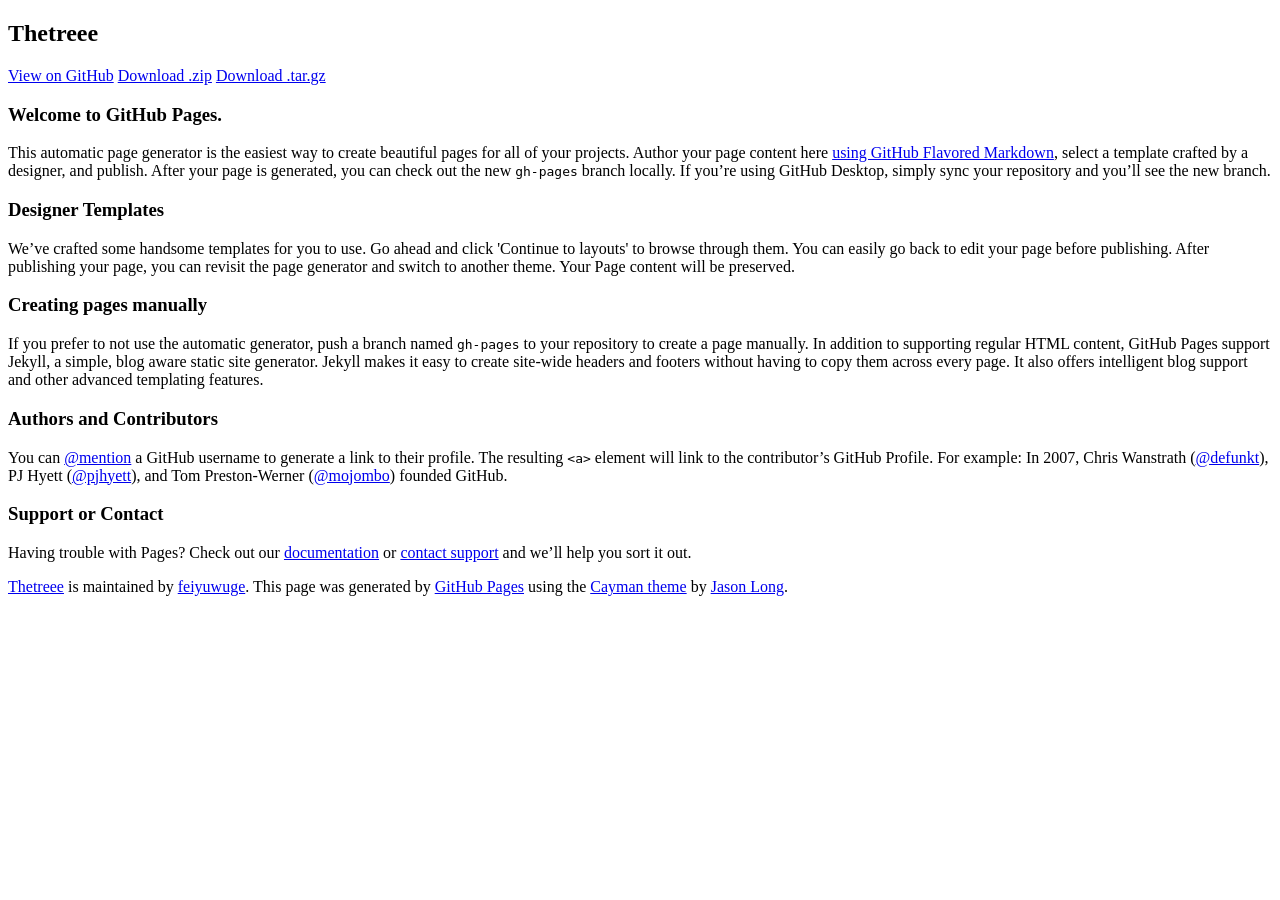
==== index.html @ 01b31390 "Create gh-pages branch via GitHub" ====
<!DOCTYPE html>
<html lang="en-us">
  <head>
    <meta charset="UTF-8">
    <title>Thetreee by feiyuwuge</title>
    <meta name="viewport" content="width=device-width, initial-scale=1">
    <link rel="stylesheet" type="text/css" href="stylesheets/normalize.css" media="screen">
    <link href='https://fonts.googleapis.com/css?family=Open+Sans:400,700' rel='stylesheet' type='text/css'>
    <link rel="stylesheet" type="text/css" href="stylesheets/stylesheet.css" media="screen">
    <link rel="stylesheet" type="text/css" href="stylesheets/github-light.css" media="screen">
  </head>
  <body>
    <section class="page-header">
      <h1 class="project-name">Thetreee</h1>
      <h2 class="project-tagline"></h2>
      <a href="https://github.com/feiyuwuge/thetreee" class="btn">View on GitHub</a>
      <a href="https://github.com/feiyuwuge/thetreee/zipball/master" class="btn">Download .zip</a>
      <a href="https://github.com/feiyuwuge/thetreee/tarball/master" class="btn">Download .tar.gz</a>
    </section>

    <section class="main-content">
      <h3>
<a id="welcome-to-github-pages" class="anchor" href="#welcome-to-github-pages" aria-hidden="true"><span class="octicon octicon-link"></span></a>Welcome to GitHub Pages.</h3>

<p>This automatic page generator is the easiest way to create beautiful pages for all of your projects. Author your page content here <a href="https://guides.github.com/features/mastering-markdown/">using GitHub Flavored Markdown</a>, select a template crafted by a designer, and publish. After your page is generated, you can check out the new <code>gh-pages</code> branch locally. If you’re using GitHub Desktop, simply sync your repository and you’ll see the new branch.</p>

<h3>
<a id="designer-templates" class="anchor" href="#designer-templates" aria-hidden="true"><span class="octicon octicon-link"></span></a>Designer Templates</h3>

<p>We’ve crafted some handsome templates for you to use. Go ahead and click 'Continue to layouts' to browse through them. You can easily go back to edit your page before publishing. After publishing your page, you can revisit the page generator and switch to another theme. Your Page content will be preserved.</p>

<h3>
<a id="creating-pages-manually" class="anchor" href="#creating-pages-manually" aria-hidden="true"><span class="octicon octicon-link"></span></a>Creating pages manually</h3>

<p>If you prefer to not use the automatic generator, push a branch named <code>gh-pages</code> to your repository to create a page manually. In addition to supporting regular HTML content, GitHub Pages support Jekyll, a simple, blog aware static site generator. Jekyll makes it easy to create site-wide headers and footers without having to copy them across every page. It also offers intelligent blog support and other advanced templating features.</p>

<h3>
<a id="authors-and-contributors" class="anchor" href="#authors-and-contributors" aria-hidden="true"><span class="octicon octicon-link"></span></a>Authors and Contributors</h3>

<p>You can <a href="https://github.com/blog/821" class="user-mention">@mention</a> a GitHub username to generate a link to their profile. The resulting <code>&lt;a&gt;</code> element will link to the contributor’s GitHub Profile. For example: In 2007, Chris Wanstrath (<a href="https://github.com/defunkt" class="user-mention">@defunkt</a>), PJ Hyett (<a href="https://github.com/pjhyett" class="user-mention">@pjhyett</a>), and Tom Preston-Werner (<a href="https://github.com/mojombo" class="user-mention">@mojombo</a>) founded GitHub.</p>

<h3>
<a id="support-or-contact" class="anchor" href="#support-or-contact" aria-hidden="true"><span class="octicon octicon-link"></span></a>Support or Contact</h3>

<p>Having trouble with Pages? Check out our <a href="https://help.github.com/pages">documentation</a> or <a href="https://github.com/contact">contact support</a> and we’ll help you sort it out.</p>

      <footer class="site-footer">
        <span class="site-footer-owner"><a href="https://github.com/feiyuwuge/thetreee">Thetreee</a> is maintained by <a href="https://github.com/feiyuwuge">feiyuwuge</a>.</span>

        <span class="site-footer-credits">This page was generated by <a href="https://pages.github.com">GitHub Pages</a> using the <a href="https://github.com/jasonlong/cayman-theme">Cayman theme</a> by <a href="https://twitter.com/jasonlong">Jason Long</a>.</span>
      </footer>

    </section>

  
  </body>
</html>
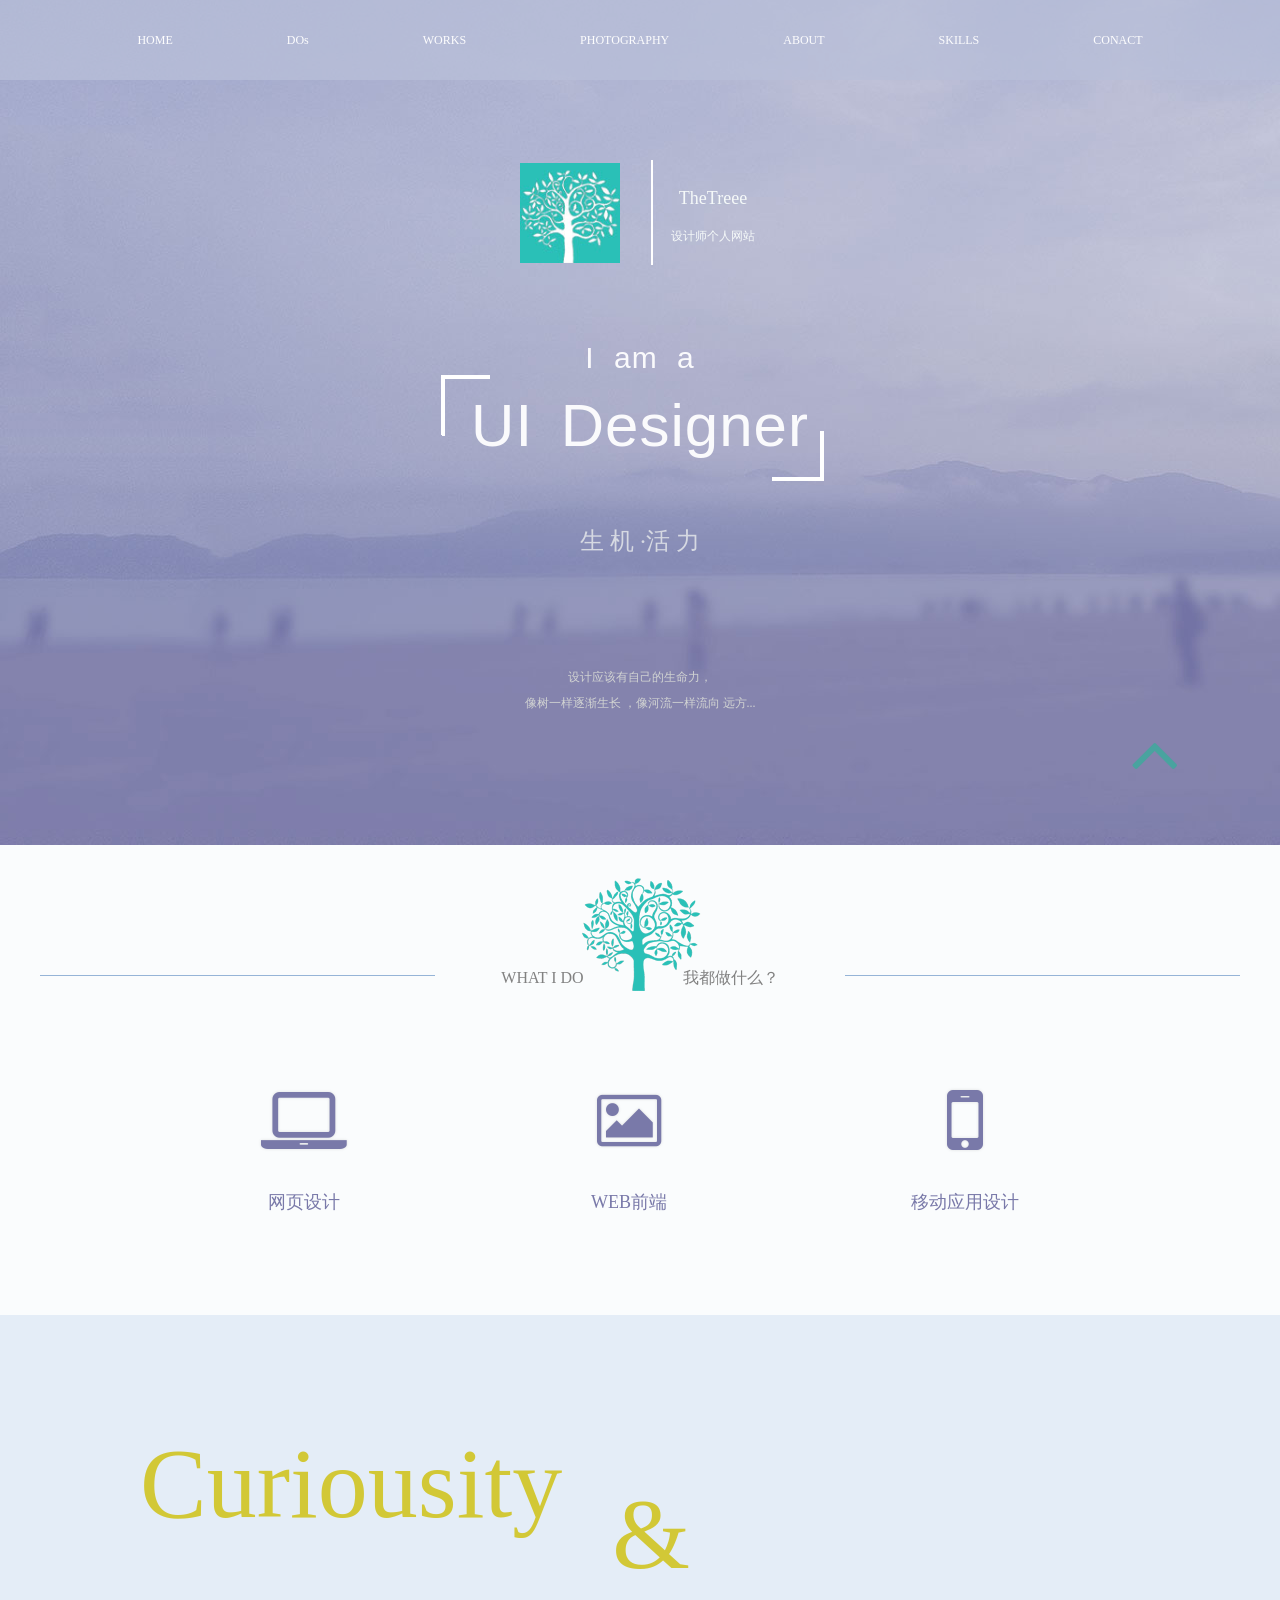
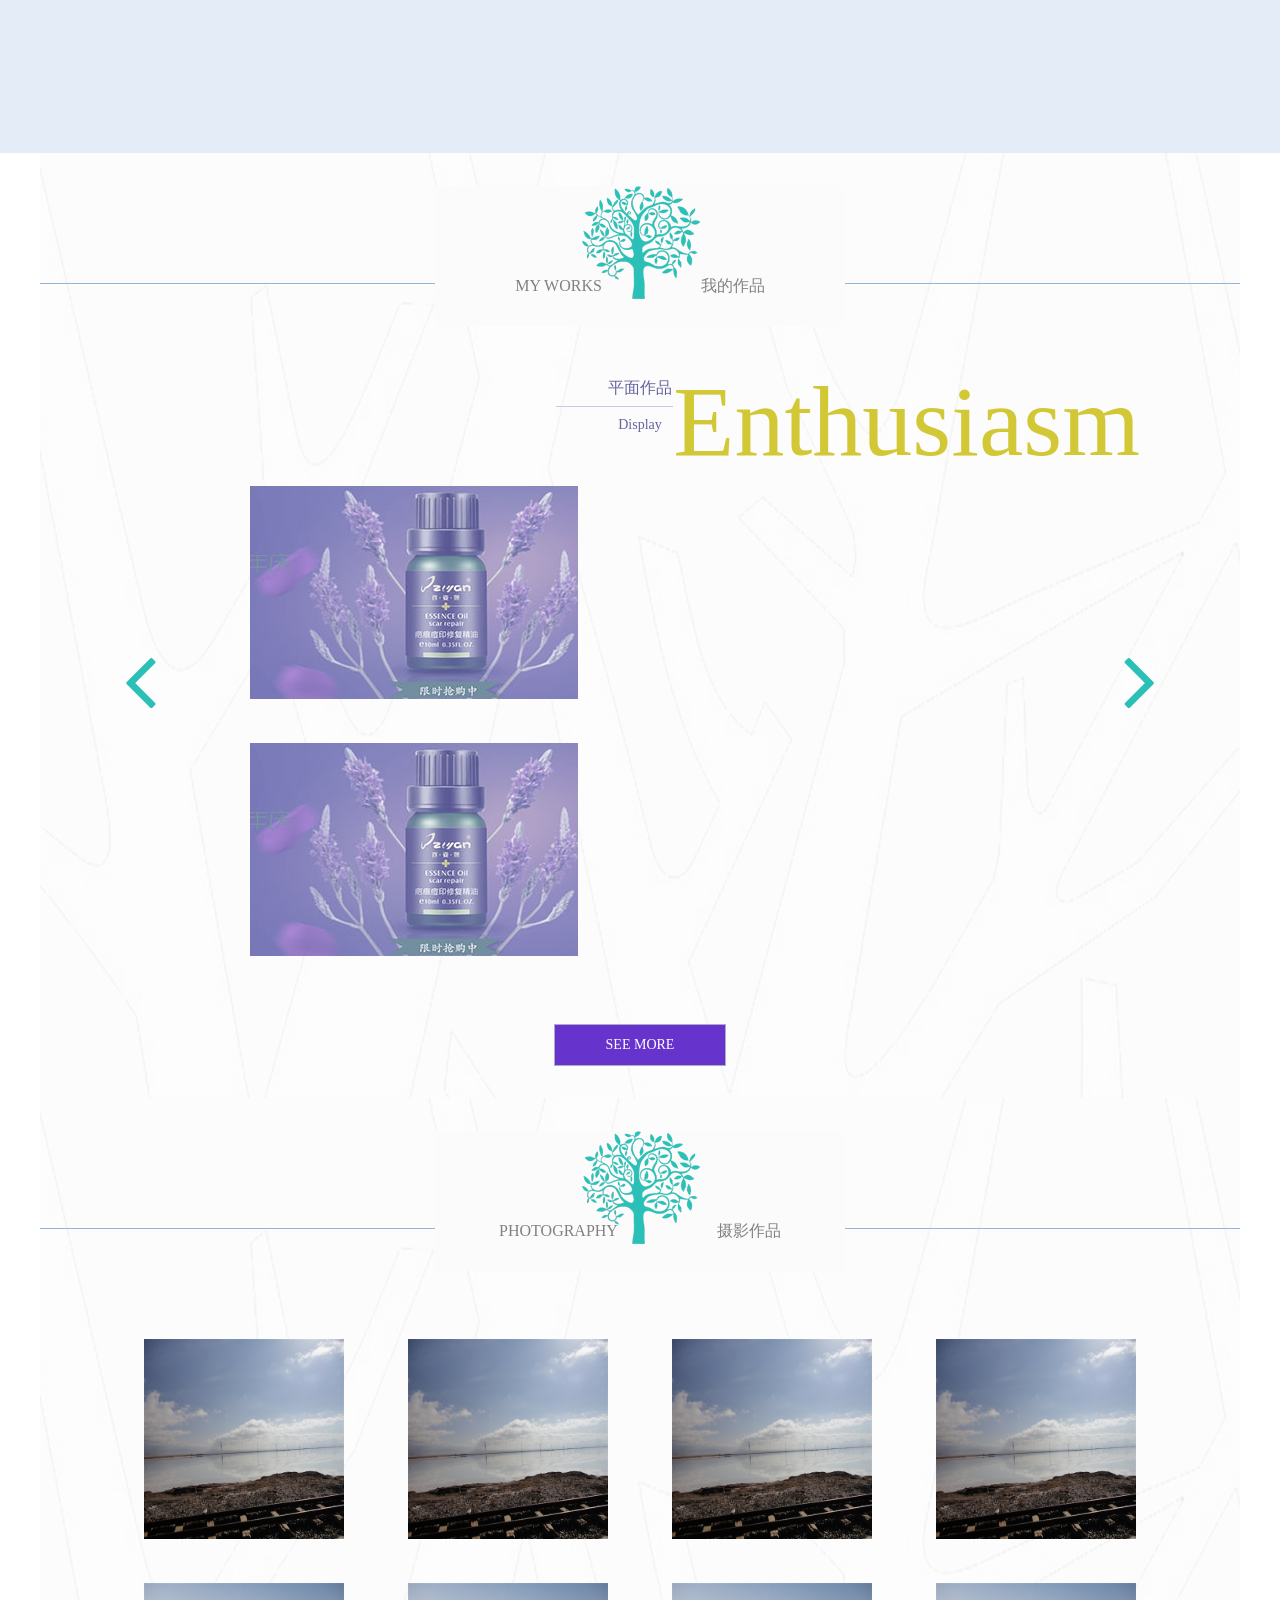
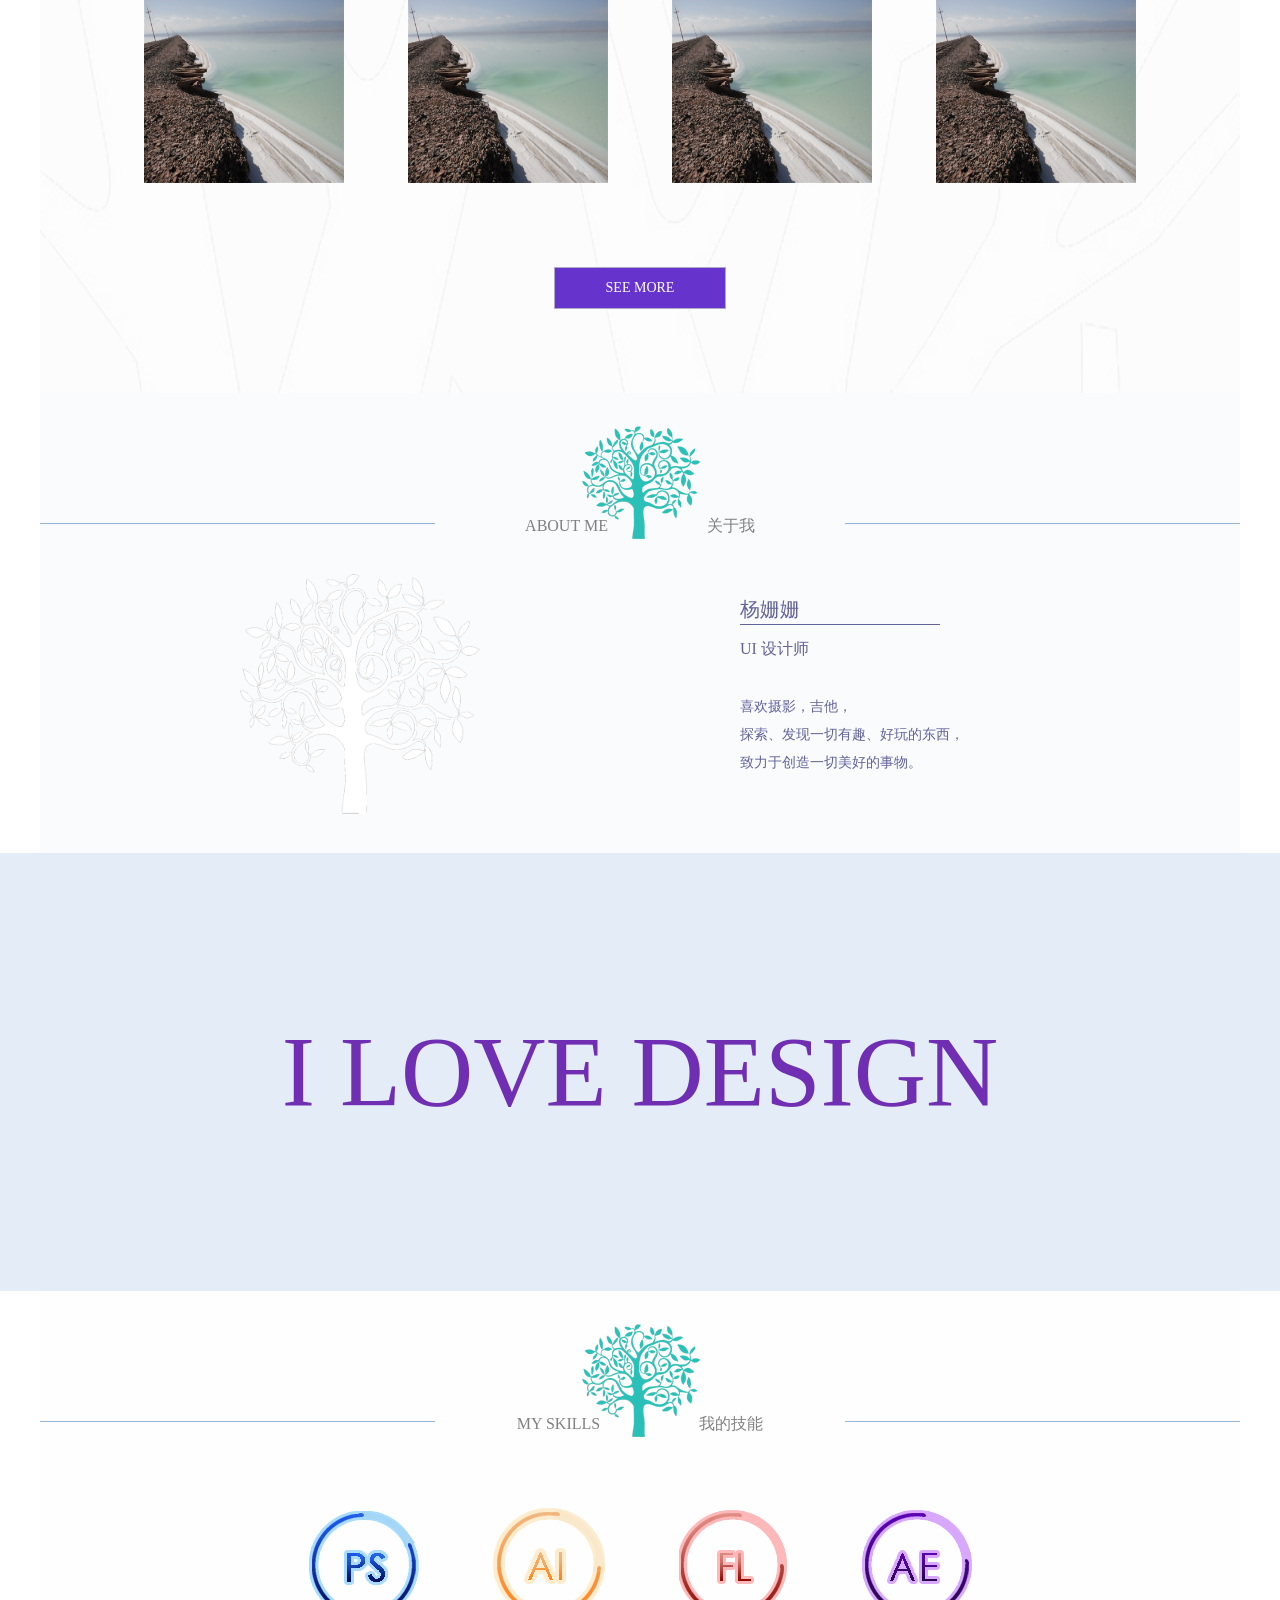
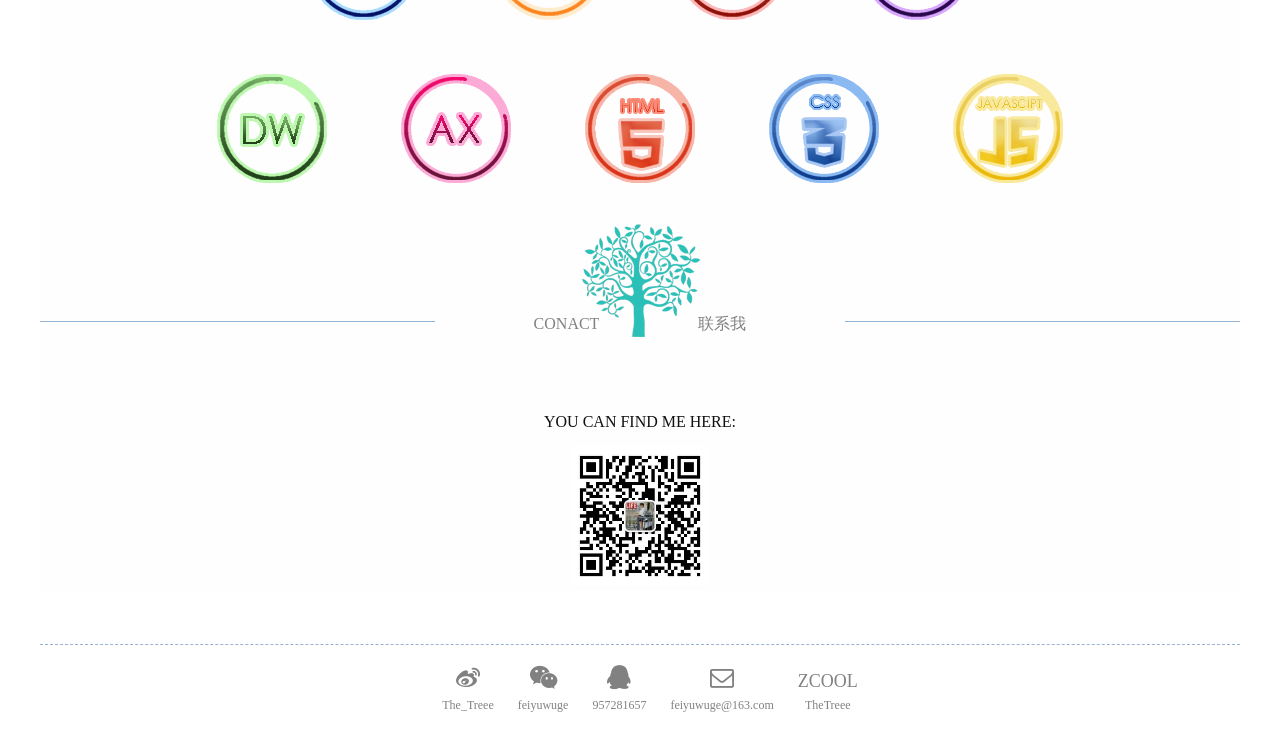
==== commit f1d1430c: "ok" ====
--- a/index.html
+++ b/index.html
@@ -1,57 +1,257 @@
-<!DOCTYPE html>
-<html lang="en-us">
-  <head>
-    <meta charset="UTF-8">
-    <title>Thetreee by feiyuwuge</title>
-    <meta name="viewport" content="width=device-width, initial-scale=1">
-    <link rel="stylesheet" type="text/css" href="stylesheets/normalize.css" media="screen">
-    <link href='https://fonts.googleapis.com/css?family=Open+Sans:400,700' rel='stylesheet' type='text/css'>
-    <link rel="stylesheet" type="text/css" href="stylesheets/stylesheet.css" media="screen">
-    <link rel="stylesheet" type="text/css" href="stylesheets/github-light.css" media="screen">
-  </head>
-  <body>
-    <section class="page-header">
-      <h1 class="project-name">Thetreee</h1>
-      <h2 class="project-tagline"></h2>
-      <a href="https://github.com/feiyuwuge/thetreee" class="btn">View on GitHub</a>
-      <a href="https://github.com/feiyuwuge/thetreee/zipball/master" class="btn">Download .zip</a>
-      <a href="https://github.com/feiyuwuge/thetreee/tarball/master" class="btn">Download .tar.gz</a>
-    </section>
-
-    <section class="main-content">
-      <h3>
-<a id="welcome-to-github-pages" class="anchor" href="#welcome-to-github-pages" aria-hidden="true"><span class="octicon octicon-link"></span></a>Welcome to GitHub Pages.</h3>
-
-<p>This automatic page generator is the easiest way to create beautiful pages for all of your projects. Author your page content here <a href="https://guides.github.com/features/mastering-markdown/">using GitHub Flavored Markdown</a>, select a template crafted by a designer, and publish. After your page is generated, you can check out the new <code>gh-pages</code> branch locally. If you’re using GitHub Desktop, simply sync your repository and you’ll see the new branch.</p>
-
-<h3>
-<a id="designer-templates" class="anchor" href="#designer-templates" aria-hidden="true"><span class="octicon octicon-link"></span></a>Designer Templates</h3>
-
-<p>We’ve crafted some handsome templates for you to use. Go ahead and click 'Continue to layouts' to browse through them. You can easily go back to edit your page before publishing. After publishing your page, you can revisit the page generator and switch to another theme. Your Page content will be preserved.</p>
-
-<h3>
-<a id="creating-pages-manually" class="anchor" href="#creating-pages-manually" aria-hidden="true"><span class="octicon octicon-link"></span></a>Creating pages manually</h3>
-
-<p>If you prefer to not use the automatic generator, push a branch named <code>gh-pages</code> to your repository to create a page manually. In addition to supporting regular HTML content, GitHub Pages support Jekyll, a simple, blog aware static site generator. Jekyll makes it easy to create site-wide headers and footers without having to copy them across every page. It also offers intelligent blog support and other advanced templating features.</p>
-
-<h3>
-<a id="authors-and-contributors" class="anchor" href="#authors-and-contributors" aria-hidden="true"><span class="octicon octicon-link"></span></a>Authors and Contributors</h3>
-
-<p>You can <a href="https://github.com/blog/821" class="user-mention">@mention</a> a GitHub username to generate a link to their profile. The resulting <code>&lt;a&gt;</code> element will link to the contributor’s GitHub Profile. For example: In 2007, Chris Wanstrath (<a href="https://github.com/defunkt" class="user-mention">@defunkt</a>), PJ Hyett (<a href="https://github.com/pjhyett" class="user-mention">@pjhyett</a>), and Tom Preston-Werner (<a href="https://github.com/mojombo" class="user-mention">@mojombo</a>) founded GitHub.</p>
-
-<h3>
-<a id="support-or-contact" class="anchor" href="#support-or-contact" aria-hidden="true"><span class="octicon octicon-link"></span></a>Support or Contact</h3>
-
-<p>Having trouble with Pages? Check out our <a href="https://help.github.com/pages">documentation</a> or <a href="https://github.com/contact">contact support</a> and we’ll help you sort it out.</p>
-
-      <footer class="site-footer">
-        <span class="site-footer-owner"><a href="https://github.com/feiyuwuge/thetreee">Thetreee</a> is maintained by <a href="https://github.com/feiyuwuge">feiyuwuge</a>.</span>
-
-        <span class="site-footer-credits">This page was generated by <a href="https://pages.github.com">GitHub Pages</a> using the <a href="https://github.com/jasonlong/cayman-theme">Cayman theme</a> by <a href="https://twitter.com/jasonlong">Jason Long</a>.</span>
-      </footer>
-
-    </section>
-
-  
-  </body>
-</html>
+<!doctype html>
+<html>
+<head>
+<meta charset="utf-8">
+<title>TheTreee设计师个人网站</title>
+<link href="CSS/index.css" rel="stylesheet" type="text/css">
+<link href="CSS/font-awesome.min.css" rel="stylesheet" type="text/css">
+<script src="js/jquery-1.11.1.min.js" type="text/javascript"></script>
+<script src="js/kxbdSuperMarquee.js" type="text/javascript"></script>
+<script src="js/jquery.fancybox.js" type="text/javascript"></script>
+<link rel="stylesheet" type="text/css" href="css/jquery.fancybox.css" />
+<script type="text/javascript">
+	$(window).scroll(function(e) {
+        if($(window).scrollTop()>100){
+			$('nav').css('background','rgba(255,255,255,0.5)').css('border-bottom','1px #818181 solid')
+			$('nav>.inner>ul>li>a').css('color','#111')
+            $(".backup").fadeIn(1500);  
+			}
+		else{
+			$('nav').css('background','rgba(185,191,216,0.75)').css('border-bottom','none')
+			$('nav>.inner>ul>li>a').css('color','#fdfdfe')
+            $(".backup").fadeOut(1500);  
+			}
+    });
+
+	$(document).ready(function(e) {
+            $(".backup").click(function(){  
+                $('body,html').animate({scrollTop:0},1000);  
+                return false;  
+            });  
+	$('.works_top').kxbdSuperMarquee({
+		distance:1200,
+		duration:20,
+ 		time:5,
+		direction: 'left',
+		isEqual:true,
+ 		loop: 0,
+ 		btnGo:{left:'#works_left',right:'#works_right'}
+	})
+	$('.fancybox').fancybox();
+	    });
+</script>
+</head>
+
+<body>
+<header>
+	<div class="inner">
+	<div class="logo_all">
+	<div class="logo"><img src="images/logo_03.jpg"></div>
+    <div class="logo_txt"><h2>TheTreee</h2>  <h5>  设计师个人网站</h5></div>
+    <div class="clear"></div>
+    </div>
+    <h4>I am a </h4>
+    <div class="design">
+    <h1>UI Designer</h1>
+    <div class="design_l"><img src="images/design_07.png"></div>
+    <div class="design_r"><img src="images/design_11.png"></div>
+    </div>
+    <h3>生   机  ·活    力</h3>
+    <p>设计应该有自己的生命力， <br>像树一样逐渐生长 ，像河流一样流向
+    远方...</p>
+    </div>
+</header>
+<nav>
+	<div class="inner">
+  <ul>
+      <li><a href="#">HOME</a></li>
+   	  <li><a href="#dos">DOs</a></li>
+   	  <li><a href="#works">WORKS</a></li>
+   	  <li><a href="#PHOTOGRAPHY">PHOTOGRAPHY</a></li>
+   	  <li><a href="#about">ABOUT</a></li>
+   	  <li><a href="#skills">SKILLS</a></li>
+      <li><a href="#CONACT">CONACT</a></li>
+    </ul>
+    </div>
+</nav>
+<section>
+		<a name="dos"></a>
+    	<div class="dos">
+        <div class="inner">
+    		<div class="border">
+        		<div class="treee">
+            		<h2>What i do</h2>
+            		<h2>我都做什么？</h2>
+           		 </div>
+                 <ul>
+                 	<li><a href="#"><i class="fa fa-laptop"></i></a><p>网页设计</p></li>
+                 	<li><a href="#"><i class="fa fa-image"></i></a><p>WEB前端</p></li>
+                 	<li><a href="#"><i class="fa fa-mobile"></i></a><p>移动应用设计</p></li>
+                 </ul>
+        	</div>
+            </div>
+    	</div>
+		<div class="other_top">
+        	<div class="inner">
+                <h1>Curiousity</h1>
+                <h1>& </h1>
+                <h1>Enthusiasm</h1>
+            </div>
+        </div>
+		<a name="works"></a>
+		<div class="works">
+        	<div class="works_inner">
+				<div class="works_icon">
+            <a href="javascript:void(0);" id="works_left"><i class="fa fa-angle-left"></i></a></a> 
+            <a href="javascript:void(0);" id="works_right"><i class="fa fa-angle-right"></i></a></a>
+            </div>
+            	<div class="works_top">
+                	<ul>
+                <li>
+                	<h3>平面作品</h3>
+                    <p>Display</p>
+				
+                <ul class="inside">
+                    <li><a class="fancybox" href="images/myworks_23.jpg" data-fancybox-group="gallery" title=""><img src="images/myworks_23.jpg" alt="" /></a></li>
+                    <li><a class="fancybox" href="images/myworks_23.jpg" data-fancybox-group="gallery" title=""><img src="images/myworks_23.jpg" alt="" /></a></li>
+                    <li><a class="fancybox" href="images/myworks_23.jpg" data-fancybox-group="gallery" title=""><img src="images/myworks_23.jpg" alt="" /></a></li>
+                    <li><a class="fancybox" href="images/myworks_23.jpg" data-fancybox-group="gallery" title=""><img src="images/myworks_23.jpg" alt="" /></a></li>
+                </ul>
+ 			  </li>
+                <li>
+                	<h3>网页作品</h3>
+                    <p>Display</p>
+				
+                <ul class="inside">
+                    <li><a class="fancybox" href="images/myworks_23.jpg" data-fancybox-group="gallery" title=""><img src="images/myworks_23.jpg" alt="" /></a></li>
+                    <li><a class="fancybox" href="images/myworks_23.jpg" data-fancybox-group="gallery" title=""><img src="images/myworks_23.jpg" alt="" /></a></li>
+                    <li><a class="fancybox" href="images/myworks_23.jpg" data-fancybox-group="gallery" title=""><img src="images/myworks_23.jpg" alt="" /></a></li>
+                    <li><a class="fancybox" href="images/myworks_23.jpg" data-fancybox-group="gallery" title=""><img src="images/myworks_23.jpg" alt="" /></a></li>
+                </ul>
+ 			  </li>
+                <li>
+                	<h3>动画作品</h3>
+                    <p>Display</p>
+				
+                <ul class="inside">
+                    <li><a class="fancybox" href="images/myworks_23.jpg" data-fancybox-group="gallery" title=""><img src="images/myworks_23.jpg" alt="" /></a></li>
+                    <li><a class="fancybox" href="images/myworks_23.jpg" data-fancybox-group="gallery" title=""><img src="images/myworks_23.jpg" alt="" /></a></li>
+                    <li><a class="fancybox" href="images/myworks_23.jpg" data-fancybox-group="gallery" title=""><img src="images/myworks_23.jpg" alt="" /></a></li>
+                    <li><a class="fancybox" href="images/myworks_23.jpg" data-fancybox-group="gallery" title=""><img src="images/myworks_23.jpg" alt="" /></a></li>
+                </ul>
+ 			  </li>
+                <li>
+                	<h3>APP作品</h3>
+                    <p>Display</p>
+				
+                <ul class="inside">
+                    <li><a class="fancybox" href="images/myworks_23.jpg" data-fancybox-group="gallery" title=""><img src="images/myworks_23.jpg" alt="" /></a></li>
+                    <li><a class="fancybox" href="images/myworks_23.jpg" data-fancybox-group="gallery" title=""><img src="images/myworks_23.jpg" alt="" /></a></li>
+                    <li><a class="fancybox" href="images/myworks_23.jpg" data-fancybox-group="gallery" title=""><img src="images/myworks_23.jpg" alt="" /></a></li>
+                    <li><a class="fancybox" href="images/myworks_23.jpg" data-fancybox-group="gallery" title=""><img src="images/myworks_23.jpg" alt="" /></a></li>
+                </ul>
+ 			  </li>
+             		</ul>
+              </div>
+                <div class="treee">
+                    <h2>My works</h2>
+                    <h2>我的作品</h2>
+                </div>
+                <div class="more">
+                	<h4>SEE MORE</h4>
+                </div>
+             </div>
+        </div>
+		<a name="PHOTOGRAPHY"></a>
+		<div class="photo">
+        	<div class="photo_inner">
+                    <p>
+                        <a class="fancybox" href="images/1-b.jpg" data-fancybox-group="gallery" title=""><img src="images/1-b.jpg" alt="" /></a>
+                        <a class="fancybox" href="images/1-b.jpg" data-fancybox-group="gallery" title=""><img src="images/1-b.jpg" alt="" /></a>
+                        <a class="fancybox" href="images/1-b.jpg" data-fancybox-group="gallery" title=""><img src="images/1-b.jpg" alt="" /></a>
+                        <a class="fancybox" href="images/1-b.jpg" data-fancybox-group="gallery" title=""><img src="images/1-b.jpg" alt="" /></a>
+                        <a class="fancybox" href="images/psb3.jpg" data-fancybox-group="gallery" title=""><img src="images/psb3.jpg" alt="" /></a>
+                        <a class="fancybox" href="images/psb3.jpg" data-fancybox-group="gallery" title=""><img src="images/psb3.jpg" alt="" /></a>
+                        <a class="fancybox" href="images/psb3.jpg" data-fancybox-group="gallery" title=""><img src="images/psb3.jpg" alt="" /></a>
+                        <a class="fancybox" href="images/psb3.jpg" data-fancybox-group="gallery" title=""><img src="images/psb3.jpg" alt="" /></a>
+                    </p>
+                <div class="treee">
+                	<h2>Photography</h2>
+                	<h2>摄影作品</h2>
+                </div>
+                <div class="more">
+                	<h4>SEE MORE</h4>
+                </div>
+            </div>
+        </div>
+		<a name="about"></a>
+		<div class="about">
+        	<div class="about_inner">
+            	<div class="about_left"><img src="images/white_tree_37.png"></div>
+            	<div class="about_right">
+                	<h1>杨姗姗</h1>
+                    <h2>ui 设计师</h2>
+                    <p>喜欢摄影，吉他，<br>探索、发现一切有趣、好玩的东西，<br>致力于创造一切美好的事物。</p>
+                </div>
+                <div class="treee">
+                	<h2>ABOUT ME</h2>
+                	<h2>关于我</h2>
+                </div>
+                <div></div>
+                <div></div>
+             </div>
+        </div>
+		<div class="other_bot">
+        	<h1>I LOVE DESIGN</h1>
+        </div>
+		<a name="skills"></a>
+  <div class="skills">
+        	<div class="skills_inner">
+                <div class="treee">
+                	<h2>MY SKILLS </h2>
+                	<h2>我的技能</h2>
+                </div>
+                <div class="skills_up">
+               	  	<div class="skills_icon"><img src="images/skills_icon_49.png"></div>
+                	<div class="skills_icon"><img src="images/skills_icon_41.png"></div>
+                	<div class="skills_icon"><img src="images/skills_icon_44.png"></div>
+                	<div class="skills_icon"><img src="images/skills_icon_46.png"></div>
+                </div>
+                
+                <div class="skills_down">
+                	<div class="skills_icon"><img src="images/skills_icon_56.png"></div>
+                	<div class="skills_icon"><img src="images/skills_icon_58.png"></div>
+                	<div class="skills_icon"><img src="images/skills_icon_61.png"></div>
+                	<div class="skills_icon"><img src="images/skills_icon_63.png"></div>
+                	<div class="skills_icon"><img src="images/skills_icon_65.png"></div>
+                </div>
+             </div>
+        
+        </div>
+</section>
+<footer>
+            		<a name="CONACT"></a>
+  <div class="con_inner">
+            <div class="treee">
+                <h2>CONACT</h2>
+                <h2>联系我</h2>
+            </div> 
+            <h3>YOU CAN FIND ME HERE:</h3>
+            <div class="scan"><img src="images/mmqrcode.png"></div>
+       </div>
+       <div class="copy">
+    <ul>
+        	<li><a href="#"><i class="fa fa-weibo"></i></a><p>The_Treee</p></li>
+        	<li><a href="#"><i class="fa fa-weixin"></i></a><p>feiyuwuge</p></li>
+        	<li><a href="#"><i class="fa fa-qq"></i></a><p>957281657</p></li>
+        	<li><a href="#"><i class="fa fa-envelope-o"></i></a><p>feiyuwuge@163.com</p></li>
+        	<li><a href="#"><h4>ZCOOL</h4></a><p>TheTreee</p></li>
+            </ul>	
+       <p></p>
+       </div>
+       <div class="backup"><a href="#"><i class="fa fa-angle-up"></i></a></div>
+</footer>
+
+
+</body>
+</html>
--- a/CSS/index.css
+++ b/CSS/index.css
@@ -0,0 +1,550 @@
+@charset "utf-8";
+/* CSS Document */
+* {
+	margin: 0;
+	padding: 0;
+	font-weight: normal;
+}
+li {
+	list-style: none;
+}
+img {
+	border: none;
+	list-style: none;
+}
+a {
+	text-decoration: none;
+}
+input {
+	border: none;
+	background-color: transparent;
+}
+textarea {
+	resize: none;
+}
+body {
+	font-family: "方正兰亭中粗黑_GBK";
+}
+.clear{
+	clear:both;
+	}
+.inner {
+	width: 1200px;
+	margin: 0 auto;
+}
+header {
+	height: 685px;
+	background: url(../images/banner_bj_01.jpg) no-repeat left bottom;
+	position: relative;
+	text-align: center;
+	padding-top: 160px;
+}
+.logo_all{
+	width:1200px;
+	margin:0 auto;
+	text-align:center;
+	overflow:hidden;
+	}
+.logo {
+	padding-top:3px;
+	width:100px;
+	height:97px;
+	margin-left:480px;
+	float:left;
+}
+.logo img{
+	display:block;
+	width:100px;
+	height:100px;
+    }
+.logo_txt:before{
+	content:'';
+	display:block;
+	width:2px;
+	height:120px;
+	position:absolute;
+	left:-20px;
+	bottom:15px;
+	background:#FFF;
+	z-index:999;
+	}
+
+.logo_txt{
+	padding-right:485px;
+	float:right;
+	height:120px;
+	position:relative;
+	}
+header h2 {
+	padding-top:18px;
+	font-size: 18px;
+	color: #f5f9f9;
+	line-height: 40px;
+	font-weight: normal;
+}
+header h5 {
+	font-size: 12px;
+	color: #f5f9f9;
+	line-height: 36px;
+	font-weight: normal;
+}
+
+header h4 {
+	font-size: 30px;
+	color: #fafafc;
+	font-family: impact, arial;
+	font-weight: normal;
+	line-height: 55px;
+	padding-top: 50px;
+	letter-spacing: 1px;
+	word-spacing: 10px;
+}
+header h1 {
+	color: #fafafc;
+	font-size: 60px;
+	font-family: impact, arial;
+	font-weight: normal;
+	letter-spacing: 1px;
+	word-spacing: 10px;
+	line-height: 81px;
+	padding-bottom: 53px;
+}
+.design{
+	position:relative;
+	}
+.design_l{
+	position: absolute;
+	left: 401px;
+	top: -10px;
+	}
+.design_r{
+	position: absolute;
+	right: 500;
+	bottom: 34px;
+	left: 732px;
+	}
+
+header h3 {
+	font-size: 24px;
+	color: #d6d9e2;
+	line-height: 45px;
+	font-weight: normal;
+}
+header p {
+	font-size: 12px;
+	color: #d1d3d2;
+	line-height: 26px;
+	padding-top: 100px;
+}
+nav {
+	width: 100%;
+	background: rgba(185,191,216,0.75);
+	position: fixed;
+	left: 0;
+	top: 0;
+	z-index: 1;
+}
+nav .inner {
+	height: 80px;
+}
+nav ul {
+	text-align: center;
+}
+nav ul li {
+	display: inline-block;
+	padding: 0 35px;
+}
+nav ul li a {
+	font-size: 12px;
+	color: #fdfdfe;
+	display: block;
+	line-height: 80px;
+	padding:0 20px;
+	
+}
+nav ul li a:hover{
+	text-decoration:blink;
+	color:#fdfdfe;
+	font-size:bold;
+	text-shadow:0 0 2px #999;
+	background:#2eb398;
+	}
+.dos {
+	width: 100%;
+	height: 340px;
+	background: #fafcfd;
+	padding-top: 130px;
+}
+.dos .treee {
+	background-color: #fafcfd;
+}
+.treee {
+	width: 350px;
+	height: 140px;
+	background: url(../images/treee_08.png) no-repeat center top;
+	text-align: center;
+	position: absolute;
+	left: 395px;
+	top: -98px;
+	padding: 0 30px;
+}
+.treee h2 {
+	font-size: 16px;
+	color: #818181;
+	display: inline-block;
+	text-align: center;
+	line-height: 200px;
+	text-transform:uppercase;
+}
+.treee h2:last-child {
+	padding-left: 95px;
+}
+.border {
+	width: 1200px;
+	height: 126px;
+	padding-top: 96px;
+	border-top:1px solid #95b4d7;
+	position: relative;
+	text-align: center;
+}
+.border ul li {
+	display: inline-block;
+	padding: 0 120px;
+}
+.border ul li p {
+	font-size: 18px;
+	color: #7979a9;
+	line-height:60px;
+	text-align: center;
+}
+.border ul li>a{
+	font-size:60px;
+	color: #7979a9;
+	line-height: 100px;
+	text-shadow:0 0 3px rgba(102,102,102,0.2);
+	}
+.border ul li:nth-child(1)>a{
+	font-size:80px;
+	}
+.border ul li:last-child>a{
+	font-size:84px;
+	}
+.border ul li a:hover{
+	text-shadow:0 0 3px rgba(102,102,102,0.7);
+	}
+
+.other_top {
+	width: 100%;
+	height: 438px;
+	background: #e4edf7 url(../images/banner2.jpg) no-repeat left center fixed;
+}
+.other_top h1{
+	font-size:100px;
+	color:#d2c836;
+	font-family:"华文隶书";
+	}
+.other_top h1:nth-child(1){
+	line-height:338px;
+	padding-left:100px;
+	float:left;
+	}
+.other_top h1:nth-child(2){
+	line-height:438px;
+	float:left;
+	padding-left:50px;
+	}
+.other_top h1:nth-child(3){
+	line-height:538px;
+	padding-right:100px;
+	float:right;
+	}
+.works {
+	width: 1200px;
+	height: 815px;
+	padding-top: 130px;
+	margin:0 auto;
+	background: url(../images/work_bj_22.png) no-repeat left top;
+}
+
+.works_inner {
+	width: 1200px;
+	height: 744px;
+	border-top: 1px solid #95b4d7;
+	position: relative;
+	padding: 30px 0;
+	text-align: center;
+}
+.works_top{
+	overflow:hidden;
+	padding:20px 0;
+	}
+.works_top>ul{
+	overflow:hidden;
+	}
+
+.works_top>ul>li{
+	width:1200px;
+	float:left;
+	}
+.works_inner h3 {
+	font-size: 16px;
+	color: #63639b;
+	width: 168px;
+	border-bottom: 1px #c9cadd solid;
+	line-height: 37px;
+	padding-top: 35px;
+	margin: 0 auto;
+}
+.works_inner p {
+	font-size: 14px;
+	color: #63639b;
+	line-height: 35px;
+}
+.works_inner .treee {
+	background-color: #fbfbfc;
+}
+.inside{
+	text-align: center;
+	padding: 24px 0;
+}
+.inside li {
+	display: inline-block;
+	padding: 20px 60px;
+}
+.works_icon {
+	width: 1032px;
+	position: absolute;
+	top: 346px;
+	left: 0px;
+	padding: 0 84px;
+}
+#works_left {
+	font-size:90px;
+	color:#2ac0b7;
+	float: left;
+}
+#works_right{
+	font-size:90px;
+	color:#2ac0b7;
+	float: right;
+}
+.more {
+	width: 170px;
+	heght: 40px;
+	border: 1px #acacc9 solid;
+	margin: 0 auto;
+	background:#63C;
+}
+.more h4 {
+	font-size: 14px;
+	color: #FFF;
+	line-height: 40px;
+	text-align: center;
+}
+.more:hover{
+	box-shadow:0 0 5px #acacc9;
+	background:#3CC;
+	}
+.photo {
+	width: 1200px;
+	height: 765px;
+	padding-top: 130px;
+	margin:0 auto;
+	background: url(../images/work_bj_22.png) no-repeat left top;
+}
+.photo_inner {
+	width: 1200px;
+	height: 744px;
+	border-top: 1px solid #95b4d7;
+	position: relative;
+	padding: 30px 0;
+	margin:0 auto;
+}
+.photo_inner .treee {
+	background-color: #fbfbfc;
+}
+.photo_inner p{
+	text-align:center;
+	padding:60px 0;
+	}
+.photo_inner p a{
+	display:inline-block;
+	padding:20px 30px;
+	}
+.photo_inner p a img{
+	width:200px;
+	height:200px;
+	display:block;
+	}
+.about {
+	width: 1200px;
+	height: 330px;
+	margin:0 auto;
+	padding-top: 130px;
+	background: #f9fbfd;
+	overflow:hidden;
+}
+.about_inner {
+	width: 1200px;
+	height: 400px;
+	border-top: 1px solid #95b4d7;
+	position: relative;
+	padding: 30px 0;
+}
+.about_left{
+	width:300px;
+	float:left;
+	padding:20px 100px 20px 200px;
+	}
+.about_left img{
+	width:240px;
+	height:240px;
+	display:block;
+	}
+.about_right{
+	width:500px;
+	float:left;
+	padding-left:100px;
+	}
+.about_right h1{
+	font-size:20px;
+	color:#63639b;
+	line-height:30px;
+	padding-top:40px;
+	width:200px;
+	border-bottom:1px #63639b solid;
+	font-weight:normal;
+	}
+.about_right h2{
+	font-size:16px;
+	line-height:48px;
+	color:#63639b;
+	text-transform:uppercase;
+	}
+.about_right p{
+	font-size:14px;
+	color:#63639b;
+	line-height:28px;
+	padding-top:20px;
+	font-weight:normal;
+	}
+.about_inner .treee {
+	background-color: #f9fbfd;
+}
+.other_bot {
+	width: 100%;
+	height: 438px;
+	background:#e4edf7 url(../images/banner2.jpg) no-repeat left center fixed;
+}
+.other_bot h1{
+	font-size:100px;
+	color:#702eb3;
+	line-height:438px;
+	text-align:center;
+	font-family:"华文隶书";
+	}
+.skills {
+	width: 1200px;
+	height: 370px;
+	padding-top: 130px;
+	background: #fefeff;
+	margin:0 auto;
+}
+.skills_inner {
+	width: 1200px;
+	height: 370px;
+	border-top: 1px solid #95b4d7;
+	position: relative;
+	padding: 86px 0;
+}
+.skills_inner .treee {
+	background-color: #fefeff;
+}
+.skills_up, .skills_down{
+	text-align:center;
+	}
+.skills_down{
+	padding-top:50px;
+	}
+.skills_icon{
+	display:inline-block;
+	margin:0 35px;
+	}
+footer {
+	width: 1200px;
+	height: 270px;
+	padding-top: 130px;
+	background: #fefeff;
+	margin: 0 auto;
+	text-align:center;
+}
+.con_inner h3{
+	font-size:16px;
+	color:#111;
+	line-height:28px;
+	}
+.con_inner {
+	width: 1200px;
+	height: 150px;
+	border-top: 1px solid #95b4d7;
+	position: relative;
+	padding: 86px 0;
+}
+.con_inner .treee {
+	background-color: #fefeff;
+}
+.copy ul{
+	text-align:center;
+	padding-top:20px;
+	}
+
+.copy ul li{
+	display:inline-block;
+	padding-left:20px;
+	}
+.copy ul li a{
+	font-size:24px;
+	color:#818181;
+	}
+.copy ul li a h4{
+	font-weight:normal;
+	font-size:18px;
+	color:#818181;
+	}
+.copy ul li p{
+	font-size:12px;
+	line-height:26px;
+	color:#818181;
+	}
+
+.copy ul li:hover a{
+	color:#2eb398;
+	}
+.copy ul li:hover p{
+	color:#2eb398;
+	}
+.copy ul li:hover h4{
+	color:#2eb398;
+	}
+
+.scan img{
+	display:inline-block;
+	width:140px;
+	height:140px;
+	padding:10px 0;
+	}
+.copy{
+	width:1200px;
+	height:100px;
+	border-top:1px dashed #95b4d7;
+	}
+.backup{
+	position:fixed;
+	right:100px;
+	bottom:100px;
+	font-size:80px;
+	display:none;
+	}
+.backup a{
+	color:#2eb398;
+	}
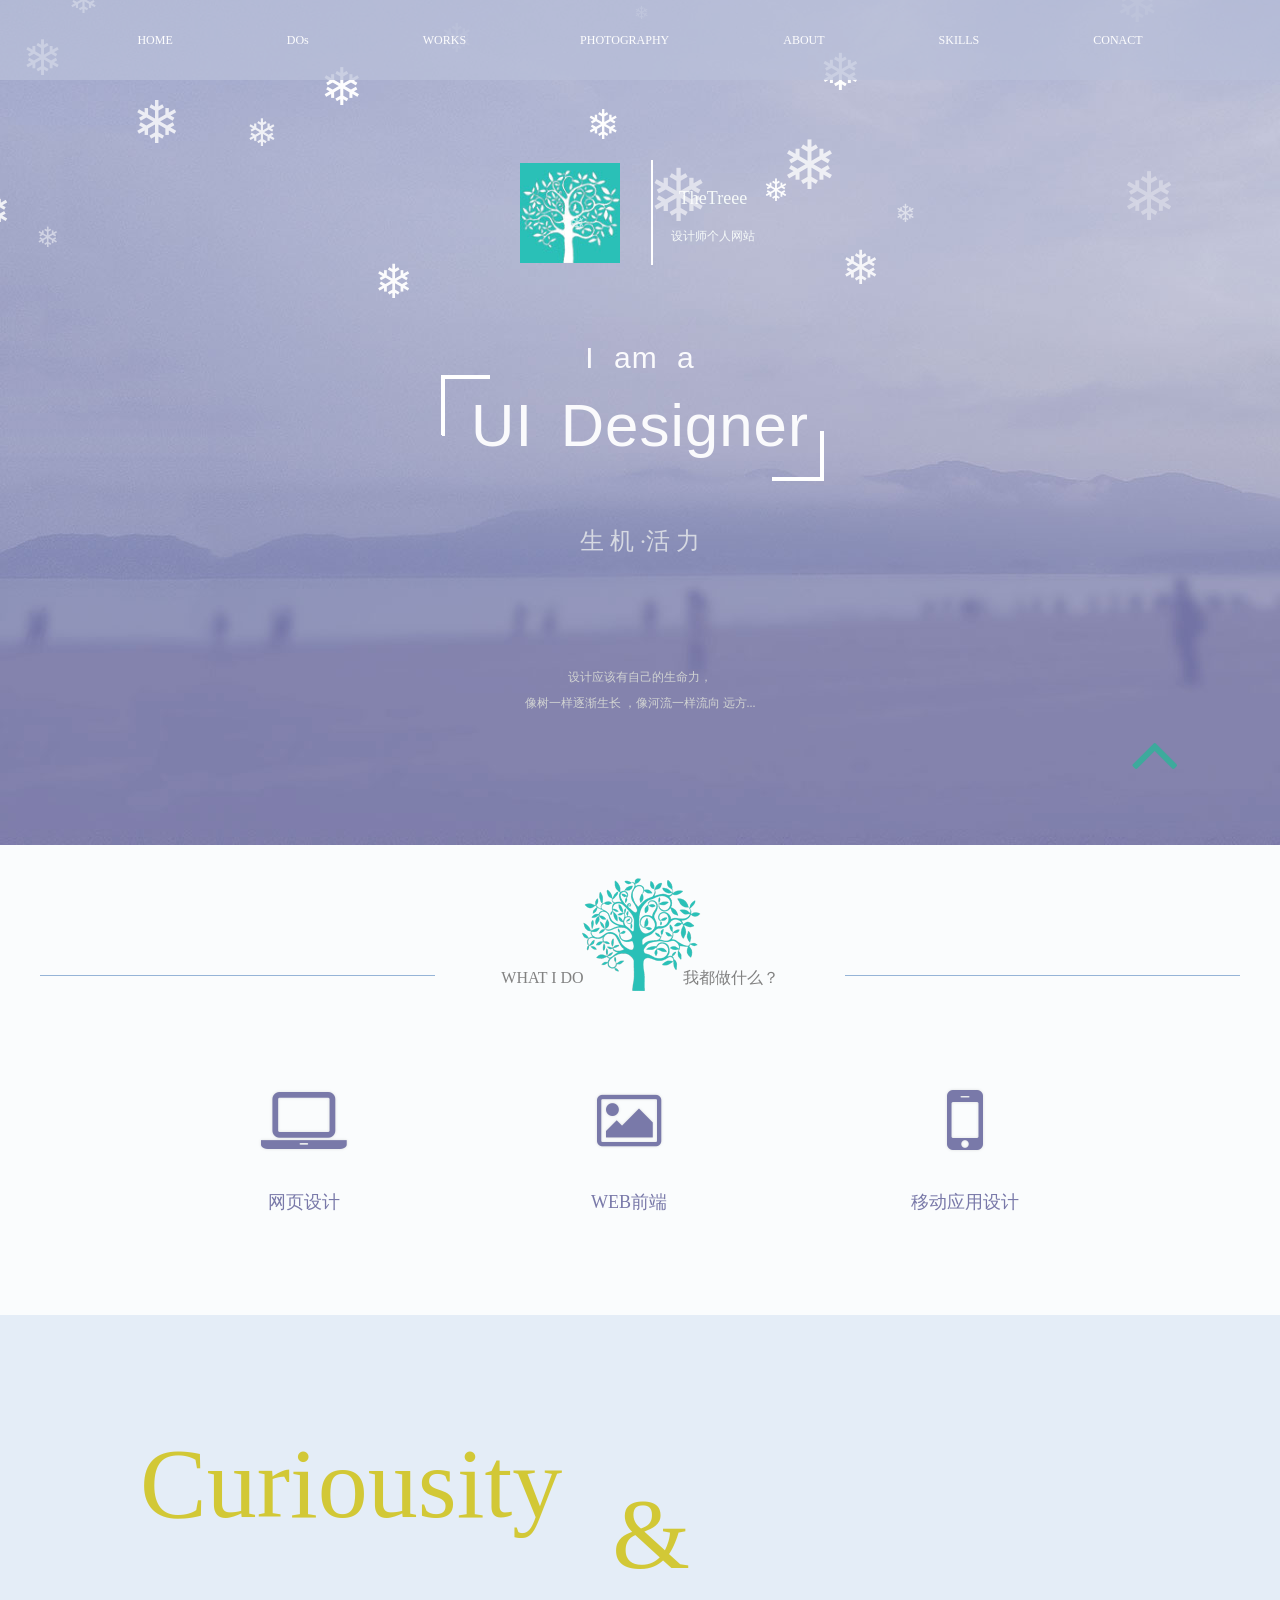
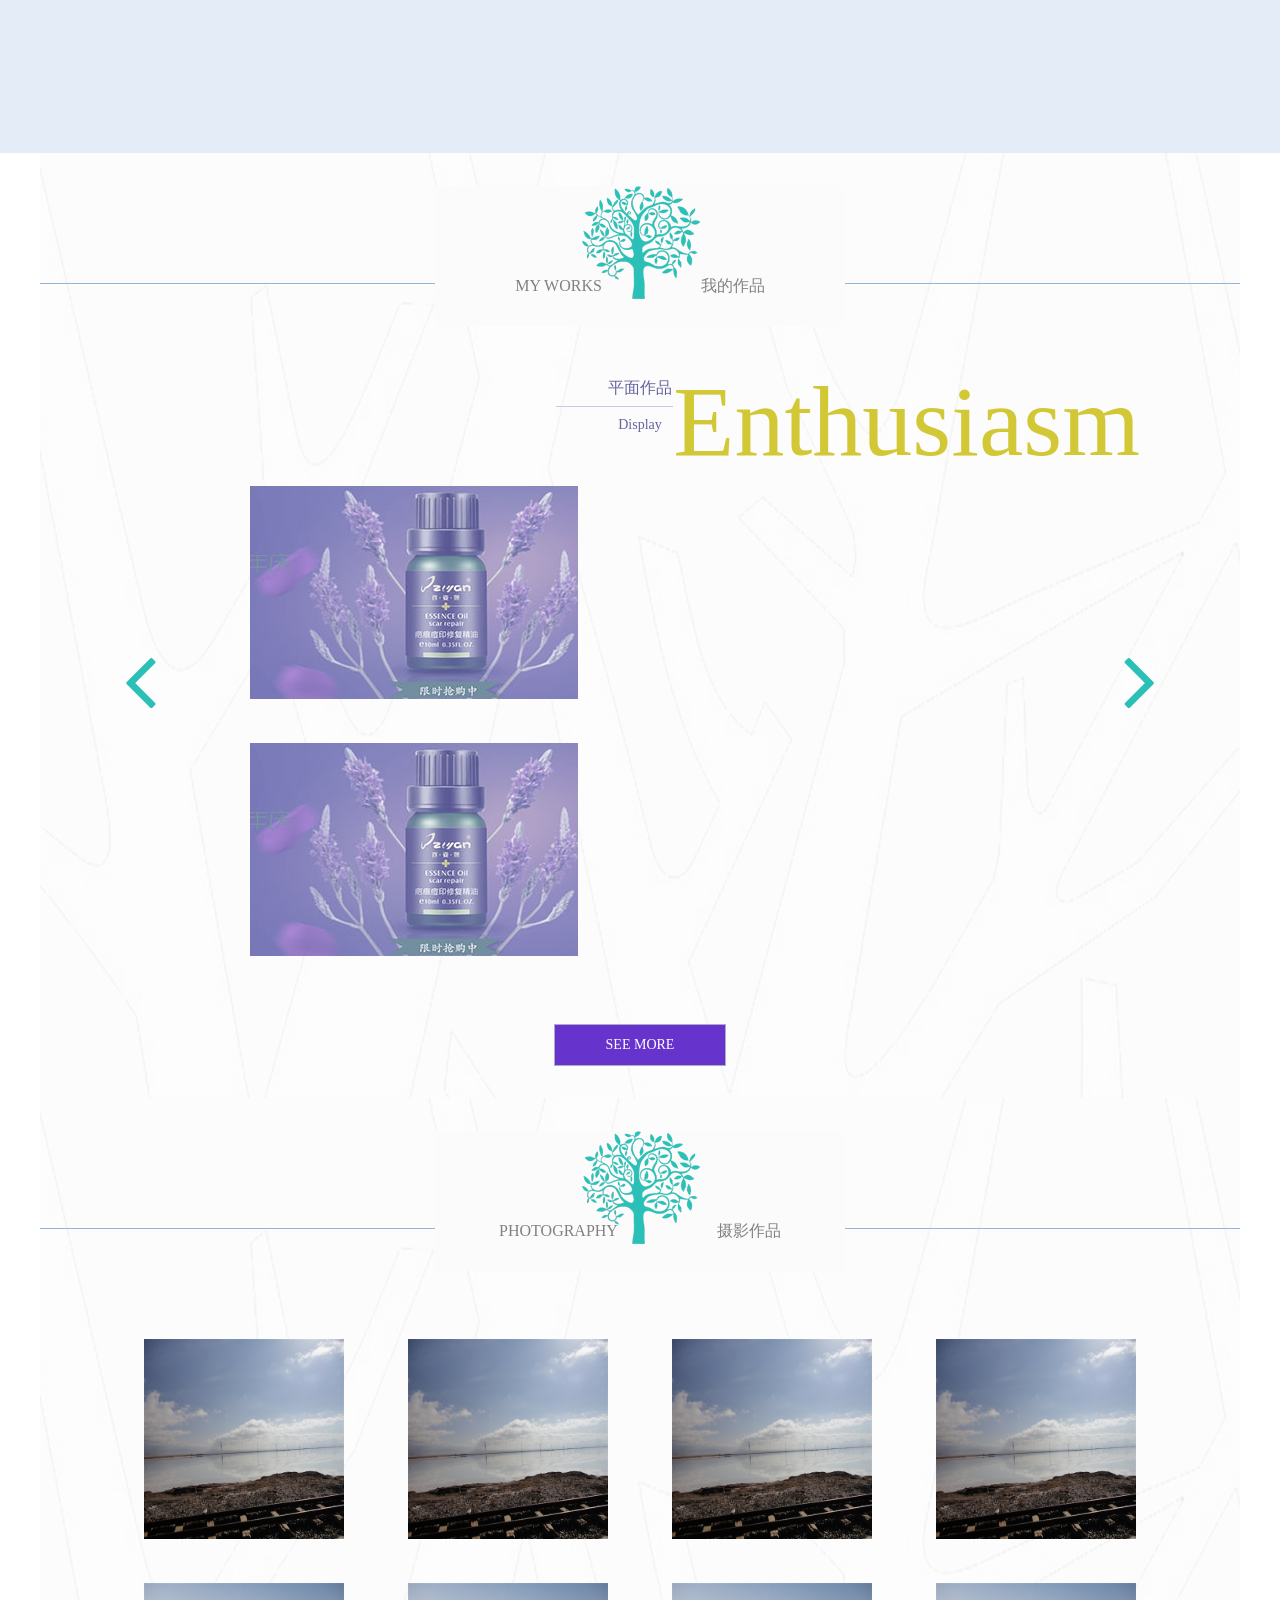
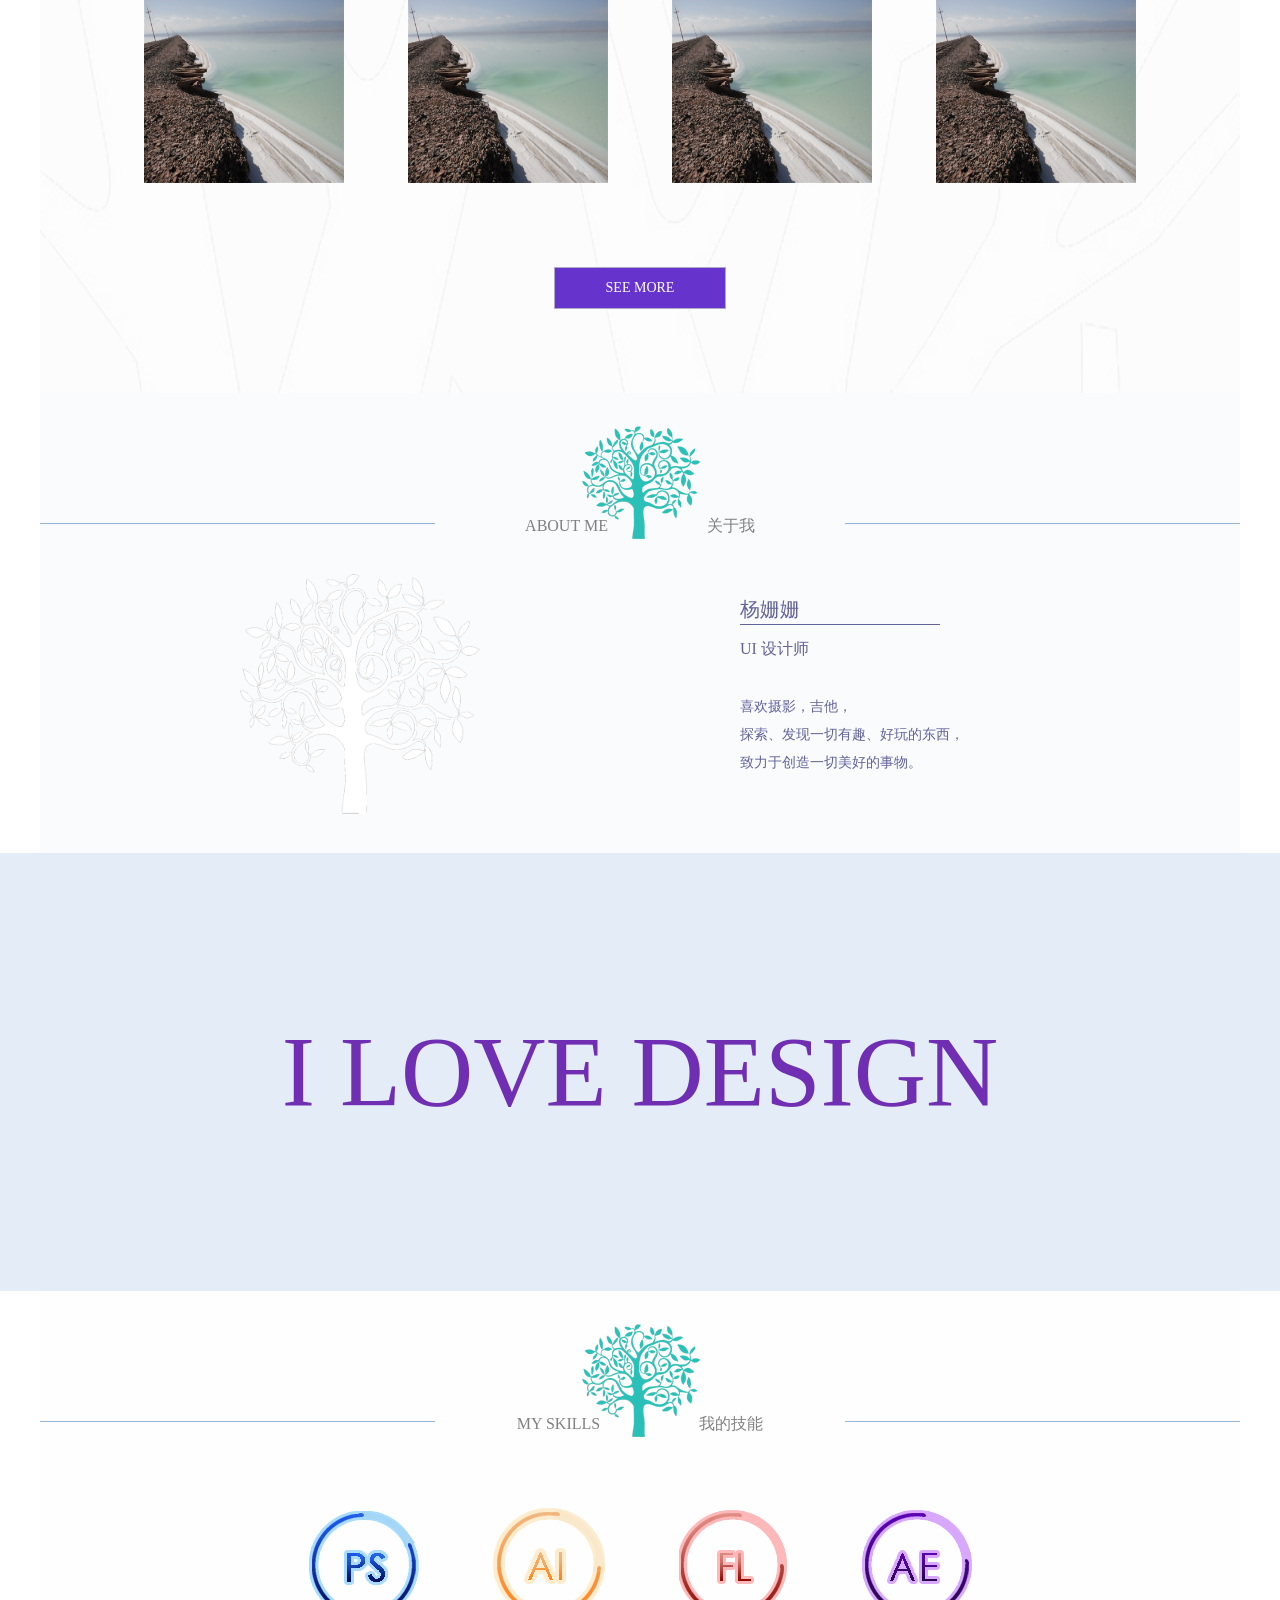
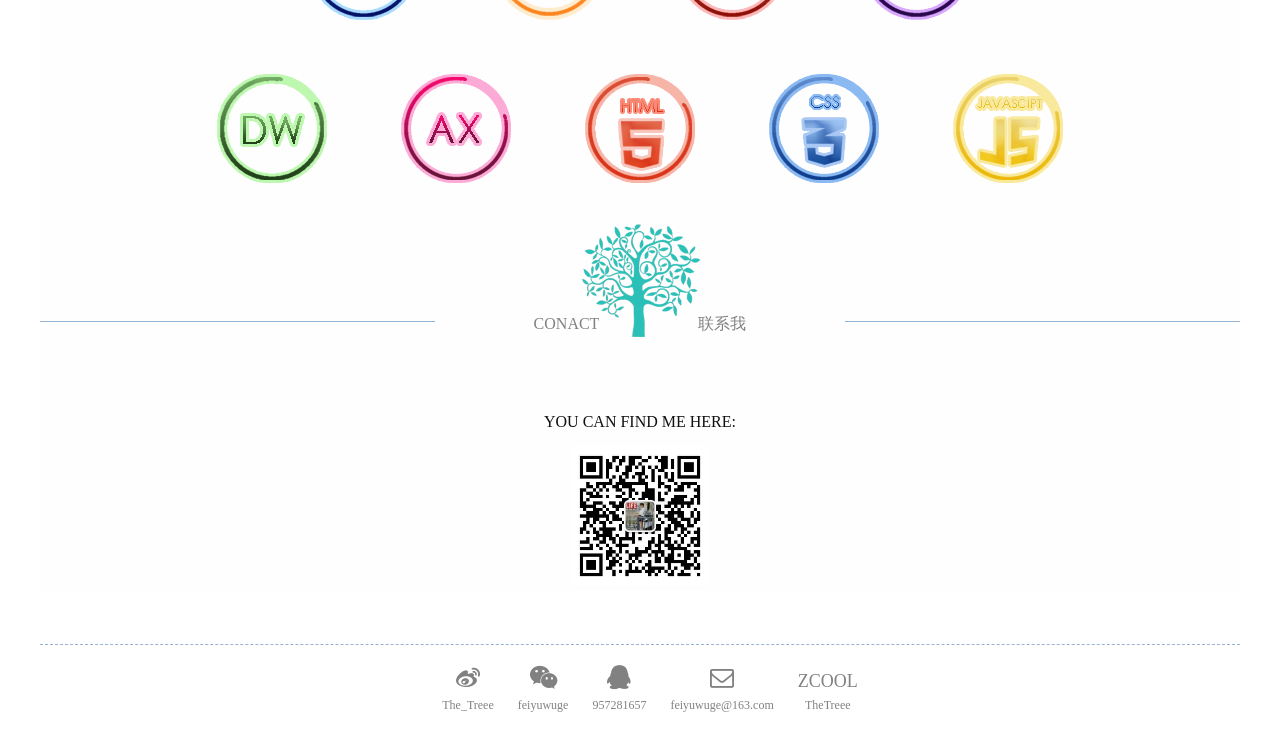
==== commit 584fac62: "ok" ====
--- a/index.html
+++ b/index.html
@@ -1,257 +1,265 @@
-<!doctype html>
-<html>
-<head>
-<meta charset="utf-8">
-<title>TheTreee设计师个人网站</title>
-<link href="CSS/index.css" rel="stylesheet" type="text/css">
-<link href="CSS/font-awesome.min.css" rel="stylesheet" type="text/css">
-<script src="js/jquery-1.11.1.min.js" type="text/javascript"></script>
-<script src="js/kxbdSuperMarquee.js" type="text/javascript"></script>
-<script src="js/jquery.fancybox.js" type="text/javascript"></script>
-<link rel="stylesheet" type="text/css" href="css/jquery.fancybox.css" />
-<script type="text/javascript">
-	$(window).scroll(function(e) {
-        if($(window).scrollTop()>100){
-			$('nav').css('background','rgba(255,255,255,0.5)').css('border-bottom','1px #818181 solid')
-			$('nav>.inner>ul>li>a').css('color','#111')
-            $(".backup").fadeIn(1500);  
-			}
-		else{
-			$('nav').css('background','rgba(185,191,216,0.75)').css('border-bottom','none')
-			$('nav>.inner>ul>li>a').css('color','#fdfdfe')
-            $(".backup").fadeOut(1500);  
-			}
-    });
-
-	$(document).ready(function(e) {
-            $(".backup").click(function(){  
-                $('body,html').animate({scrollTop:0},1000);  
-                return false;  
-            });  
-	$('.works_top').kxbdSuperMarquee({
-		distance:1200,
-		duration:20,
- 		time:5,
-		direction: 'left',
-		isEqual:true,
- 		loop: 0,
- 		btnGo:{left:'#works_left',right:'#works_right'}
-	})
-	$('.fancybox').fancybox();
-	    });
-</script>
-</head>
-
-<body>
-<header>
-	<div class="inner">
-	<div class="logo_all">
-	<div class="logo"><img src="images/logo_03.jpg"></div>
-    <div class="logo_txt"><h2>TheTreee</h2>  <h5>  设计师个人网站</h5></div>
-    <div class="clear"></div>
-    </div>
-    <h4>I am a </h4>
-    <div class="design">
-    <h1>UI Designer</h1>
-    <div class="design_l"><img src="images/design_07.png"></div>
-    <div class="design_r"><img src="images/design_11.png"></div>
-    </div>
-    <h3>生   机  ·活    力</h3>
-    <p>设计应该有自己的生命力， <br>像树一样逐渐生长 ，像河流一样流向
-    远方...</p>
-    </div>
-</header>
-<nav>
-	<div class="inner">
-  <ul>
-      <li><a href="#">HOME</a></li>
-   	  <li><a href="#dos">DOs</a></li>
-   	  <li><a href="#works">WORKS</a></li>
-   	  <li><a href="#PHOTOGRAPHY">PHOTOGRAPHY</a></li>
-   	  <li><a href="#about">ABOUT</a></li>
-   	  <li><a href="#skills">SKILLS</a></li>
-      <li><a href="#CONACT">CONACT</a></li>
-    </ul>
-    </div>
-</nav>
-<section>
-		<a name="dos"></a>
-    	<div class="dos">
-        <div class="inner">
-    		<div class="border">
-        		<div class="treee">
-            		<h2>What i do</h2>
-            		<h2>我都做什么？</h2>
-           		 </div>
-                 <ul>
-                 	<li><a href="#"><i class="fa fa-laptop"></i></a><p>网页设计</p></li>
-                 	<li><a href="#"><i class="fa fa-image"></i></a><p>WEB前端</p></li>
-                 	<li><a href="#"><i class="fa fa-mobile"></i></a><p>移动应用设计</p></li>
-                 </ul>
-        	</div>
-            </div>
-    	</div>
-		<div class="other_top">
-        	<div class="inner">
-                <h1>Curiousity</h1>
-                <h1>& </h1>
-                <h1>Enthusiasm</h1>
-            </div>
-        </div>
-		<a name="works"></a>
-		<div class="works">
-        	<div class="works_inner">
-				<div class="works_icon">
-            <a href="javascript:void(0);" id="works_left"><i class="fa fa-angle-left"></i></a></a> 
-            <a href="javascript:void(0);" id="works_right"><i class="fa fa-angle-right"></i></a></a>
-            </div>
-            	<div class="works_top">
-                	<ul>
-                <li>
-                	<h3>平面作品</h3>
-                    <p>Display</p>
-				
-                <ul class="inside">
-                    <li><a class="fancybox" href="images/myworks_23.jpg" data-fancybox-group="gallery" title=""><img src="images/myworks_23.jpg" alt="" /></a></li>
-                    <li><a class="fancybox" href="images/myworks_23.jpg" data-fancybox-group="gallery" title=""><img src="images/myworks_23.jpg" alt="" /></a></li>
-                    <li><a class="fancybox" href="images/myworks_23.jpg" data-fancybox-group="gallery" title=""><img src="images/myworks_23.jpg" alt="" /></a></li>
-                    <li><a class="fancybox" href="images/myworks_23.jpg" data-fancybox-group="gallery" title=""><img src="images/myworks_23.jpg" alt="" /></a></li>
-                </ul>
- 			  </li>
-                <li>
-                	<h3>网页作品</h3>
-                    <p>Display</p>
-				
-                <ul class="inside">
-                    <li><a class="fancybox" href="images/myworks_23.jpg" data-fancybox-group="gallery" title=""><img src="images/myworks_23.jpg" alt="" /></a></li>
-                    <li><a class="fancybox" href="images/myworks_23.jpg" data-fancybox-group="gallery" title=""><img src="images/myworks_23.jpg" alt="" /></a></li>
-                    <li><a class="fancybox" href="images/myworks_23.jpg" data-fancybox-group="gallery" title=""><img src="images/myworks_23.jpg" alt="" /></a></li>
-                    <li><a class="fancybox" href="images/myworks_23.jpg" data-fancybox-group="gallery" title=""><img src="images/myworks_23.jpg" alt="" /></a></li>
-                </ul>
- 			  </li>
-                <li>
-                	<h3>动画作品</h3>
-                    <p>Display</p>
-				
-                <ul class="inside">
-                    <li><a class="fancybox" href="images/myworks_23.jpg" data-fancybox-group="gallery" title=""><img src="images/myworks_23.jpg" alt="" /></a></li>
-                    <li><a class="fancybox" href="images/myworks_23.jpg" data-fancybox-group="gallery" title=""><img src="images/myworks_23.jpg" alt="" /></a></li>
-                    <li><a class="fancybox" href="images/myworks_23.jpg" data-fancybox-group="gallery" title=""><img src="images/myworks_23.jpg" alt="" /></a></li>
-                    <li><a class="fancybox" href="images/myworks_23.jpg" data-fancybox-group="gallery" title=""><img src="images/myworks_23.jpg" alt="" /></a></li>
-                </ul>
- 			  </li>
-                <li>
-                	<h3>APP作品</h3>
-                    <p>Display</p>
-				
-                <ul class="inside">
-                    <li><a class="fancybox" href="images/myworks_23.jpg" data-fancybox-group="gallery" title=""><img src="images/myworks_23.jpg" alt="" /></a></li>
-                    <li><a class="fancybox" href="images/myworks_23.jpg" data-fancybox-group="gallery" title=""><img src="images/myworks_23.jpg" alt="" /></a></li>
-                    <li><a class="fancybox" href="images/myworks_23.jpg" data-fancybox-group="gallery" title=""><img src="images/myworks_23.jpg" alt="" /></a></li>
-                    <li><a class="fancybox" href="images/myworks_23.jpg" data-fancybox-group="gallery" title=""><img src="images/myworks_23.jpg" alt="" /></a></li>
-                </ul>
- 			  </li>
-             		</ul>
-              </div>
-                <div class="treee">
-                    <h2>My works</h2>
-                    <h2>我的作品</h2>
-                </div>
-                <div class="more">
-                	<h4>SEE MORE</h4>
-                </div>
-             </div>
-        </div>
-		<a name="PHOTOGRAPHY"></a>
-		<div class="photo">
-        	<div class="photo_inner">
-                    <p>
-                        <a class="fancybox" href="images/1-b.jpg" data-fancybox-group="gallery" title=""><img src="images/1-b.jpg" alt="" /></a>
-                        <a class="fancybox" href="images/1-b.jpg" data-fancybox-group="gallery" title=""><img src="images/1-b.jpg" alt="" /></a>
-                        <a class="fancybox" href="images/1-b.jpg" data-fancybox-group="gallery" title=""><img src="images/1-b.jpg" alt="" /></a>
-                        <a class="fancybox" href="images/1-b.jpg" data-fancybox-group="gallery" title=""><img src="images/1-b.jpg" alt="" /></a>
-                        <a class="fancybox" href="images/psb3.jpg" data-fancybox-group="gallery" title=""><img src="images/psb3.jpg" alt="" /></a>
-                        <a class="fancybox" href="images/psb3.jpg" data-fancybox-group="gallery" title=""><img src="images/psb3.jpg" alt="" /></a>
-                        <a class="fancybox" href="images/psb3.jpg" data-fancybox-group="gallery" title=""><img src="images/psb3.jpg" alt="" /></a>
-                        <a class="fancybox" href="images/psb3.jpg" data-fancybox-group="gallery" title=""><img src="images/psb3.jpg" alt="" /></a>
-                    </p>
-                <div class="treee">
-                	<h2>Photography</h2>
-                	<h2>摄影作品</h2>
-                </div>
-                <div class="more">
-                	<h4>SEE MORE</h4>
-                </div>
-            </div>
-        </div>
-		<a name="about"></a>
-		<div class="about">
-        	<div class="about_inner">
-            	<div class="about_left"><img src="images/white_tree_37.png"></div>
-            	<div class="about_right">
-                	<h1>杨姗姗</h1>
-                    <h2>ui 设计师</h2>
-                    <p>喜欢摄影，吉他，<br>探索、发现一切有趣、好玩的东西，<br>致力于创造一切美好的事物。</p>
-                </div>
-                <div class="treee">
-                	<h2>ABOUT ME</h2>
-                	<h2>关于我</h2>
-                </div>
-                <div></div>
-                <div></div>
-             </div>
-        </div>
-		<div class="other_bot">
-        	<h1>I LOVE DESIGN</h1>
-        </div>
-		<a name="skills"></a>
-  <div class="skills">
-        	<div class="skills_inner">
-                <div class="treee">
-                	<h2>MY SKILLS </h2>
-                	<h2>我的技能</h2>
-                </div>
-                <div class="skills_up">
-               	  	<div class="skills_icon"><img src="images/skills_icon_49.png"></div>
-                	<div class="skills_icon"><img src="images/skills_icon_41.png"></div>
-                	<div class="skills_icon"><img src="images/skills_icon_44.png"></div>
-                	<div class="skills_icon"><img src="images/skills_icon_46.png"></div>
-                </div>
-                
-                <div class="skills_down">
-                	<div class="skills_icon"><img src="images/skills_icon_56.png"></div>
-                	<div class="skills_icon"><img src="images/skills_icon_58.png"></div>
-                	<div class="skills_icon"><img src="images/skills_icon_61.png"></div>
-                	<div class="skills_icon"><img src="images/skills_icon_63.png"></div>
-                	<div class="skills_icon"><img src="images/skills_icon_65.png"></div>
-                </div>
-             </div>
-        
-        </div>
-</section>
-<footer>
-            		<a name="CONACT"></a>
-  <div class="con_inner">
-            <div class="treee">
-                <h2>CONACT</h2>
-                <h2>联系我</h2>
-            </div> 
-            <h3>YOU CAN FIND ME HERE:</h3>
-            <div class="scan"><img src="images/mmqrcode.png"></div>
-       </div>
-       <div class="copy">
-    <ul>
-        	<li><a href="#"><i class="fa fa-weibo"></i></a><p>The_Treee</p></li>
-        	<li><a href="#"><i class="fa fa-weixin"></i></a><p>feiyuwuge</p></li>
-        	<li><a href="#"><i class="fa fa-qq"></i></a><p>957281657</p></li>
-        	<li><a href="#"><i class="fa fa-envelope-o"></i></a><p>feiyuwuge@163.com</p></li>
-        	<li><a href="#"><h4>ZCOOL</h4></a><p>TheTreee</p></li>
-            </ul>	
-       <p></p>
-       </div>
-       <div class="backup"><a href="#"><i class="fa fa-angle-up"></i></a></div>
-</footer>
-
-
-</body>
-</html>
+<!doctype html>
+<html>
+<head>
+<meta charset="utf-8">
+<title>TheTreee设计师个人网站</title>
+<link href="CSS/index.css" rel="stylesheet" type="text/css">
+<link href="CSS/font-awesome.min.css" rel="stylesheet" type="text/css">
+<script src="js/jquery-1.11.1.min.js" type="text/javascript"></script>
+<script src="js/kxbdSuperMarquee.js" type="text/javascript"></script>
+<script src="js/jquery.fancybox.js" type="text/javascript"></script>
+<script src="js/jq.js" type="text/javascript"></script>
+<link rel="stylesheet" type="text/css" href="css/jquery.fancybox.css" />
+<script type="text/javascript">
+	    $(function () {
+	        $.fn.snow({
+	            minSize: 15,		//雪花的最小尺寸
+	            maxSize: 60, 	//雪花的最大尺寸
+	            newOn: 150		//雪花出现的频率 这个数值越小雪花越多
+	        });
+	    });
+
+	$(window).scroll(function(e) {
+        if($(window).scrollTop()>100){
+			$('nav').css('background','rgba(89, 186, 181,0.75)')
+            $(".backup").fadeIn(1500);  
+			}
+		else{
+			$('nav').css('background','rgba(185,191,216,0.75)').css('border-bottom','none')
+			$('nav>.inner>ul>li>a').css('color','#fdfdfe')
+            $(".backup").fadeOut(1500);  
+			}
+    });
+
+	$(document).ready(function(e) {
+            $(".backup").click(function(){  
+                $('body,html').animate({scrollTop:0},1000);  
+                return false;  
+            });  
+	$('.works_top').kxbdSuperMarquee({
+		distance:1200,
+		duration:20,
+ 		time:5,
+		direction: 'left',
+		isEqual:true,
+ 		loop: 0,
+ 		btnGo:{left:'#works_left',right:'#works_right'}
+	})
+	$('.fancybox').fancybox();
+	    });
+</script>
+</head>
+
+<body>
+<header>
+	<div class="inner">
+	<div class="logo_all">
+	<div class="logo"><img src="images/logo_03.jpg"></div>
+    <div class="logo_txt"><h2>TheTreee</h2>  <h5>  设计师个人网站</h5></div>
+    <div class="clear"></div>
+    </div>
+    <h4>I am a </h4>
+    <div class="design">
+    <h1>UI Designer</h1>
+    <div class="design_l"><img src="images/design_07.png"></div>
+    <div class="design_r"><img src="images/design_11.png"></div>
+    </div>
+    <h3>生   机  ·活    力</h3>
+    <p>设计应该有自己的生命力， <br>像树一样逐渐生长 ，像河流一样流向
+    远方...</p>
+    </div>
+</header>
+<nav>
+	<div class="inner">
+  <ul>
+      <li><a href="#">HOME</a></li>
+   	  <li><a href="#dos">DOs</a></li>
+   	  <li><a href="#works">WORKS</a></li>
+   	  <li><a href="#PHOTOGRAPHY">PHOTOGRAPHY</a></li>
+   	  <li><a href="#about">ABOUT</a></li>
+   	  <li><a href="#skills">SKILLS</a></li>
+      <li><a href="#CONACT">CONACT</a></li>
+    </ul>
+    </div>
+</nav>
+<section>
+		<a name="dos"></a>
+    	<div class="dos">
+        <div class="inner">
+    		<div class="border">
+        		<div class="treee">
+            		<h2>What i do</h2>
+            		<h2>我都做什么？</h2>
+           		 </div>
+                 <ul>
+                 	<li><a href="#"><i class="fa fa-laptop"></i></a><p>网页设计</p></li>
+                 	<li><a href="#"><i class="fa fa-image"></i></a><p>WEB前端</p></li>
+                 	<li><a href="#"><i class="fa fa-mobile"></i></a><p>移动应用设计</p></li>
+                 </ul>
+        	</div>
+            </div>
+    	</div>
+		<div class="other_top">
+        	<div class="inner">
+                <h1>Curiousity</h1>
+                <h1>& </h1>
+                <h1>Enthusiasm</h1>
+            </div>
+        </div>
+		<a name="works"></a>
+		<div class="works">
+        	<div class="works_inner">
+				<div class="works_icon">
+            <a href="javascript:void(0);" id="works_left"><i class="fa fa-angle-left"></i></a></a> 
+            <a href="javascript:void(0);" id="works_right"><i class="fa fa-angle-right"></i></a></a>
+            </div>
+            	<div class="works_top">
+                	<ul>
+                <li>
+                	<h3>平面作品</h3>
+                    <p>Display</p>
+				
+                <ul class="inside">
+                    <li><a class="fancybox" href="images/myworks_23.jpg" data-fancybox-group="gallery" title=""><img src="images/myworks_23.jpg" alt="" /></a></li>
+                    <li><a class="fancybox" href="images/myworks_23.jpg" data-fancybox-group="gallery" title=""><img src="images/myworks_23.jpg" alt="" /></a></li>
+                    <li><a class="fancybox" href="images/myworks_23.jpg" data-fancybox-group="gallery" title=""><img src="images/myworks_23.jpg" alt="" /></a></li>
+                    <li><a class="fancybox" href="images/myworks_23.jpg" data-fancybox-group="gallery" title=""><img src="images/myworks_23.jpg" alt="" /></a></li>
+                </ul>
+ 			  </li>
+                <li>
+                	<h3>网页作品</h3>
+                    <p>Display</p>
+				
+                <ul class="inside">
+                    <li><a class="fancybox" href="images/myworks_23.jpg" data-fancybox-group="gallery" title=""><img src="images/myworks_23.jpg" alt="" /></a></li>
+                    <li><a class="fancybox" href="images/myworks_23.jpg" data-fancybox-group="gallery" title=""><img src="images/myworks_23.jpg" alt="" /></a></li>
+                    <li><a class="fancybox" href="images/myworks_23.jpg" data-fancybox-group="gallery" title=""><img src="images/myworks_23.jpg" alt="" /></a></li>
+                    <li><a class="fancybox" href="images/myworks_23.jpg" data-fancybox-group="gallery" title=""><img src="images/myworks_23.jpg" alt="" /></a></li>
+                </ul>
+ 			  </li>
+                <li>
+                	<h3>动画作品</h3>
+                    <p>Display</p>
+				
+                <ul class="inside">
+                    <li><a class="fancybox" href="images/myworks_23.jpg" data-fancybox-group="gallery" title=""><img src="images/myworks_23.jpg" alt="" /></a></li>
+                    <li><a class="fancybox" href="images/myworks_23.jpg" data-fancybox-group="gallery" title=""><img src="images/myworks_23.jpg" alt="" /></a></li>
+                    <li><a class="fancybox" href="images/myworks_23.jpg" data-fancybox-group="gallery" title=""><img src="images/myworks_23.jpg" alt="" /></a></li>
+                    <li><a class="fancybox" href="images/myworks_23.jpg" data-fancybox-group="gallery" title=""><img src="images/myworks_23.jpg" alt="" /></a></li>
+                </ul>
+ 			  </li>
+                <li>
+                	<h3>APP作品</h3>
+                    <p>Display</p>
+				
+                <ul class="inside">
+                    <li><a class="fancybox" href="images/myworks_23.jpg" data-fancybox-group="gallery" title=""><img src="images/myworks_23.jpg" alt="" /></a></li>
+                    <li><a class="fancybox" href="images/myworks_23.jpg" data-fancybox-group="gallery" title=""><img src="images/myworks_23.jpg" alt="" /></a></li>
+                    <li><a class="fancybox" href="images/myworks_23.jpg" data-fancybox-group="gallery" title=""><img src="images/myworks_23.jpg" alt="" /></a></li>
+                    <li><a class="fancybox" href="images/myworks_23.jpg" data-fancybox-group="gallery" title=""><img src="images/myworks_23.jpg" alt="" /></a></li>
+                </ul>
+ 			  </li>
+             		</ul>
+              </div>
+                <div class="treee">
+                    <h2>My works</h2>
+                    <h2>我的作品</h2>
+                </div>
+                <div class="more">
+                	<h4>SEE MORE</h4>
+                </div>
+             </div>
+        </div>
+		<a name="PHOTOGRAPHY"></a>
+		<div class="photo">
+        	<div class="photo_inner">
+                    <p>
+                        <a class="fancybox" href="images/1-b.jpg" data-fancybox-group="gallery" title=""><img src="images/1-b.jpg" alt="" /></a>
+                        <a class="fancybox" href="images/1-b.jpg" data-fancybox-group="gallery" title=""><img src="images/1-b.jpg" alt="" /></a>
+                        <a class="fancybox" href="images/1-b.jpg" data-fancybox-group="gallery" title=""><img src="images/1-b.jpg" alt="" /></a>
+                        <a class="fancybox" href="images/1-b.jpg" data-fancybox-group="gallery" title=""><img src="images/1-b.jpg" alt="" /></a>
+                        <a class="fancybox" href="images/psb3.jpg" data-fancybox-group="gallery" title=""><img src="images/psb3.jpg" alt="" /></a>
+                        <a class="fancybox" href="images/psb3.jpg" data-fancybox-group="gallery" title=""><img src="images/psb3.jpg" alt="" /></a>
+                        <a class="fancybox" href="images/psb3.jpg" data-fancybox-group="gallery" title=""><img src="images/psb3.jpg" alt="" /></a>
+                        <a class="fancybox" href="images/psb3.jpg" data-fancybox-group="gallery" title=""><img src="images/psb3.jpg" alt="" /></a>
+                    </p>
+                <div class="treee">
+                	<h2>Photography</h2>
+                	<h2>摄影作品</h2>
+                </div>
+                <div class="more">
+                	<h4>SEE MORE</h4>
+                </div>
+            </div>
+        </div>
+		<a name="about"></a>
+		<div class="about">
+        	<div class="about_inner">
+            	<div class="about_left"><img src="images/white_tree_37.png"></div>
+            	<div class="about_right">
+                	<h1>杨姗姗</h1>
+                    <h2>ui 设计师</h2>
+                    <p>喜欢摄影，吉他，<br>探索、发现一切有趣、好玩的东西，<br>致力于创造一切美好的事物。</p>
+                </div>
+                <div class="treee">
+                	<h2>ABOUT ME</h2>
+                	<h2>关于我</h2>
+                </div>
+                <div></div>
+                <div></div>
+             </div>
+        </div>
+		<div class="other_bot">
+        	<h1>I LOVE DESIGN</h1>
+        </div>
+		<a name="skills"></a>
+  <div class="skills">
+        	<div class="skills_inner">
+                <div class="treee">
+                	<h2>MY SKILLS </h2>
+                	<h2>我的技能</h2>
+                </div>
+                <div class="skills_up">
+               	  	<div class="skills_icon"><img src="images/skills_icon_49.png"></div>
+                	<div class="skills_icon"><img src="images/skills_icon_41.png"></div>
+                	<div class="skills_icon"><img src="images/skills_icon_44.png"></div>
+                	<div class="skills_icon"><img src="images/skills_icon_46.png"></div>
+                </div>
+                
+                <div class="skills_down">
+                	<div class="skills_icon"><img src="images/skills_icon_56.png"></div>
+                	<div class="skills_icon"><img src="images/skills_icon_58.png"></div>
+                	<div class="skills_icon"><img src="images/skills_icon_61.png"></div>
+                	<div class="skills_icon"><img src="images/skills_icon_63.png"></div>
+                	<div class="skills_icon"><img src="images/skills_icon_65.png"></div>
+                </div>
+             </div>
+        
+        </div>
+</section>
+<footer>
+            		<a name="CONACT"></a>
+  <div class="con_inner">
+            <div class="treee">
+                <h2>CONACT</h2>
+                <h2>联系我</h2>
+            </div> 
+            <h3>YOU CAN FIND ME HERE:</h3>
+            <div class="scan"><img src="images/mmqrcode.png"></div>
+       </div>
+       <div class="copy">
+    <ul>
+        	<li><a href="#"><i class="fa fa-weibo"></i></a><p>The_Treee</p></li>
+        	<li><a href="#"><i class="fa fa-weixin"></i></a><p>feiyuwuge</p></li>
+        	<li><a href="#"><i class="fa fa-qq"></i></a><p>957281657</p></li>
+        	<li><a href="#"><i class="fa fa-envelope-o"></i></a><p>feiyuwuge@163.com</p></li>
+        	<li><a href="#"><h4>ZCOOL</h4></a><p>TheTreee</p></li>
+            </ul>	
+       <p></p>
+       </div>
+       <div class="backup"><a href="#"><i class="fa fa-angle-up"></i></a></div>
+</footer>
+
+
+</body>
+</html>
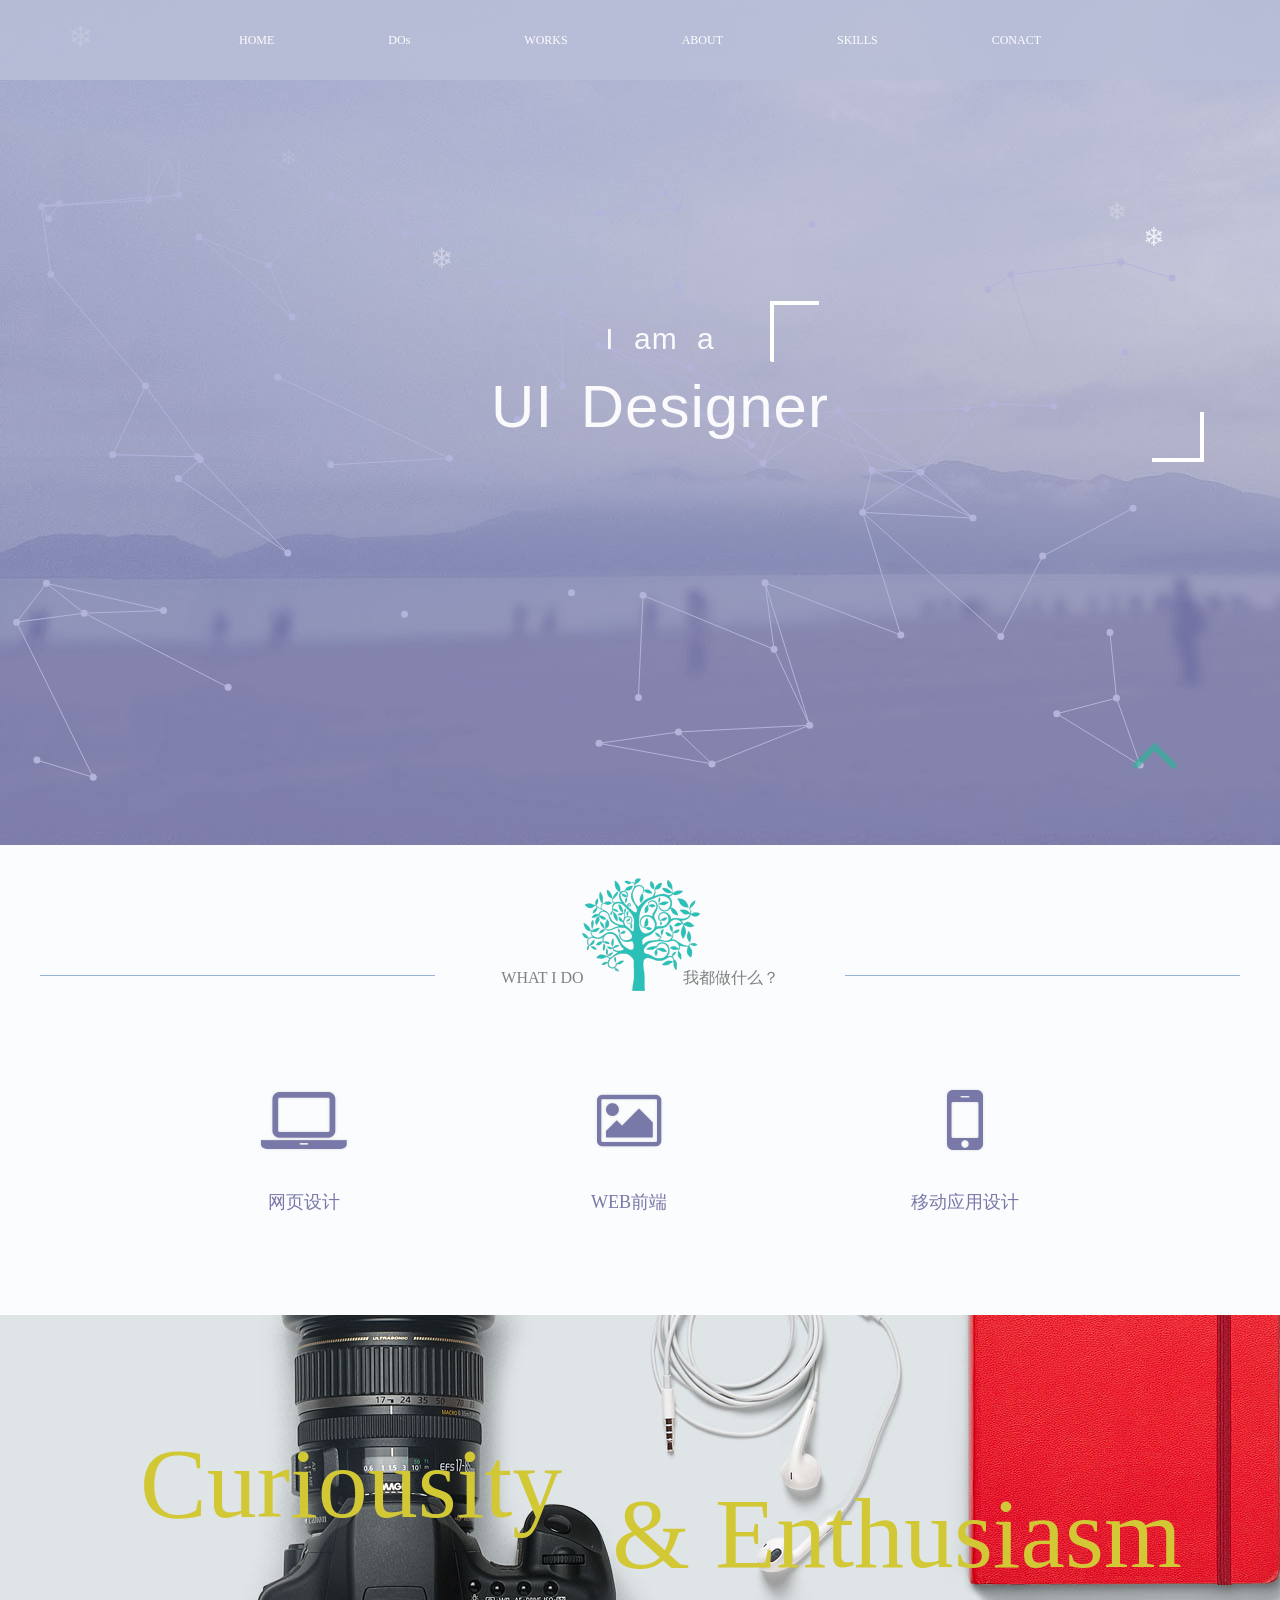
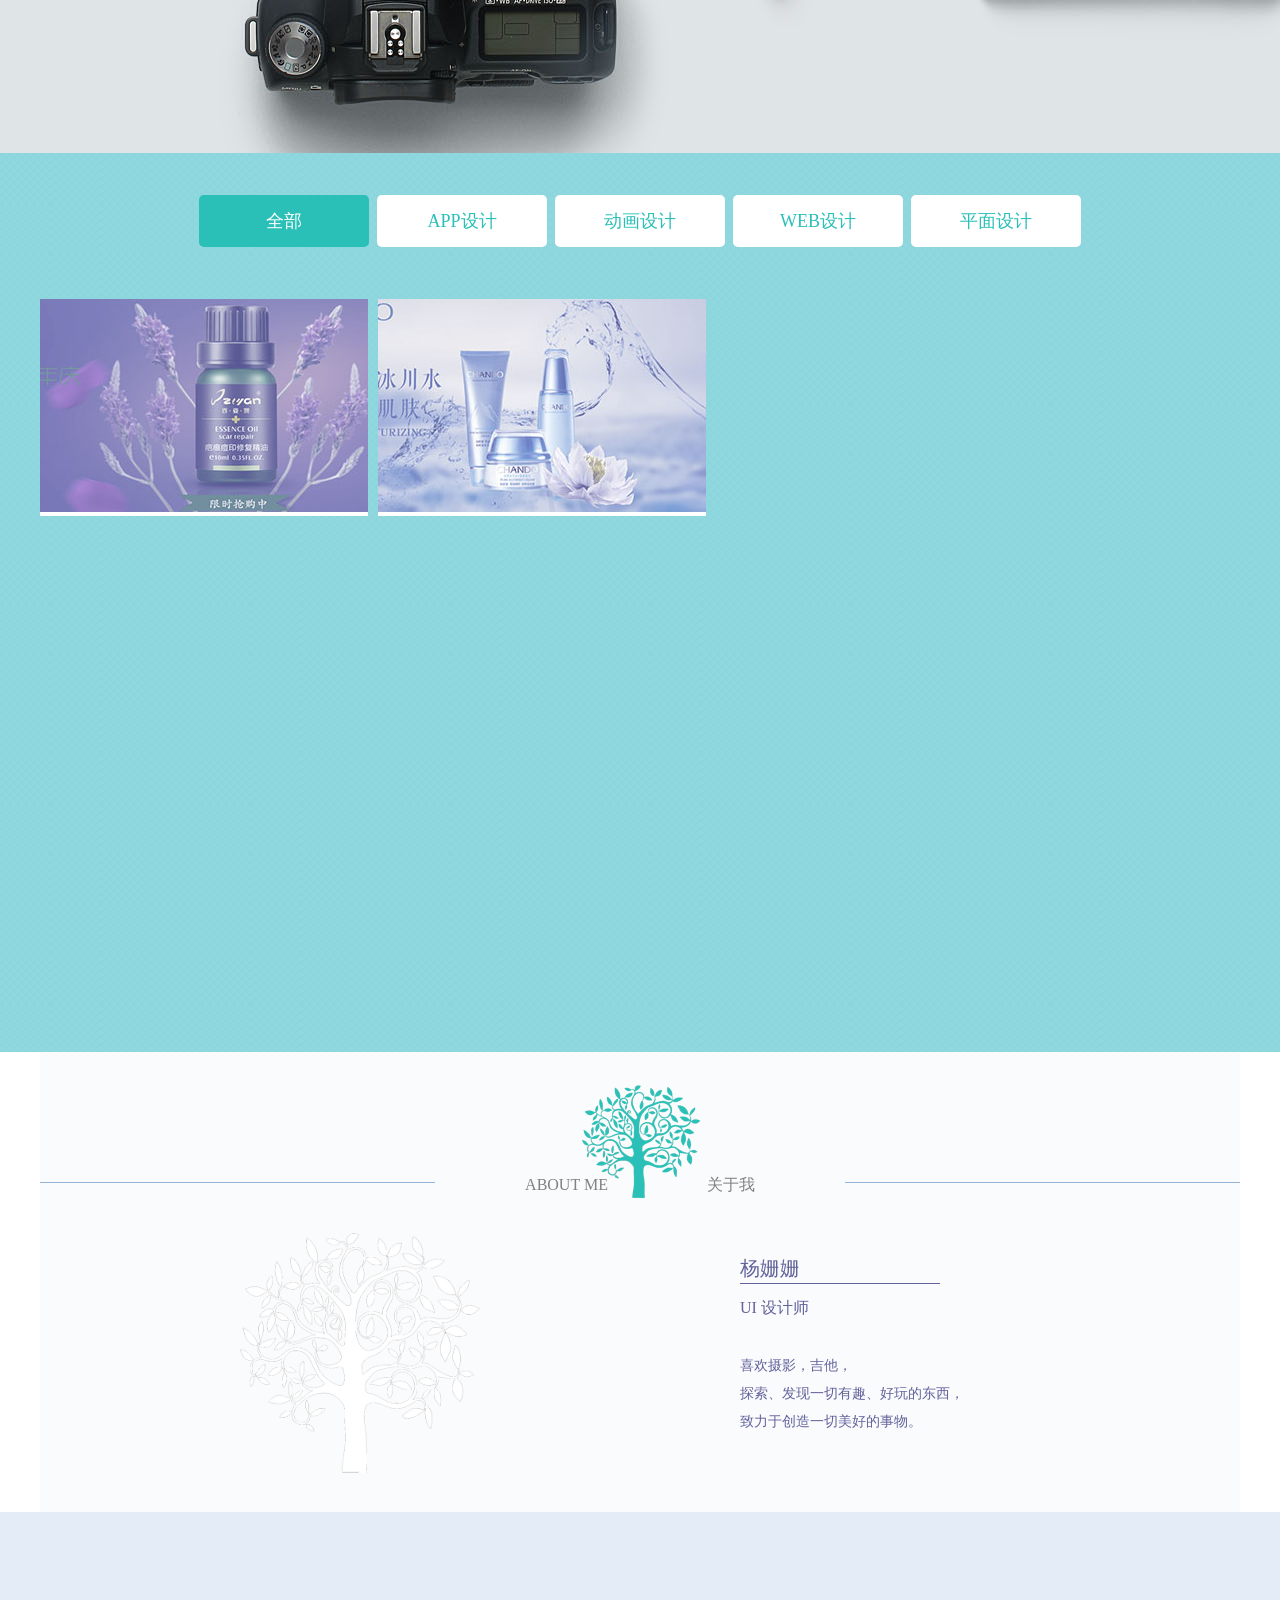
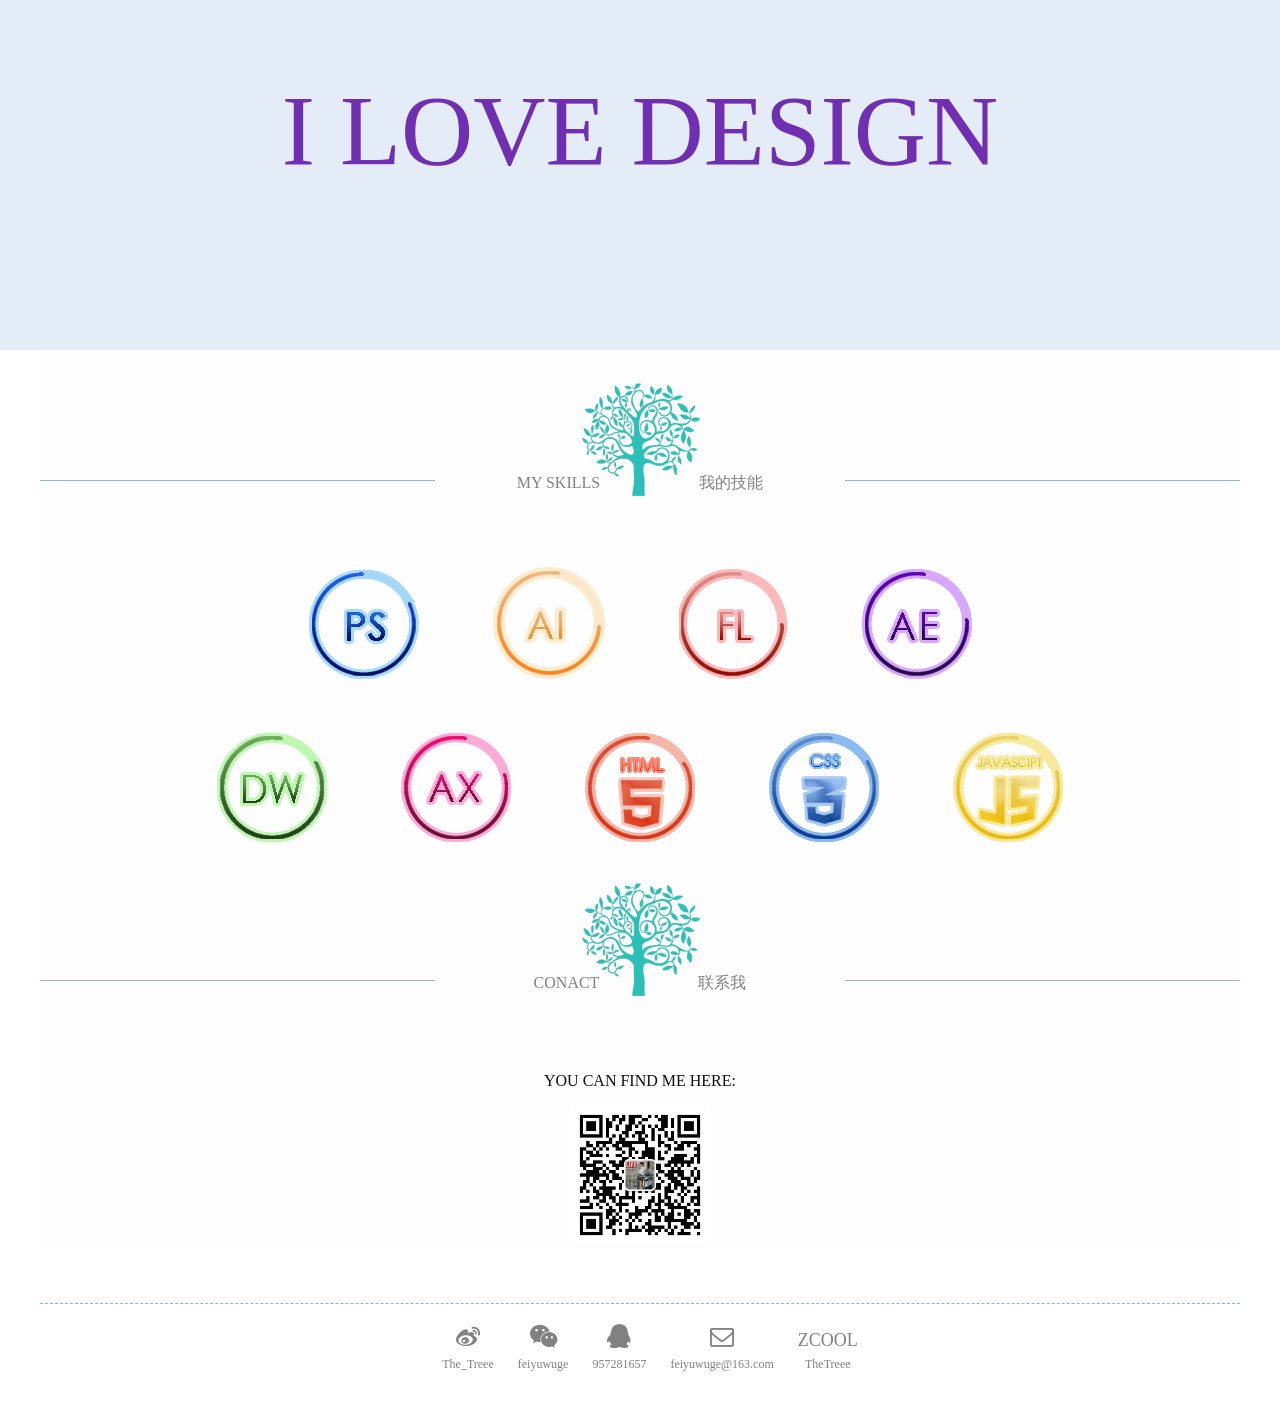
==== commit d714d71e: "ok" ====
--- a/index.html
+++ b/index.html
@@ -9,15 +9,52 @@
 <script src="js/kxbdSuperMarquee.js" type="text/javascript"></script>
 <script src="js/jquery.fancybox.js" type="text/javascript"></script>
 <script src="js/jq.js" type="text/javascript"></script>
+ <script type='text/javascript' src="js/demo.js"></script>
+<script type='text/javascript' src="jquery.particleground.min.js"></script>
+<script type="text/javascript" src="js/jquery.isotope.min.js"></script>
 <link rel="stylesheet" type="text/css" href="css/jquery.fancybox.css" />
 <script type="text/javascript">
 	    $(function () {
 	        $.fn.snow({
-	            minSize: 15,		//雪花的最小尺寸
-	            maxSize: 60, 	//雪花的最大尺寸
-	            newOn: 150		//雪花出现的频率 这个数值越小雪花越多
+	            minSize: 5,		//雪花的最小尺寸
+	            maxSize: 25, 	//雪花的最大尺寸
+	            newOn: 350		//雪花出现的频率 这个数值越小雪花越多
 	        });
 	    });
+	$(window).load(function() {	
+		if ($(window).width() > 200) {
+			// set the default position
+			var current = 0;
+			// set the direction
+			var direction = 'h';
+		
+			function bgscroll(){
+				// 1 pixel row at a time
+				current -= 1;
+				// move the background with backgrond-position css properties
+				$('.cloud-scroll').css("backgroundPosition", (direction == 'h') ? current+"px 0" : "0 " + current+"px");
+			}
+			//Calls the scrolling function repeatedly
+			setInterval(function() {
+				bgscroll()
+			}, 70);
+		}
+		$portfolio = $('.portfolio-items');
+		$portfolio.isotope({
+			itemSelector : 'li',
+			layoutMode : 'fitRows'
+		});
+		$portfolio_selectors = $('.product_filter >li>a');
+		$portfolio_selectors.on('click', function(){
+			$portfolio_selectors.removeClass('active');
+			$(this).addClass('active');
+			var selector = $(this).attr('data-filter');
+			$portfolio.isotope({ filter: selector });
+			return false;
+		});
+		
+	});
+
 
 	$(window).scroll(function(e) {
         if($(window).scrollTop()>100){
@@ -25,7 +62,7 @@
             $(".backup").fadeIn(1500);  
 			}
 		else{
-			$('nav').css('background','rgba(185,191,216,0.75)').css('border-bottom','none')
+			$('nav').css('background','rgba(185,191,216,0.85)').css('border-bottom','none')
 			$('nav>.inner>ul>li>a').css('color','#fdfdfe')
             $(".backup").fadeOut(1500);  
 			}
@@ -52,35 +89,32 @@
 
 <body>
 <header>
-	<div class="inner">
-	<div class="logo_all">
-	<div class="logo"><img src="images/logo_03.jpg"></div>
-    <div class="logo_txt"><h2>TheTreee</h2>  <h5>  设计师个人网站</h5></div>
-    <div class="clear"></div>
-    </div>
+
+<div id="particles">
+  <div class="intro">
     <h4>I am a </h4>
     <div class="design">
     <h1>UI Designer</h1>
     <div class="design_l"><img src="images/design_07.png"></div>
-    <div class="design_r"><img src="images/design_11.png"></div>
+    <div class="design_r"></div>
+    <span class="design_r"><img src="images/design_11.png"></span>    </div>
     </div>
-    <h3>生   机  ·活    力</h3>
-    <p>设计应该有自己的生命力， <br>像树一样逐渐生长 ，像河流一样流向
-    远方...</p>
-    </div>
+      </div>
+</div>
 </header>
 <nav>
+
 	<div class="inner">
-  <ul>
+<ul>
       <li><a href="#">HOME</a></li>
    	  <li><a href="#dos">DOs</a></li>
    	  <li><a href="#works">WORKS</a></li>
-   	  <li><a href="#PHOTOGRAPHY">PHOTOGRAPHY</a></li>
    	  <li><a href="#about">ABOUT</a></li>
    	  <li><a href="#skills">SKILLS</a></li>
       <li><a href="#CONACT">CONACT</a></li>
     </ul>
     </div>
+
 </nav>
 <section>
 		<a name="dos"></a>
@@ -102,95 +136,45 @@
 		<div class="other_top">
         	<div class="inner">
                 <h1>Curiousity</h1>
-                <h1>& </h1>
-                <h1>Enthusiasm</h1>
+                <h1>& Enthusiasm</h1>
             </div>
         </div>
 		<a name="works"></a>
-		<div class="works">
-        	<div class="works_inner">
-				<div class="works_icon">
-            <a href="javascript:void(0);" id="works_left"><i class="fa fa-angle-left"></i></a></a> 
-            <a href="javascript:void(0);" id="works_right"><i class="fa fa-angle-right"></i></a></a>
-            </div>
-            	<div class="works_top">
-                	<ul>
-                <li>
-                	<h3>平面作品</h3>
-                    <p>Display</p>
+        	<div id="product">
+           
+            <div class="container inner">
+    <ul class="product_filter">
+      <li><a class="btn btn-primary active" href="#" data-filter="*">全部</a></li>
+      <li><a class="btn btn-primary" href="#" data-filter=".ui">APP设计</a></li>
+      <li><a class="btn btn-primary" href="#" data-filter=".dh">动画设计</a></li>
+      <li><a class="btn btn-primary" href="#" data-filter=".design">WEB设计</a></li>
+      <li><a class="btn btn-primary " href="#" data-filter=".pm">平面设计</a></li>
+    </ul>
+    <ul class="portfolio-items col-4 isotope" >
+          </li>
+      <li class="portfolio-item ui isotope-item isotope-hidden" >
+        <div class="item-inner">
+          <div class="portfolio-image"> <a class="fancybox" href="images/myworks_23.jpg" data-fancybox-group="gallery" title=""><img src="images/myworks_23.jpg" alt="" /></a> </div>
+        </div>
+      </li>
+
+      <li class="portfolio-item pm isotope-item isotope-hidden" >
+        <div class="item-inner">
+          <div class="portfolio-image"> <a class="fancybox" href="images/myworks_23.jpg" data-fancybox-group="gallery" title=""><img src="images/myworks_26.jpg" alt="" /></a></div>
+        </div>
+      </li>
+      
+      <li class="portfolio-item dh isotope-item isotope-hidden" >
+        <div class="item-inner">
+          <div class="portfolio-image"> <a class="fancybox" href="images/myworks_23.jpg" data-fancybox-group="gallery" title=""><img src="images/弹性动画.gif" alt="" /></a></div>
+        </div>
+        </li>
+        
+
+
+    </ul>
+  </div>
 				
-                <ul class="inside">
-                    <li><a class="fancybox" href="images/myworks_23.jpg" data-fancybox-group="gallery" title=""><img src="images/myworks_23.jpg" alt="" /></a></li>
-                    <li><a class="fancybox" href="images/myworks_23.jpg" data-fancybox-group="gallery" title=""><img src="images/myworks_23.jpg" alt="" /></a></li>
-                    <li><a class="fancybox" href="images/myworks_23.jpg" data-fancybox-group="gallery" title=""><img src="images/myworks_23.jpg" alt="" /></a></li>
-                    <li><a class="fancybox" href="images/myworks_23.jpg" data-fancybox-group="gallery" title=""><img src="images/myworks_23.jpg" alt="" /></a></li>
-                </ul>
- 			  </li>
-                <li>
-                	<h3>网页作品</h3>
-                    <p>Display</p>
-				
-                <ul class="inside">
-                    <li><a class="fancybox" href="images/myworks_23.jpg" data-fancybox-group="gallery" title=""><img src="images/myworks_23.jpg" alt="" /></a></li>
-                    <li><a class="fancybox" href="images/myworks_23.jpg" data-fancybox-group="gallery" title=""><img src="images/myworks_23.jpg" alt="" /></a></li>
-                    <li><a class="fancybox" href="images/myworks_23.jpg" data-fancybox-group="gallery" title=""><img src="images/myworks_23.jpg" alt="" /></a></li>
-                    <li><a class="fancybox" href="images/myworks_23.jpg" data-fancybox-group="gallery" title=""><img src="images/myworks_23.jpg" alt="" /></a></li>
-                </ul>
- 			  </li>
-                <li>
-                	<h3>动画作品</h3>
-                    <p>Display</p>
-				
-                <ul class="inside">
-                    <li><a class="fancybox" href="images/myworks_23.jpg" data-fancybox-group="gallery" title=""><img src="images/myworks_23.jpg" alt="" /></a></li>
-                    <li><a class="fancybox" href="images/myworks_23.jpg" data-fancybox-group="gallery" title=""><img src="images/myworks_23.jpg" alt="" /></a></li>
-                    <li><a class="fancybox" href="images/myworks_23.jpg" data-fancybox-group="gallery" title=""><img src="images/myworks_23.jpg" alt="" /></a></li>
-                    <li><a class="fancybox" href="images/myworks_23.jpg" data-fancybox-group="gallery" title=""><img src="images/myworks_23.jpg" alt="" /></a></li>
-                </ul>
- 			  </li>
-                <li>
-                	<h3>APP作品</h3>
-                    <p>Display</p>
-				
-                <ul class="inside">
-                    <li><a class="fancybox" href="images/myworks_23.jpg" data-fancybox-group="gallery" title=""><img src="images/myworks_23.jpg" alt="" /></a></li>
-                    <li><a class="fancybox" href="images/myworks_23.jpg" data-fancybox-group="gallery" title=""><img src="images/myworks_23.jpg" alt="" /></a></li>
-                    <li><a class="fancybox" href="images/myworks_23.jpg" data-fancybox-group="gallery" title=""><img src="images/myworks_23.jpg" alt="" /></a></li>
-                    <li><a class="fancybox" href="images/myworks_23.jpg" data-fancybox-group="gallery" title=""><img src="images/myworks_23.jpg" alt="" /></a></li>
-                </ul>
- 			  </li>
-             		</ul>
-              </div>
-                <div class="treee">
-                    <h2>My works</h2>
-                    <h2>我的作品</h2>
-                </div>
-                <div class="more">
-                	<h4>SEE MORE</h4>
-                </div>
-             </div>
-        </div>
-		<a name="PHOTOGRAPHY"></a>
-		<div class="photo">
-        	<div class="photo_inner">
-                    <p>
-                        <a class="fancybox" href="images/1-b.jpg" data-fancybox-group="gallery" title=""><img src="images/1-b.jpg" alt="" /></a>
-                        <a class="fancybox" href="images/1-b.jpg" data-fancybox-group="gallery" title=""><img src="images/1-b.jpg" alt="" /></a>
-                        <a class="fancybox" href="images/1-b.jpg" data-fancybox-group="gallery" title=""><img src="images/1-b.jpg" alt="" /></a>
-                        <a class="fancybox" href="images/1-b.jpg" data-fancybox-group="gallery" title=""><img src="images/1-b.jpg" alt="" /></a>
-                        <a class="fancybox" href="images/psb3.jpg" data-fancybox-group="gallery" title=""><img src="images/psb3.jpg" alt="" /></a>
-                        <a class="fancybox" href="images/psb3.jpg" data-fancybox-group="gallery" title=""><img src="images/psb3.jpg" alt="" /></a>
-                        <a class="fancybox" href="images/psb3.jpg" data-fancybox-group="gallery" title=""><img src="images/psb3.jpg" alt="" /></a>
-                        <a class="fancybox" href="images/psb3.jpg" data-fancybox-group="gallery" title=""><img src="images/psb3.jpg" alt="" /></a>
-                    </p>
-                <div class="treee">
-                	<h2>Photography</h2>
-                	<h2>摄影作品</h2>
-                </div>
-                <div class="more">
-                	<h4>SEE MORE</h4>
-                </div>
-            </div>
         </div>
 		<a name="about"></a>
 		<div class="about">
--- a/CSS/index.css
+++ b/CSS/index.css
@@ -114,14 +114,13 @@
 	}
 .design_l{
 	position: absolute;
-	left: 401px;
-	top: -10px;
+	left: 750px;
+	top:-65px;
 	}
 .design_r{
 	position: absolute;
-	right: 500;
 	bottom: 34px;
-	left: 732px;
+	left: 1132px;
 	}
 
 header h3 {
@@ -236,7 +235,7 @@
 .other_top {
 	width: 100%;
 	height: 438px;
-	background: #e4edf7 url(../images/banner2.jpg) no-repeat left center fixed;
+	background:url(../images/desktop.jpg) no-repeat left top fixed;
 }
 .other_top h1{
 	font-size:100px;
@@ -266,13 +265,158 @@
 	background: url(../images/work_bj_22.png) no-repeat left top;
 }
 
-.works_inner {
-	width: 1200px;
-	height: 744px;
-	border-top: 1px solid #95b4d7;
+#product {
+	height:899px;
+	background:url(../images/bg3.jpg) repeat 0 0;
+	z-index:-1;
+}
+.container {
+	padding:40px 0 0 0;
+}
+.product_filter {
+	list-style: none;
+	padding: 0;
+	margin: 0;
+	margin-bottom: 50px;
+	text-align: center;
+}
+.product_filter li {
+	display: inline-block;
+	padding: 2px;
+}
+.product_items li {
+	float: left;
+	padding: 0;
+	margin: 0;
+}
+.product_items.col_2 li {
+	width: 50%;
+}
+.product_items.col_3 li {
+	width: 33%;
+}
+.product_items.col_4 li {
+	width: 25%;
+}
+.product_items.col_5 li {
+	width: 20%;
+}
+.product_items.col_6 li {
+	width: 16%;
+}
+.btn.btn-primary {
+	background-color: #fff;
+}
+.btn.btn-primary:hover, .btn.btn-primary.active {
+	background-color: #2ac0b7;
+	color:#fff;
+}
+.btn {
+	display: inline-block;
+	padding: 6px 12px;
+	height:38px;
+	line-height: 38px;
+	width:144px;
+	margin-bottom: 0;
+	font-size: 18px;
+	font-weight: normal;
+	text-align: center;
+	white-space: nowrap;
+	vertical-align: middle;
+	cursor: pointer;
+	border: 1px solid transparent;
+	border-radius: 5px;
+	color:#2ac0b7;
+}
+.portfolio-item .item-inner {
+	margin: 0 10px 10px 0;
+	text-align: center;
+	background: #fff;
+}
+.portfolio-item img {
+	width: 100%;
+}
+.portfolio-item .portfolio-image {
 	position: relative;
-	padding: 30px 0;
-	text-align: center;
+}
+.portfolio-item h5 {
+	margin: 0;
+	padding: 10px 0 0 0;
+	white-space: nowrap;
+	text-overflow: ellipsis;
+	overflow: hidden;
+}
+.portfolio-item .overlay {
+	position: absolute;
+	top: 0;
+	left: 0;
+	width: 100%;
+	height: 100%;
+	opacity: 0;
+	background-color: rgba(255, 255, 255, 0.9);
+	text-align: center;
+	vertical-align: middle;
+	-webkit-transition: opacity 300ms;
+	-moz-transition: opacity 300ms;
+	-o-transition: opacity 300ms;
+	transition: opacity 300ms;
+}
+.portfolio-item .overlay .preview {
+	position: relative;
+	top: 50%;
+	display: inline-block;
+	margin-top: -20px;
+}
+.portfolio-item:hover .overlay {
+	opacity: 1;
+}
+/* Start: Recommended Isotope styles */
+/**** Isotope Filtering ****/
+.isotope-item {
+	z-index: 2;
+}
+.isotope-hidden.isotope-item {
+	pointer-events: none;
+	z-index: 1;
+}
+/**** Isotope CSS3 transitions ****/
+.isotope, .isotope .isotope-item {
+	-webkit-transition-duration: 0.8s;
+	-moz-transition-duration: 0.8s;
+	-ms-transition-duration: 0.8s;
+	-o-transition-duration: 0.8s;
+	transition-duration: 0.8s;
+}
+.isotope {
+	-webkit-transition-property: height, width;
+	-moz-transition-property: height, width;
+	-ms-transition-property: height, width;
+	-o-transition-property: height, width;
+	transition-property: height, width;
+}
+.isotope .isotope-item {
+	-webkit-transition-property: -webkit-transform, opacity;
+	-moz-transition-property: -moz-transform, opacity;
+	-ms-transition-property: -ms-transform, opacity;
+	-o-transition-property: -o-transform, opacity;
+	transition-property: transform, opacity;
+}
+/**** disabling Isotope CSS3 transitions ****/
+.isotope.no-transition, .isotope.no-transition .isotope-item, .isotope .isotope-item.no-transition {
+	-webkit-transition-duration: 0s;
+	-moz-transition-duration: 0s;
+	-ms-transition-duration: 0s;
+	-o-transition-duration: 0s;
+	transition-duration: 0s;
+}
+/* End: Recommended Isotope styles */
+/* disable CSS transitions for containers with infinite scrolling*/
+.isotope.infinite-scrolling {
+	-webkit-transition: none;
+	-moz-transition: none;
+	-ms-transition: none;
+	-o-transition: none;
+	transition: none;
 }
 .works_top{
 	overflow:hidden;
@@ -434,7 +578,7 @@
 .other_bot {
 	width: 100%;
 	height: 438px;
-	background:#e4edf7 url(../images/banner2.jpg) no-repeat left center fixed;
+	background:#e4edf7 url(../images/desktop.jpg) no-repeat left bottom fixed;
 }
 .other_bot h1{
 	font-size:100px;
@@ -548,3 +692,17 @@
 .backup a{
 	color:#2eb398;
 	}
+#particles {
+  width: 100%;
+  height: 100%;
+  overflow: hidden;
+}
+
+.intro {
+  position: absolute;
+  left: 0;
+  top: 45%;
+  padding: 0 20px;
+  width: 100%;
+  text-align: center;
+}
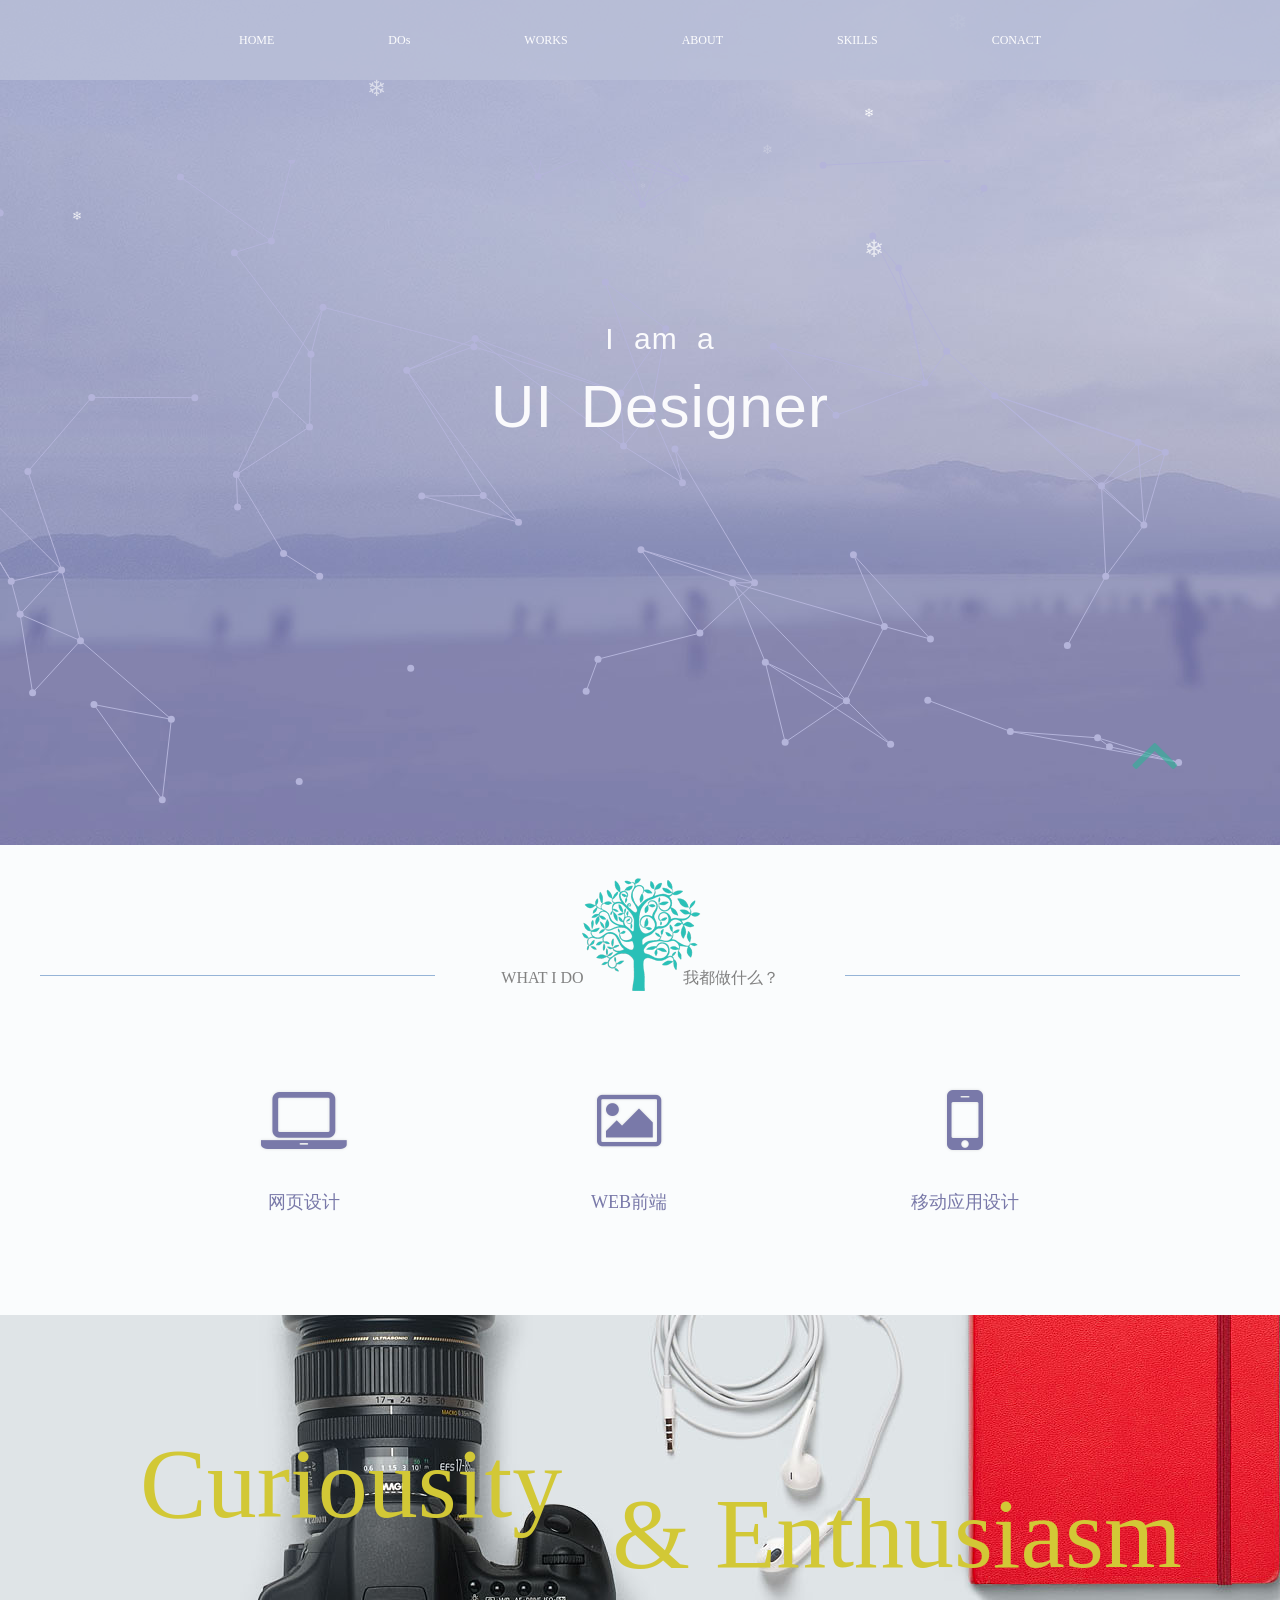
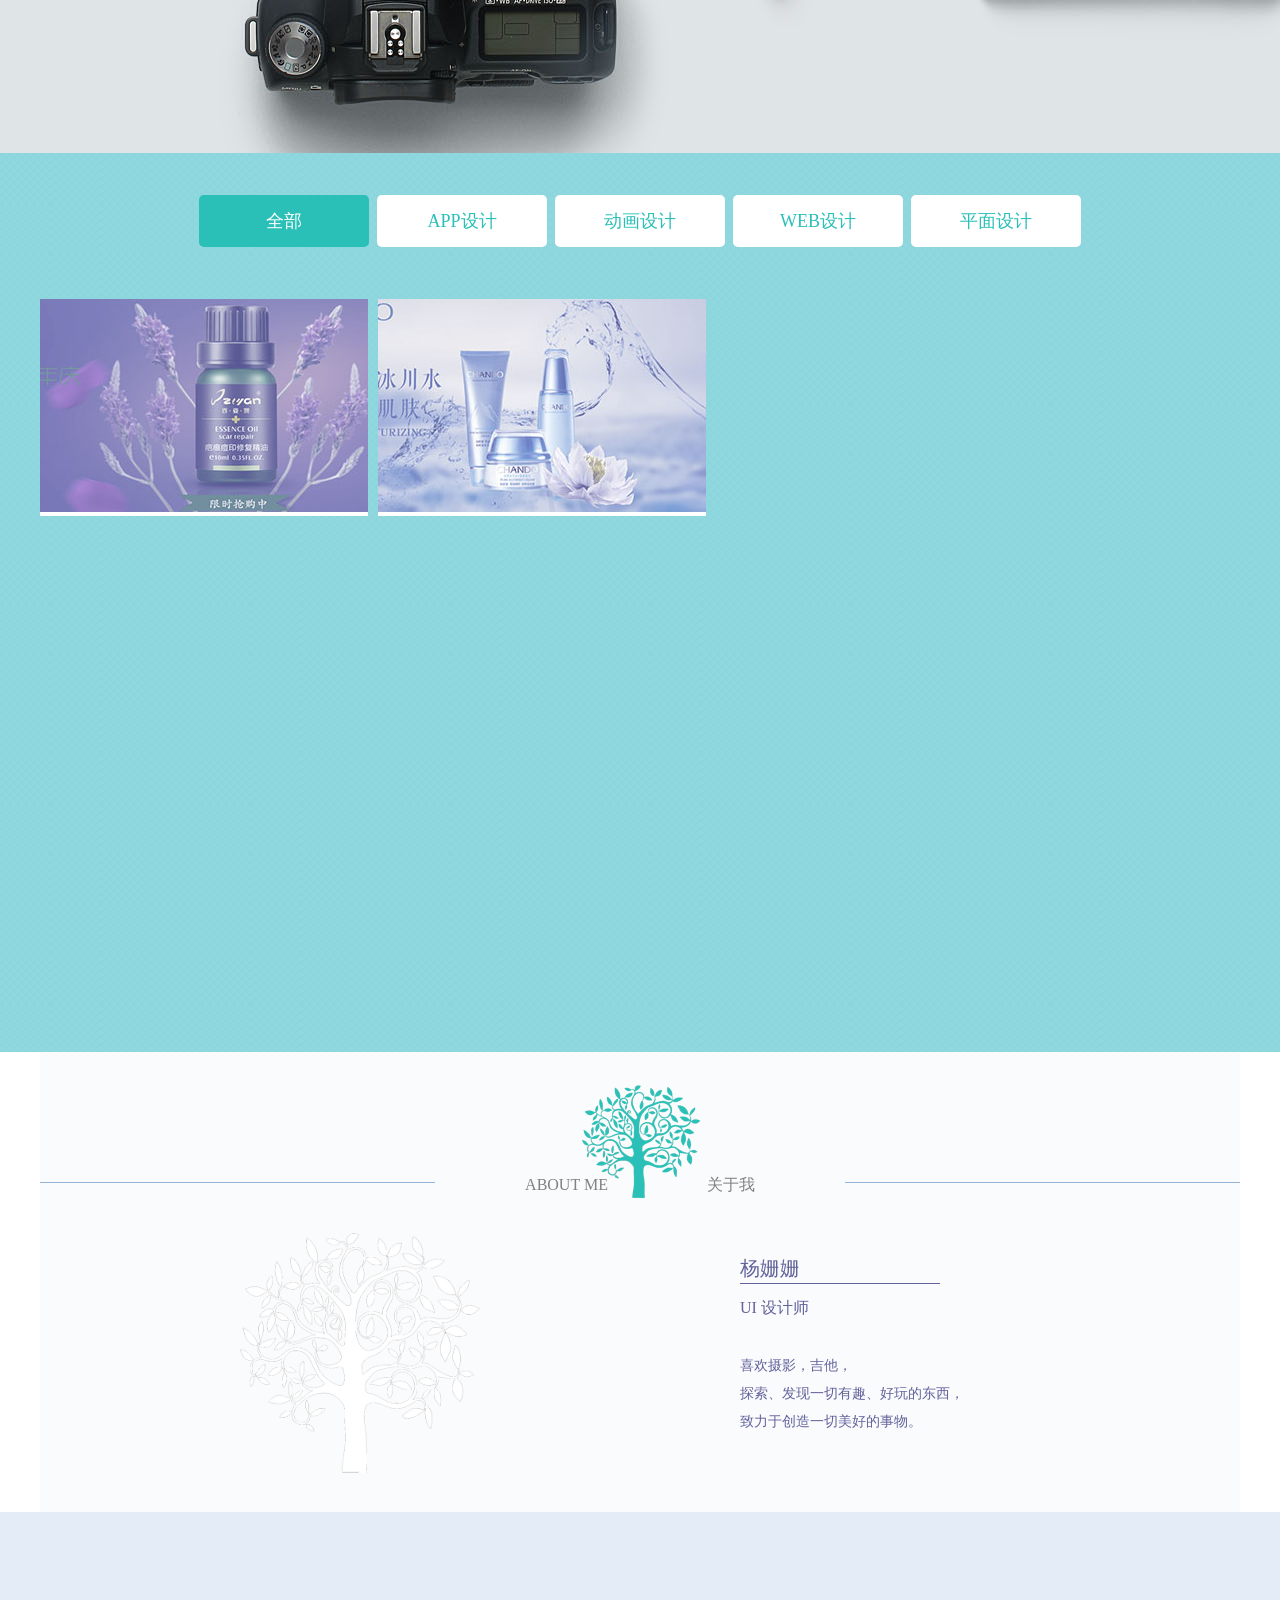
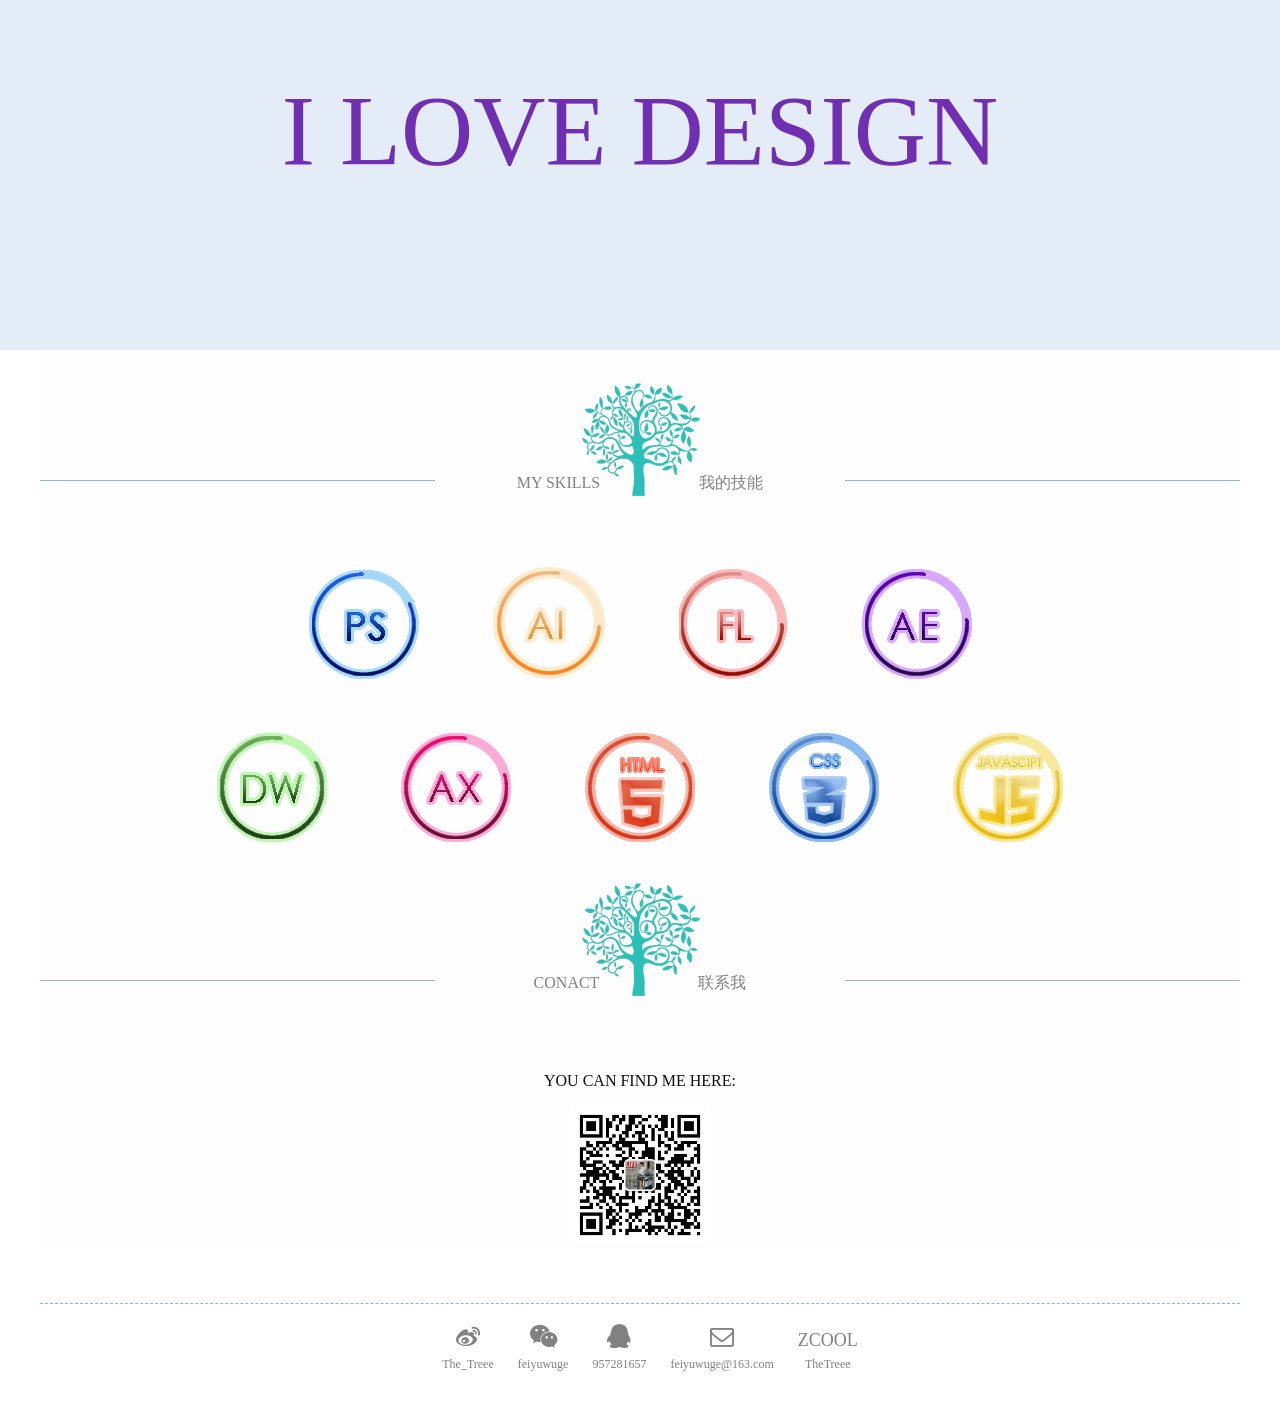
==== commit 62b925bd: "ok" ====
--- a/index.html
+++ b/index.html
@@ -95,9 +95,6 @@
     <h4>I am a </h4>
     <div class="design">
     <h1>UI Designer</h1>
-    <div class="design_l"><img src="images/design_07.png"></div>
-    <div class="design_r"></div>
-    <span class="design_r"><img src="images/design_11.png"></span>    </div>
     </div>
       </div>
 </div>
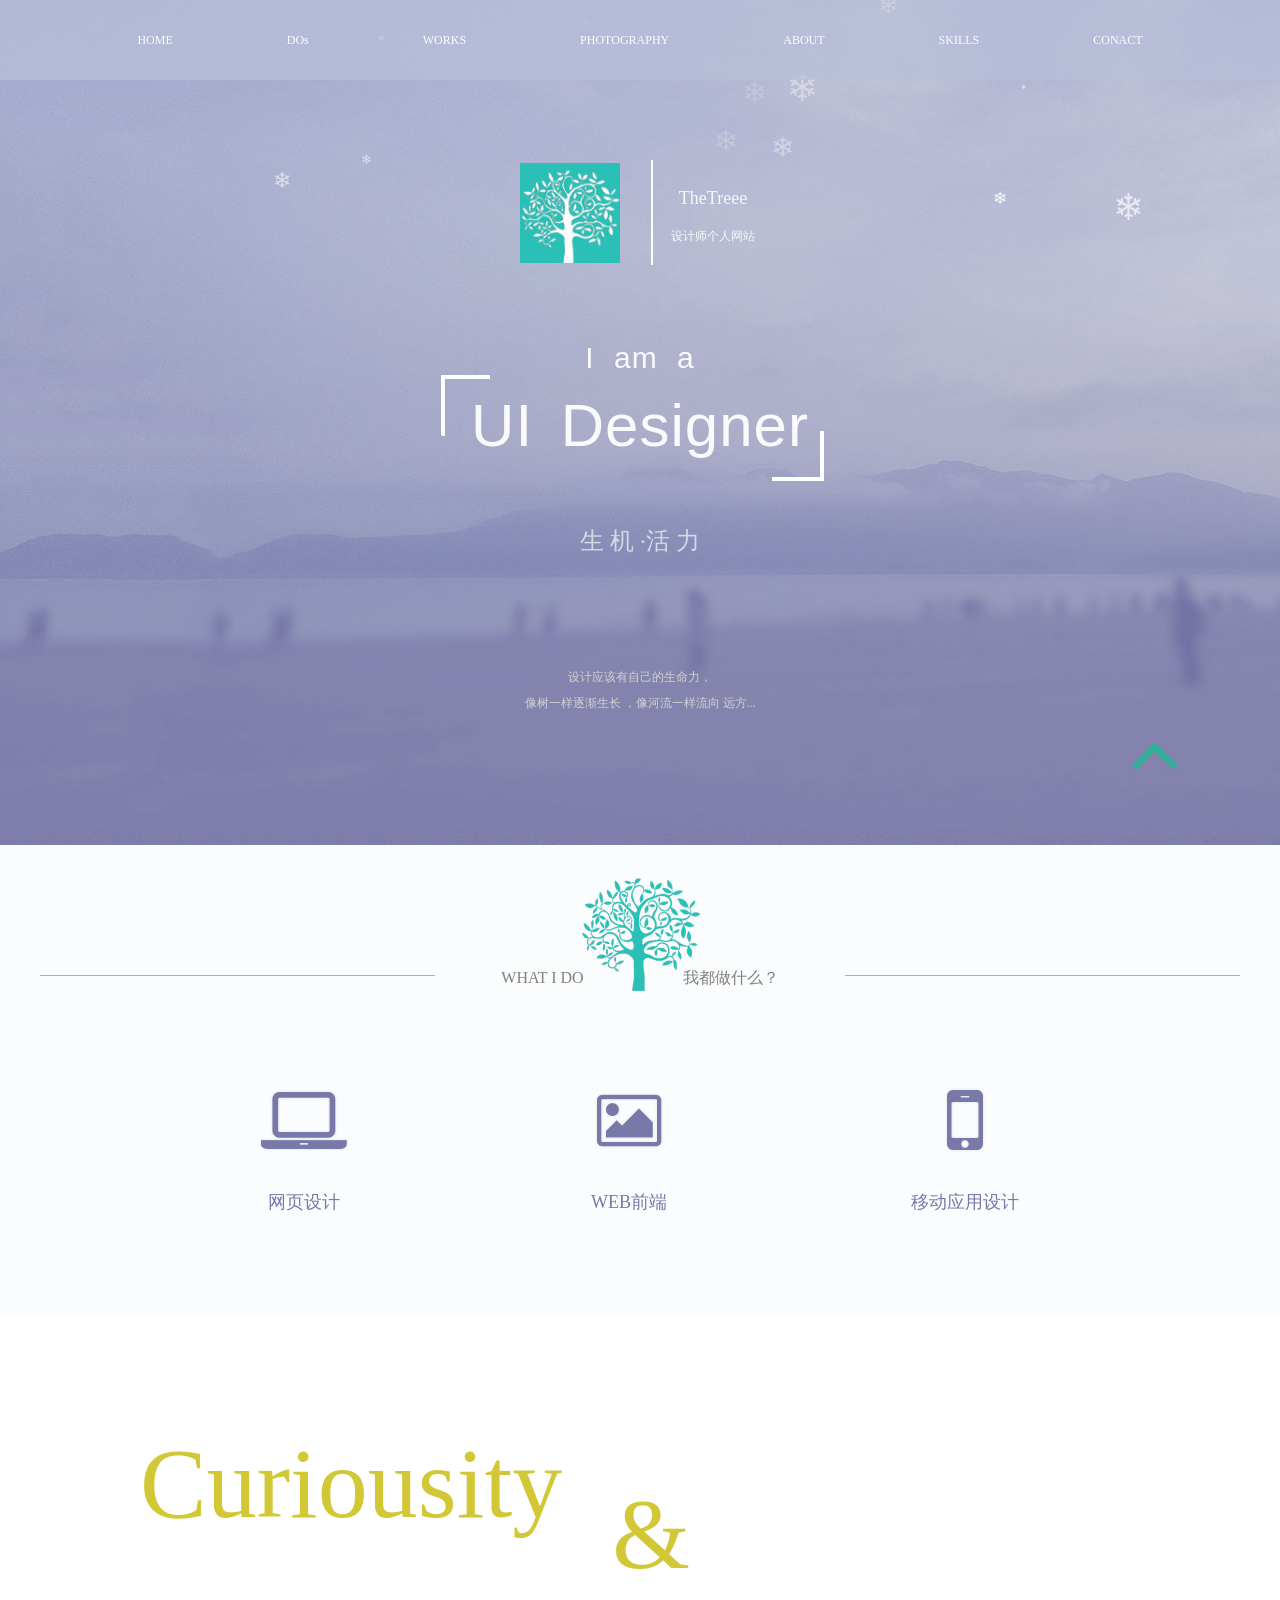
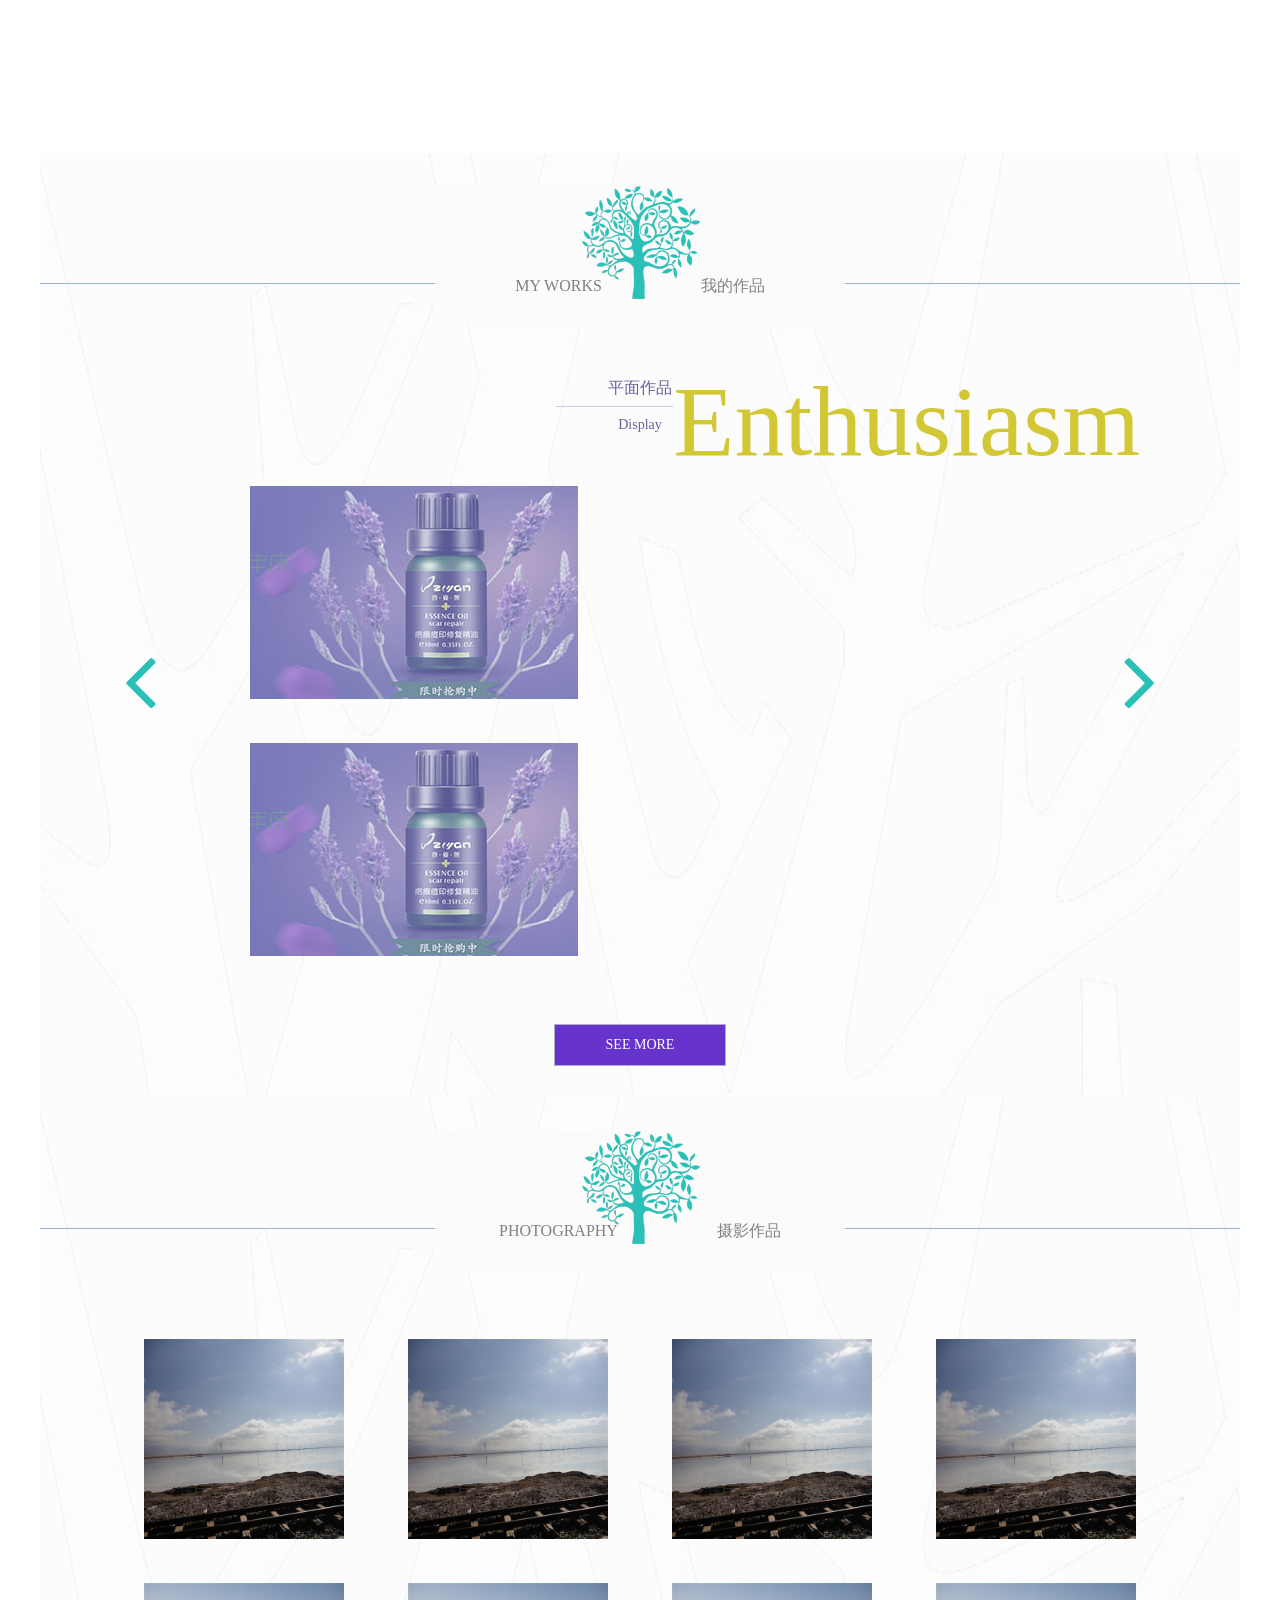
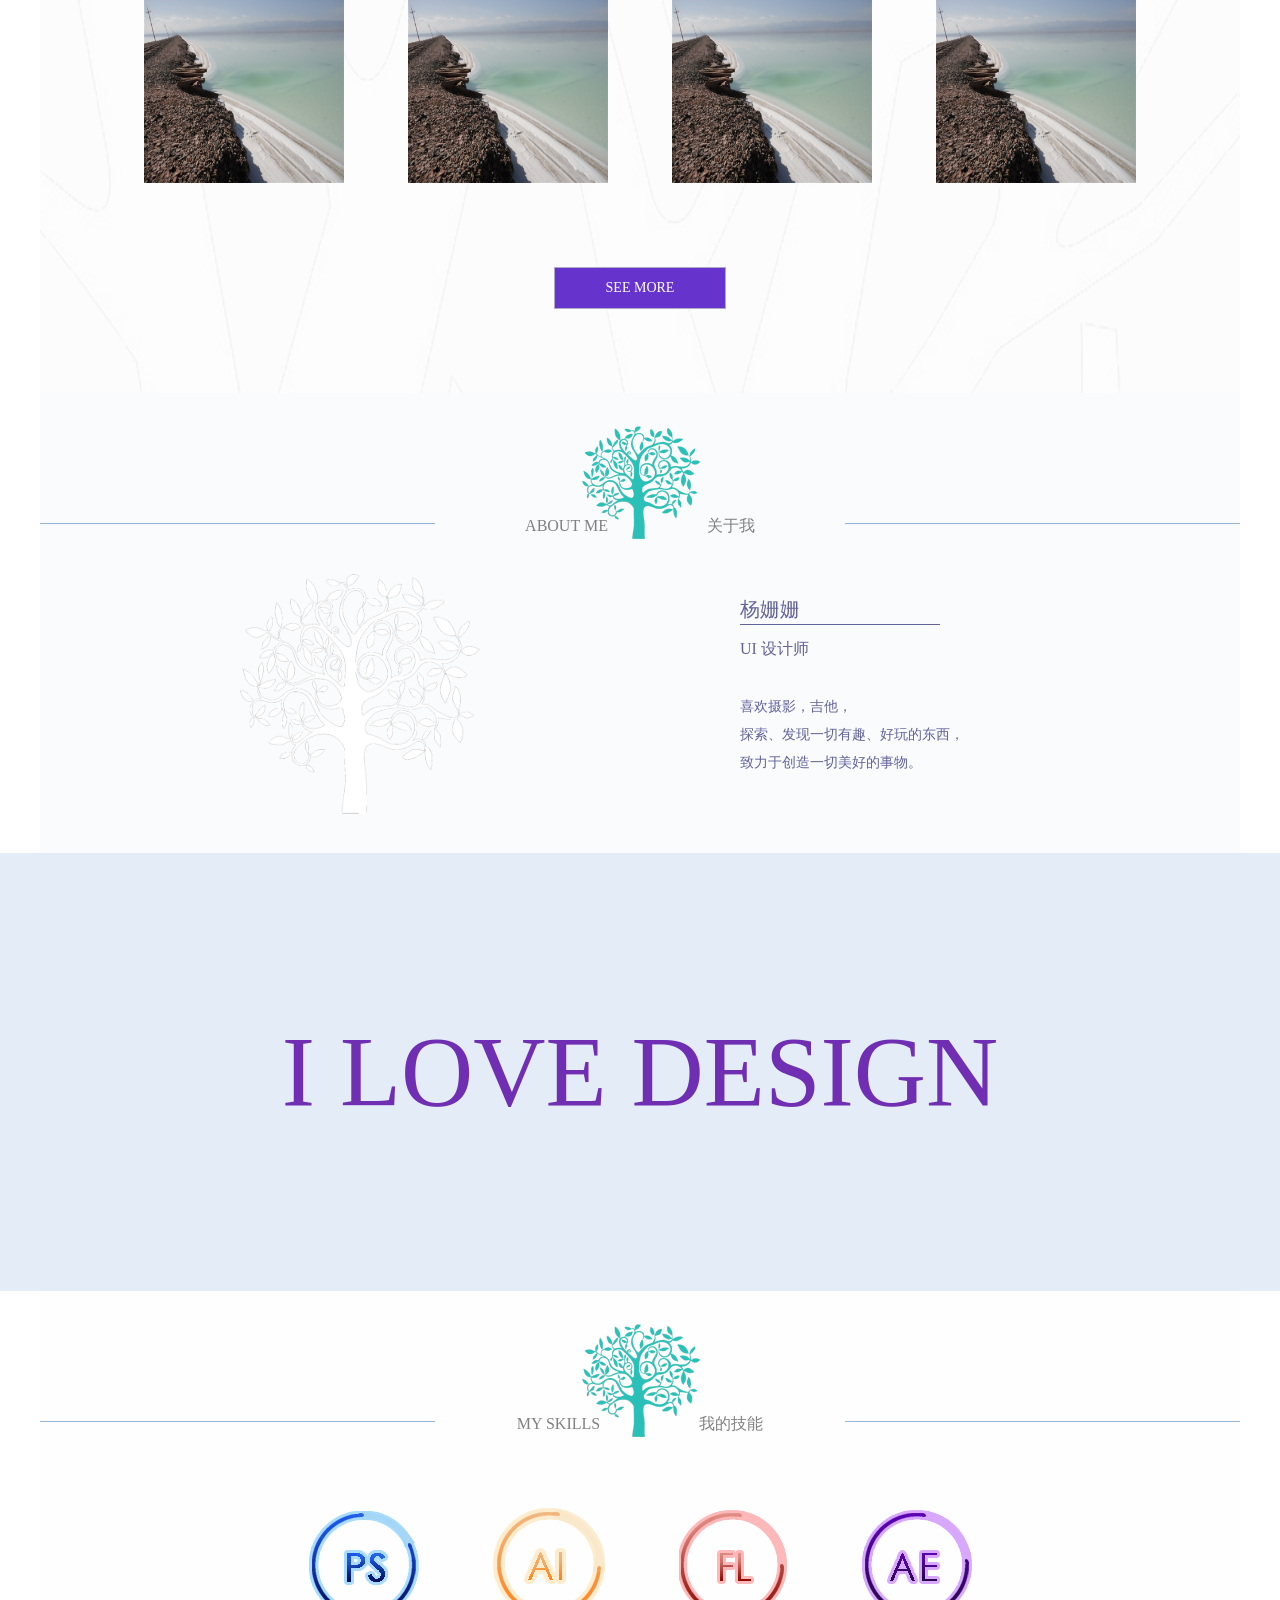
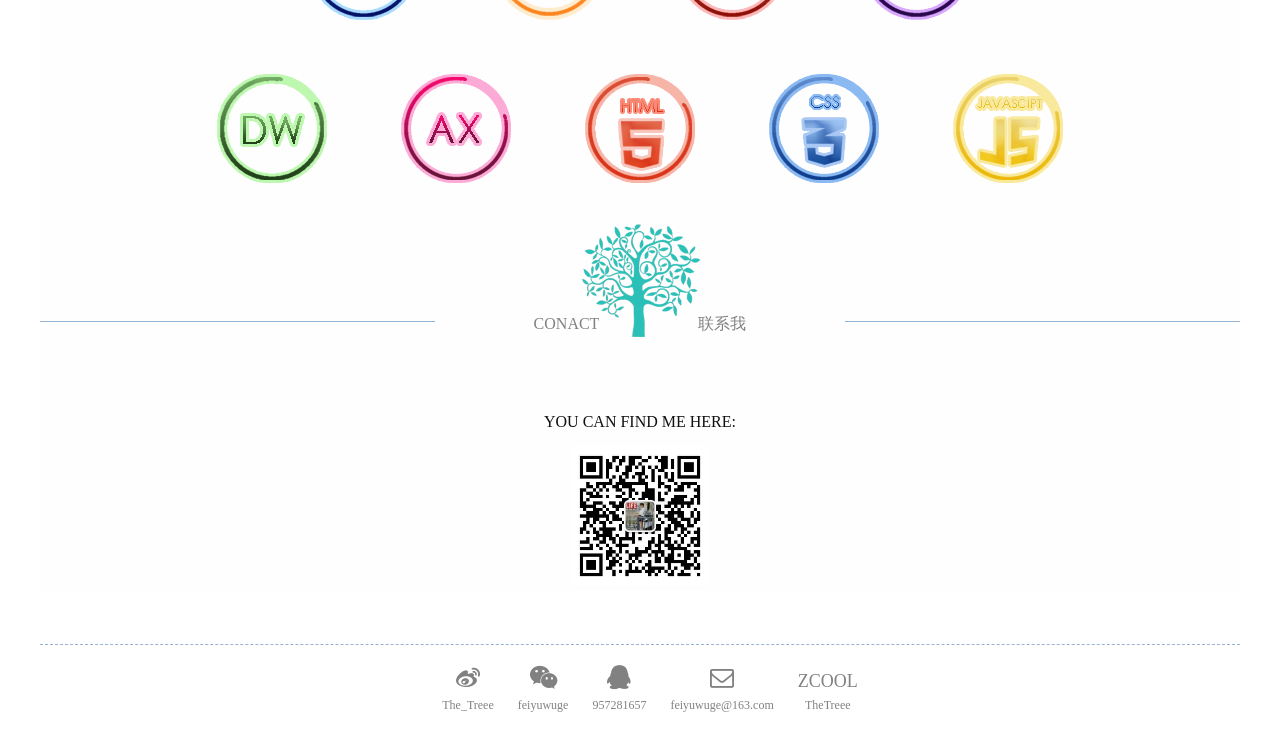
==== commit 50fcaed1: "ok" ====
--- a/index.html
+++ b/index.html
@@ -9,52 +9,16 @@
 <script src="js/kxbdSuperMarquee.js" type="text/javascript"></script>
 <script src="js/jquery.fancybox.js" type="text/javascript"></script>
 <script src="js/jq.js" type="text/javascript"></script>
- <script type='text/javascript' src="js/demo.js"></script>
-<script type='text/javascript' src="jquery.particleground.min.js"></script>
-<script type="text/javascript" src="js/jquery.isotope.min.js"></script>
+
 <link rel="stylesheet" type="text/css" href="css/jquery.fancybox.css" />
 <script type="text/javascript">
 	    $(function () {
 	        $.fn.snow({
 	            minSize: 5,		//雪花的最小尺寸
-	            maxSize: 25, 	//雪花的最大尺寸
-	            newOn: 350		//雪花出现的频率 这个数值越小雪花越多
+	            maxSize: 35, 	//雪花的最大尺寸
+	            newOn: 150		//雪花出现的频率 这个数值越小雪花越多
 	        });
 	    });
-	$(window).load(function() {	
-		if ($(window).width() > 200) {
-			// set the default position
-			var current = 0;
-			// set the direction
-			var direction = 'h';
-		
-			function bgscroll(){
-				// 1 pixel row at a time
-				current -= 1;
-				// move the background with backgrond-position css properties
-				$('.cloud-scroll').css("backgroundPosition", (direction == 'h') ? current+"px 0" : "0 " + current+"px");
-			}
-			//Calls the scrolling function repeatedly
-			setInterval(function() {
-				bgscroll()
-			}, 70);
-		}
-		$portfolio = $('.portfolio-items');
-		$portfolio.isotope({
-			itemSelector : 'li',
-			layoutMode : 'fitRows'
-		});
-		$portfolio_selectors = $('.product_filter >li>a');
-		$portfolio_selectors.on('click', function(){
-			$portfolio_selectors.removeClass('active');
-			$(this).addClass('active');
-			var selector = $(this).attr('data-filter');
-			$portfolio.isotope({ filter: selector });
-			return false;
-		});
-		
-	});
-
 
 	$(window).scroll(function(e) {
         if($(window).scrollTop()>100){
@@ -62,7 +26,7 @@
             $(".backup").fadeIn(1500);  
 			}
 		else{
-			$('nav').css('background','rgba(185,191,216,0.85)').css('border-bottom','none')
+			$('nav').css('background','rgba(185,191,216,0.75)').css('border-bottom','none')
 			$('nav>.inner>ul>li>a').css('color','#fdfdfe')
             $(".backup").fadeOut(1500);  
 			}
@@ -89,29 +53,35 @@
 
 <body>
 <header>
-
-<div id="particles">
-  <div class="intro">
+	<div class="inner">
+	<div class="logo_all">
+	<div class="logo"><img src="images/logo_03.jpg"></div>
+    <div class="logo_txt"><h2>TheTreee</h2>  <h5>  设计师个人网站</h5></div>
+    <div class="clear"></div>
+    </div>
     <h4>I am a </h4>
     <div class="design">
     <h1>UI Designer</h1>
-    </div>
-      </div>
-</div>
+    <div class="design_l"><img src="images/design_07.png"></div>
+    <div class="design_r"><img src="images/design_11.png"></div>
+    </div>
+    <h3>生   机  ·活    力</h3>
+    <p>设计应该有自己的生命力， <br>像树一样逐渐生长 ，像河流一样流向
+    远方...</p>
+    </div>
 </header>
 <nav>
-
 	<div class="inner">
-<ul>
+  <ul>
       <li><a href="#">HOME</a></li>
    	  <li><a href="#dos">DOs</a></li>
    	  <li><a href="#works">WORKS</a></li>
+   	  <li><a href="#PHOTOGRAPHY">PHOTOGRAPHY</a></li>
    	  <li><a href="#about">ABOUT</a></li>
    	  <li><a href="#skills">SKILLS</a></li>
       <li><a href="#CONACT">CONACT</a></li>
     </ul>
     </div>
-
 </nav>
 <section>
 		<a name="dos"></a>
@@ -133,45 +103,95 @@
 		<div class="other_top">
         	<div class="inner">
                 <h1>Curiousity</h1>
-                <h1>& Enthusiasm</h1>
+                <h1>& </h1>
+                <h1>Enthusiasm</h1>
             </div>
         </div>
 		<a name="works"></a>
-        	<div id="product">
-           
-            <div class="container inner">
-    <ul class="product_filter">
-      <li><a class="btn btn-primary active" href="#" data-filter="*">全部</a></li>
-      <li><a class="btn btn-primary" href="#" data-filter=".ui">APP设计</a></li>
-      <li><a class="btn btn-primary" href="#" data-filter=".dh">动画设计</a></li>
-      <li><a class="btn btn-primary" href="#" data-filter=".design">WEB设计</a></li>
-      <li><a class="btn btn-primary " href="#" data-filter=".pm">平面设计</a></li>
-    </ul>
-    <ul class="portfolio-items col-4 isotope" >
-          </li>
-      <li class="portfolio-item ui isotope-item isotope-hidden" >
-        <div class="item-inner">
-          <div class="portfolio-image"> <a class="fancybox" href="images/myworks_23.jpg" data-fancybox-group="gallery" title=""><img src="images/myworks_23.jpg" alt="" /></a> </div>
-        </div>
-      </li>
-
-      <li class="portfolio-item pm isotope-item isotope-hidden" >
-        <div class="item-inner">
-          <div class="portfolio-image"> <a class="fancybox" href="images/myworks_23.jpg" data-fancybox-group="gallery" title=""><img src="images/myworks_26.jpg" alt="" /></a></div>
-        </div>
-      </li>
-      
-      <li class="portfolio-item dh isotope-item isotope-hidden" >
-        <div class="item-inner">
-          <div class="portfolio-image"> <a class="fancybox" href="images/myworks_23.jpg" data-fancybox-group="gallery" title=""><img src="images/弹性动画.gif" alt="" /></a></div>
-        </div>
-        </li>
-        
-
-
-    </ul>
-  </div>
-				
+		<div class="works">
+        	<div class="works_inner">
+				<div class="works_icon">
+            <a href="javascript:void(0);" id="works_left"><i class="fa fa-angle-left"></i></a></a> 
+            <a href="javascript:void(0);" id="works_right"><i class="fa fa-angle-right"></i></a></a>
+            </div>
+            	<div class="works_top">
+                	<ul>
+                <li>
+                	<h3>平面作品</h3>
+                    <p>Display</p>
+				
+                <ul class="inside">
+                    <li><a class="fancybox" href="images/myworks_23.jpg" data-fancybox-group="gallery" title=""><img src="images/myworks_23.jpg" alt="" /></a></li>
+                    <li><a class="fancybox" href="images/myworks_23.jpg" data-fancybox-group="gallery" title=""><img src="images/myworks_23.jpg" alt="" /></a></li>
+                    <li><a class="fancybox" href="images/myworks_23.jpg" data-fancybox-group="gallery" title=""><img src="images/myworks_23.jpg" alt="" /></a></li>
+                    <li><a class="fancybox" href="images/myworks_23.jpg" data-fancybox-group="gallery" title=""><img src="images/myworks_23.jpg" alt="" /></a></li>
+                </ul>
+ 			  </li>
+                <li>
+                	<h3>网页作品</h3>
+                    <p>Display</p>
+				
+                <ul class="inside">
+                    <li><a class="fancybox" href="images/myworks_23.jpg" data-fancybox-group="gallery" title=""><img src="images/myworks_23.jpg" alt="" /></a></li>
+                    <li><a class="fancybox" href="images/myworks_23.jpg" data-fancybox-group="gallery" title=""><img src="images/myworks_23.jpg" alt="" /></a></li>
+                    <li><a class="fancybox" href="images/myworks_23.jpg" data-fancybox-group="gallery" title=""><img src="images/myworks_23.jpg" alt="" /></a></li>
+                    <li><a class="fancybox" href="images/myworks_23.jpg" data-fancybox-group="gallery" title=""><img src="images/myworks_23.jpg" alt="" /></a></li>
+                </ul>
+ 			  </li>
+                <li>
+                	<h3>动画作品</h3>
+                    <p>Display</p>
+				
+                <ul class="inside">
+                    <li><a class="fancybox" href="images/myworks_23.jpg" data-fancybox-group="gallery" title=""><img src="images/myworks_23.jpg" alt="" /></a></li>
+                    <li><a class="fancybox" href="images/myworks_23.jpg" data-fancybox-group="gallery" title=""><img src="images/myworks_23.jpg" alt="" /></a></li>
+                    <li><a class="fancybox" href="images/myworks_23.jpg" data-fancybox-group="gallery" title=""><img src="images/myworks_23.jpg" alt="" /></a></li>
+                    <li><a class="fancybox" href="images/myworks_23.jpg" data-fancybox-group="gallery" title=""><img src="images/myworks_23.jpg" alt="" /></a></li>
+                </ul>
+ 			  </li>
+                <li>
+                	<h3>APP作品</h3>
+                    <p>Display</p>
+				
+                <ul class="inside">
+                    <li><a class="fancybox" href="images/myworks_23.jpg" data-fancybox-group="gallery" title=""><img src="images/myworks_23.jpg" alt="" /></a></li>
+                    <li><a class="fancybox" href="images/myworks_23.jpg" data-fancybox-group="gallery" title=""><img src="images/myworks_23.jpg" alt="" /></a></li>
+                    <li><a class="fancybox" href="images/myworks_23.jpg" data-fancybox-group="gallery" title=""><img src="images/myworks_23.jpg" alt="" /></a></li>
+                    <li><a class="fancybox" href="images/myworks_23.jpg" data-fancybox-group="gallery" title=""><img src="images/myworks_23.jpg" alt="" /></a></li>
+                </ul>
+ 			  </li>
+             		</ul>
+              </div>
+                <div class="treee">
+                    <h2>My works</h2>
+                    <h2>我的作品</h2>
+                </div>
+                <div class="more">
+                	<h4>SEE MORE</h4>
+                </div>
+             </div>
+        </div>
+		<a name="PHOTOGRAPHY"></a>
+		<div class="photo">
+        	<div class="photo_inner">
+                    <p>
+                        <a class="fancybox" href="images/1-b.jpg" data-fancybox-group="gallery" title=""><img src="images/1-b.jpg" alt="" /></a>
+                        <a class="fancybox" href="images/1-b.jpg" data-fancybox-group="gallery" title=""><img src="images/1-b.jpg" alt="" /></a>
+                        <a class="fancybox" href="images/1-b.jpg" data-fancybox-group="gallery" title=""><img src="images/1-b.jpg" alt="" /></a>
+                        <a class="fancybox" href="images/1-b.jpg" data-fancybox-group="gallery" title=""><img src="images/1-b.jpg" alt="" /></a>
+                        <a class="fancybox" href="images/psb3.jpg" data-fancybox-group="gallery" title=""><img src="images/psb3.jpg" alt="" /></a>
+                        <a class="fancybox" href="images/psb3.jpg" data-fancybox-group="gallery" title=""><img src="images/psb3.jpg" alt="" /></a>
+                        <a class="fancybox" href="images/psb3.jpg" data-fancybox-group="gallery" title=""><img src="images/psb3.jpg" alt="" /></a>
+                        <a class="fancybox" href="images/psb3.jpg" data-fancybox-group="gallery" title=""><img src="images/psb3.jpg" alt="" /></a>
+                    </p>
+                <div class="treee">
+                	<h2>Photography</h2>
+                	<h2>摄影作品</h2>
+                </div>
+                <div class="more">
+                	<h4>SEE MORE</h4>
+                </div>
+            </div>
         </div>
 		<a name="about"></a>
 		<div class="about">
--- a/CSS/index.css
+++ b/CSS/index.css
@@ -114,13 +114,14 @@
 	}
 .design_l{
 	position: absolute;
-	left: 750px;
-	top:-65px;
+	left: 401px;
+	top: -10px;
 	}
 .design_r{
 	position: absolute;
+	right: 500;
 	bottom: 34px;
-	left: 1132px;
+	left: 732px;
 	}
 
 header h3 {
@@ -265,158 +266,13 @@
 	background: url(../images/work_bj_22.png) no-repeat left top;
 }
 
-#product {
-	height:899px;
-	background:url(../images/bg3.jpg) repeat 0 0;
-	z-index:-1;
-}
-.container {
-	padding:40px 0 0 0;
-}
-.product_filter {
-	list-style: none;
-	padding: 0;
-	margin: 0;
-	margin-bottom: 50px;
-	text-align: center;
-}
-.product_filter li {
-	display: inline-block;
-	padding: 2px;
-}
-.product_items li {
-	float: left;
-	padding: 0;
-	margin: 0;
-}
-.product_items.col_2 li {
-	width: 50%;
-}
-.product_items.col_3 li {
-	width: 33%;
-}
-.product_items.col_4 li {
-	width: 25%;
-}
-.product_items.col_5 li {
-	width: 20%;
-}
-.product_items.col_6 li {
-	width: 16%;
-}
-.btn.btn-primary {
-	background-color: #fff;
-}
-.btn.btn-primary:hover, .btn.btn-primary.active {
-	background-color: #2ac0b7;
-	color:#fff;
-}
-.btn {
-	display: inline-block;
-	padding: 6px 12px;
-	height:38px;
-	line-height: 38px;
-	width:144px;
-	margin-bottom: 0;
-	font-size: 18px;
-	font-weight: normal;
-	text-align: center;
-	white-space: nowrap;
-	vertical-align: middle;
-	cursor: pointer;
-	border: 1px solid transparent;
-	border-radius: 5px;
-	color:#2ac0b7;
-}
-.portfolio-item .item-inner {
-	margin: 0 10px 10px 0;
-	text-align: center;
-	background: #fff;
-}
-.portfolio-item img {
-	width: 100%;
-}
-.portfolio-item .portfolio-image {
-	position: relative;
-}
-.portfolio-item h5 {
-	margin: 0;
-	padding: 10px 0 0 0;
-	white-space: nowrap;
-	text-overflow: ellipsis;
-	overflow: hidden;
-}
-.portfolio-item .overlay {
-	position: absolute;
-	top: 0;
-	left: 0;
-	width: 100%;
-	height: 100%;
-	opacity: 0;
-	background-color: rgba(255, 255, 255, 0.9);
-	text-align: center;
-	vertical-align: middle;
-	-webkit-transition: opacity 300ms;
-	-moz-transition: opacity 300ms;
-	-o-transition: opacity 300ms;
-	transition: opacity 300ms;
-}
-.portfolio-item .overlay .preview {
-	position: relative;
-	top: 50%;
-	display: inline-block;
-	margin-top: -20px;
-}
-.portfolio-item:hover .overlay {
-	opacity: 1;
-}
-/* Start: Recommended Isotope styles */
-/**** Isotope Filtering ****/
-.isotope-item {
-	z-index: 2;
-}
-.isotope-hidden.isotope-item {
-	pointer-events: none;
-	z-index: 1;
-}
-/**** Isotope CSS3 transitions ****/
-.isotope, .isotope .isotope-item {
-	-webkit-transition-duration: 0.8s;
-	-moz-transition-duration: 0.8s;
-	-ms-transition-duration: 0.8s;
-	-o-transition-duration: 0.8s;
-	transition-duration: 0.8s;
-}
-.isotope {
-	-webkit-transition-property: height, width;
-	-moz-transition-property: height, width;
-	-ms-transition-property: height, width;
-	-o-transition-property: height, width;
-	transition-property: height, width;
-}
-.isotope .isotope-item {
-	-webkit-transition-property: -webkit-transform, opacity;
-	-moz-transition-property: -moz-transform, opacity;
-	-ms-transition-property: -ms-transform, opacity;
-	-o-transition-property: -o-transform, opacity;
-	transition-property: transform, opacity;
-}
-/**** disabling Isotope CSS3 transitions ****/
-.isotope.no-transition, .isotope.no-transition .isotope-item, .isotope .isotope-item.no-transition {
-	-webkit-transition-duration: 0s;
-	-moz-transition-duration: 0s;
-	-ms-transition-duration: 0s;
-	-o-transition-duration: 0s;
-	transition-duration: 0s;
-}
-/* End: Recommended Isotope styles */
-/* disable CSS transitions for containers with infinite scrolling*/
-.isotope.infinite-scrolling {
-	-webkit-transition: none;
-	-moz-transition: none;
-	-ms-transition: none;
-	-o-transition: none;
-	transition: none;
+.works_inner {
+	width: 1200px;
+	height: 744px;
+	border-top: 1px solid #95b4d7;
+	position: relative;
+	padding: 30px 0;
+	text-align: center;
 }
 .works_top{
 	overflow:hidden;
@@ -692,17 +548,3 @@
 .backup a{
 	color:#2eb398;
 	}
-#particles {
-  width: 100%;
-  height: 100%;
-  overflow: hidden;
-}
-
-.intro {
-  position: absolute;
-  left: 0;
-  top: 45%;
-  padding: 0 20px;
-  width: 100%;
-  text-align: center;
-}
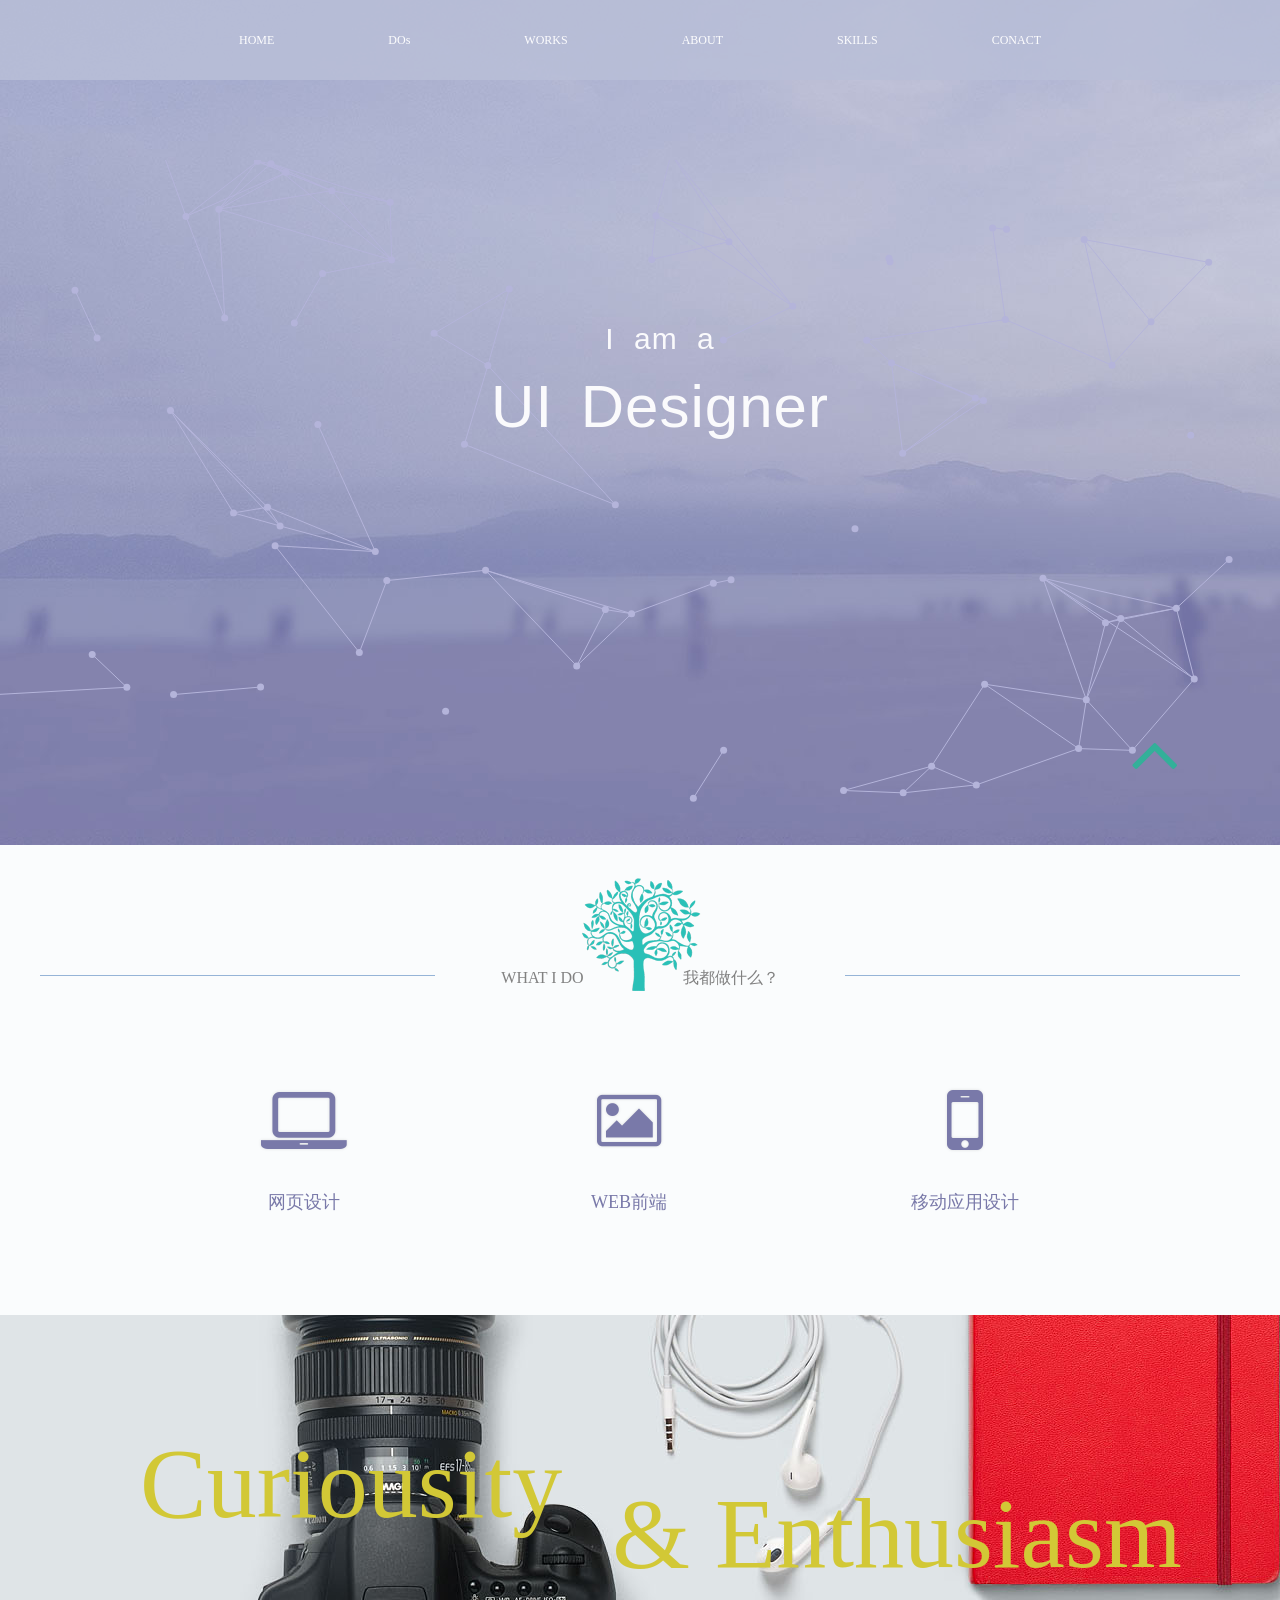
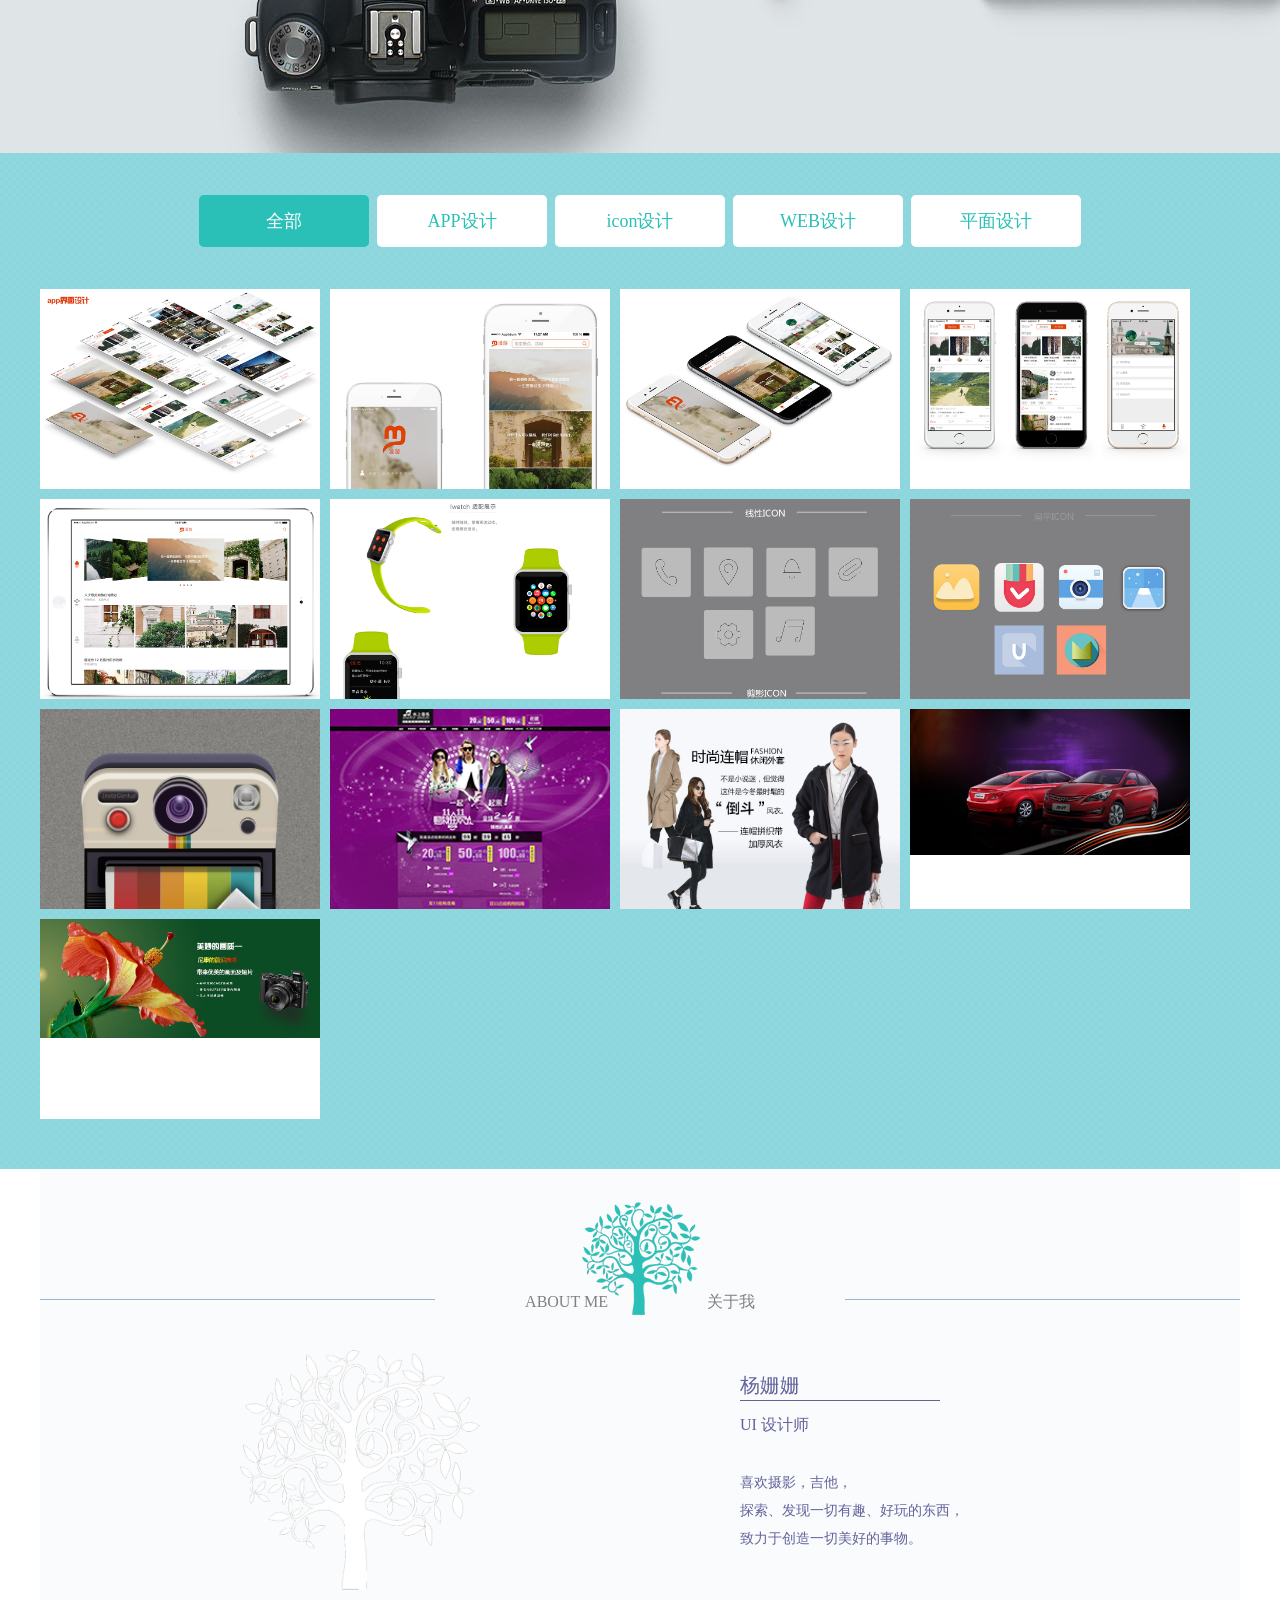
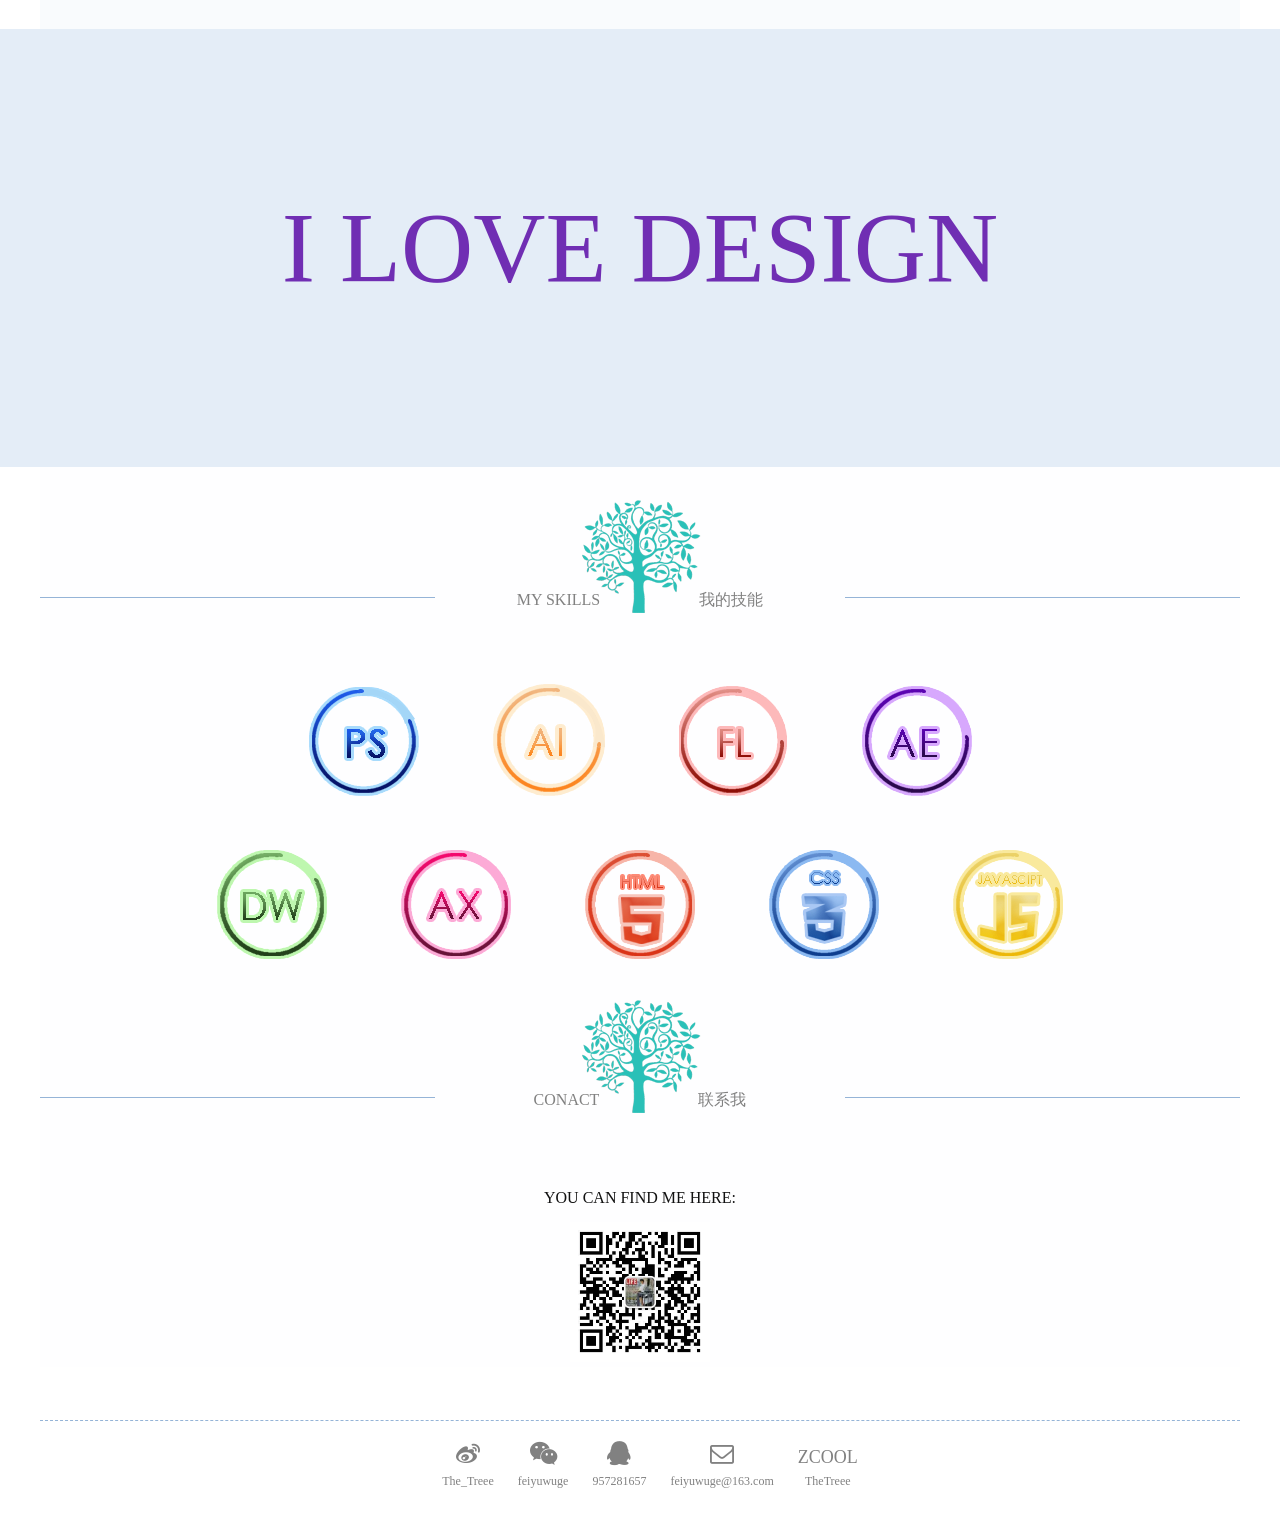
==== commit 3c6e2609: "third" ====
--- a/index.html
+++ b/index.html
@@ -3,22 +3,55 @@
 <head>
 <meta charset="utf-8">
 <title>TheTreee设计师个人网站</title>
+
 <link href="CSS/index.css" rel="stylesheet" type="text/css">
 <link href="CSS/font-awesome.min.css" rel="stylesheet" type="text/css">
+<link rel="stylesheet" type="text/css" href="css/jquery.fancybox.css" />
+
+
 <script src="js/jquery-1.11.1.min.js" type="text/javascript"></script>
 <script src="js/kxbdSuperMarquee.js" type="text/javascript"></script>
 <script src="js/jquery.fancybox.js" type="text/javascript"></script>
-<script src="js/jq.js" type="text/javascript"></script>
-
-<link rel="stylesheet" type="text/css" href="css/jquery.fancybox.css" />
+ <script type='text/javascript' src="js/demo.js"></script>
+<script type='text/javascript' src="jquery.particleground.min.js"></script>
+<script type="text/javascript" src="js/jquery.isotope.min.js"></script>
+
+
 <script type="text/javascript">
-	    $(function () {
-	        $.fn.snow({
-	            minSize: 5,		//雪花的最小尺寸
-	            maxSize: 35, 	//雪花的最大尺寸
-	            newOn: 150		//雪花出现的频率 这个数值越小雪花越多
-	        });
-	    });
+	$(window).load(function() {	
+		if ($(window).width() > 200) {
+			// set the default position
+			var current = 0;
+			// set the direction
+			var direction = 'h';
+		
+			function bgscroll(){
+				// 1 pixel row at a time
+				current -= 1;
+				// move the background with backgrond-position css properties
+				$('.cloud-scroll').css("backgroundPosition", (direction == 'h') ? current+"px 0" : "0 " + current+"px");
+			}
+			//Calls the scrolling function repeatedly
+			setInterval(function() {
+				bgscroll()
+			}, 70);
+		}
+		$portfolio = $('.portfolio-items');
+		$portfolio.isotope({
+			itemSelector : 'li',
+			layoutMode : 'fitRows'
+		});
+		$portfolio_selectors = $('.product_filter >li>a');
+		$portfolio_selectors.on('click', function(){
+			$portfolio_selectors.removeClass('active');
+			$(this).addClass('active');
+			var selector = $(this).attr('data-filter');
+			$portfolio.isotope({ filter: selector });
+			return false;
+		});
+		
+	});
+
 
 	$(window).scroll(function(e) {
         if($(window).scrollTop()>100){
@@ -26,13 +59,14 @@
             $(".backup").fadeIn(1500);  
 			}
 		else{
-			$('nav').css('background','rgba(185,191,216,0.75)').css('border-bottom','none')
+			$('nav').css('background','rgba(185,191,216,0.85)').css('border-bottom','none')
 			$('nav>.inner>ul>li>a').css('color','#fdfdfe')
             $(".backup").fadeOut(1500);  
 			}
     });
 
 	$(document).ready(function(e) {
+	$('.fancybox').fancybox();
             $(".backup").click(function(){  
                 $('body,html').animate({scrollTop:0},1000);  
                 return false;  
@@ -46,42 +80,37 @@
  		loop: 0,
  		btnGo:{left:'#works_left',right:'#works_right'}
 	})
-	$('.fancybox').fancybox();
 	    });
 </script>
 </head>
 
 <body>
 <header>
-	<div class="inner">
-	<div class="logo_all">
-	<div class="logo"><img src="images/logo_03.jpg"></div>
-    <div class="logo_txt"><h2>TheTreee</h2>  <h5>  设计师个人网站</h5></div>
-    <div class="clear"></div>
-    </div>
+
+<div id="particles">
+  <div class="intro">
+    <div class="design">
     <h4>I am a </h4>
-    <div class="design">
+    <div class="design_l"><img src="images/design_07.png"></div>
     <h1>UI Designer</h1>
-    <div class="design_l"><img src="images/design_07.png"></div>
     <div class="design_r"><img src="images/design_11.png"></div>
     </div>
-    <h3>生   机  ·活    力</h3>
-    <p>设计应该有自己的生命力， <br>像树一样逐渐生长 ，像河流一样流向
-    远方...</p>
-    </div>
+      </div>
+</div>
 </header>
 <nav>
+
 	<div class="inner">
-  <ul>
+<ul>
       <li><a href="#">HOME</a></li>
    	  <li><a href="#dos">DOs</a></li>
    	  <li><a href="#works">WORKS</a></li>
-   	  <li><a href="#PHOTOGRAPHY">PHOTOGRAPHY</a></li>
    	  <li><a href="#about">ABOUT</a></li>
    	  <li><a href="#skills">SKILLS</a></li>
       <li><a href="#CONACT">CONACT</a></li>
     </ul>
     </div>
+
 </nav>
 <section>
 		<a name="dos"></a>
@@ -103,95 +132,109 @@
 		<div class="other_top">
         	<div class="inner">
                 <h1>Curiousity</h1>
-                <h1>& </h1>
-                <h1>Enthusiasm</h1>
+                <h1>& Enthusiasm</h1>
             </div>
         </div>
-		<a name="works"></a>
-		<div class="works">
-        	<div class="works_inner">
-				<div class="works_icon">
-            <a href="javascript:void(0);" id="works_left"><i class="fa fa-angle-left"></i></a></a> 
-            <a href="javascript:void(0);" id="works_right"><i class="fa fa-angle-right"></i></a></a>
-            </div>
-            	<div class="works_top">
-                	<ul>
-                <li>
-                	<h3>平面作品</h3>
-                    <p>Display</p>
-				
-                <ul class="inside">
-                    <li><a class="fancybox" href="images/myworks_23.jpg" data-fancybox-group="gallery" title=""><img src="images/myworks_23.jpg" alt="" /></a></li>
-                    <li><a class="fancybox" href="images/myworks_23.jpg" data-fancybox-group="gallery" title=""><img src="images/myworks_23.jpg" alt="" /></a></li>
-                    <li><a class="fancybox" href="images/myworks_23.jpg" data-fancybox-group="gallery" title=""><img src="images/myworks_23.jpg" alt="" /></a></li>
-                    <li><a class="fancybox" href="images/myworks_23.jpg" data-fancybox-group="gallery" title=""><img src="images/myworks_23.jpg" alt="" /></a></li>
-                </ul>
- 			  </li>
-                <li>
-                	<h3>网页作品</h3>
-                    <p>Display</p>
-				
-                <ul class="inside">
-                    <li><a class="fancybox" href="images/myworks_23.jpg" data-fancybox-group="gallery" title=""><img src="images/myworks_23.jpg" alt="" /></a></li>
-                    <li><a class="fancybox" href="images/myworks_23.jpg" data-fancybox-group="gallery" title=""><img src="images/myworks_23.jpg" alt="" /></a></li>
-                    <li><a class="fancybox" href="images/myworks_23.jpg" data-fancybox-group="gallery" title=""><img src="images/myworks_23.jpg" alt="" /></a></li>
-                    <li><a class="fancybox" href="images/myworks_23.jpg" data-fancybox-group="gallery" title=""><img src="images/myworks_23.jpg" alt="" /></a></li>
-                </ul>
- 			  </li>
-                <li>
-                	<h3>动画作品</h3>
-                    <p>Display</p>
-				
-                <ul class="inside">
-                    <li><a class="fancybox" href="images/myworks_23.jpg" data-fancybox-group="gallery" title=""><img src="images/myworks_23.jpg" alt="" /></a></li>
-                    <li><a class="fancybox" href="images/myworks_23.jpg" data-fancybox-group="gallery" title=""><img src="images/myworks_23.jpg" alt="" /></a></li>
-                    <li><a class="fancybox" href="images/myworks_23.jpg" data-fancybox-group="gallery" title=""><img src="images/myworks_23.jpg" alt="" /></a></li>
-                    <li><a class="fancybox" href="images/myworks_23.jpg" data-fancybox-group="gallery" title=""><img src="images/myworks_23.jpg" alt="" /></a></li>
-                </ul>
- 			  </li>
-                <li>
-                	<h3>APP作品</h3>
-                    <p>Display</p>
-				
-                <ul class="inside">
-                    <li><a class="fancybox" href="images/myworks_23.jpg" data-fancybox-group="gallery" title=""><img src="images/myworks_23.jpg" alt="" /></a></li>
-                    <li><a class="fancybox" href="images/myworks_23.jpg" data-fancybox-group="gallery" title=""><img src="images/myworks_23.jpg" alt="" /></a></li>
-                    <li><a class="fancybox" href="images/myworks_23.jpg" data-fancybox-group="gallery" title=""><img src="images/myworks_23.jpg" alt="" /></a></li>
-                    <li><a class="fancybox" href="images/myworks_23.jpg" data-fancybox-group="gallery" title=""><img src="images/myworks_23.jpg" alt="" /></a></li>
-                </ul>
- 			  </li>
-             		</ul>
-              </div>
-                <div class="treee">
-                    <h2>My works</h2>
-                    <h2>我的作品</h2>
-                </div>
-                <div class="more">
-                	<h4>SEE MORE</h4>
-                </div>
-             </div>
-        </div>
-		<a name="PHOTOGRAPHY"></a>
-		<div class="photo">
-        	<div class="photo_inner">
-                    <p>
-                        <a class="fancybox" href="images/1-b.jpg" data-fancybox-group="gallery" title=""><img src="images/1-b.jpg" alt="" /></a>
-                        <a class="fancybox" href="images/1-b.jpg" data-fancybox-group="gallery" title=""><img src="images/1-b.jpg" alt="" /></a>
-                        <a class="fancybox" href="images/1-b.jpg" data-fancybox-group="gallery" title=""><img src="images/1-b.jpg" alt="" /></a>
-                        <a class="fancybox" href="images/1-b.jpg" data-fancybox-group="gallery" title=""><img src="images/1-b.jpg" alt="" /></a>
-                        <a class="fancybox" href="images/psb3.jpg" data-fancybox-group="gallery" title=""><img src="images/psb3.jpg" alt="" /></a>
-                        <a class="fancybox" href="images/psb3.jpg" data-fancybox-group="gallery" title=""><img src="images/psb3.jpg" alt="" /></a>
-                        <a class="fancybox" href="images/psb3.jpg" data-fancybox-group="gallery" title=""><img src="images/psb3.jpg" alt="" /></a>
-                        <a class="fancybox" href="images/psb3.jpg" data-fancybox-group="gallery" title=""><img src="images/psb3.jpg" alt="" /></a>
-                    </p>
-                <div class="treee">
-                	<h2>Photography</h2>
-                	<h2>摄影作品</h2>
-                </div>
-                <div class="more">
-                	<h4>SEE MORE</h4>
-                </div>
-            </div>
+        
+ <!--作品集-->       
+        
+		<a name="myworks"></a>
+        	<div id="myworks">
+           
+            <div class="container inner">
+            
+    <ul class="product_filter">
+      <li><a class="btn btn-primary active" href="#" data-filter=".app .icon .web .pm">全部</a></li>
+      <li><a class="btn btn-primary" href="#" data-filter=".app">APP设计</a></li>
+      <li><a class="btn btn-primary" href="#" data-filter=".icon">icon设计</a></li>
+      <li><a class="btn btn-primary" href="#" data-filter=".web">WEB设计</a></li>
+      <li><a class="btn btn-primary " href="#" data-filter=".pm">平面设计</a></li>
+    </ul>
+    <ul class="portfolio-items col-4 isotope" >
+     
+     <!--app-->
+    
+      <li class="portfolio-item app isotope-item isotope-hidden" >
+        <div class="item-inner">
+          <div class="portfolio-image"> <a class="fancybox" href="images/app/style1－1.jpg" data-fancybox-group="gallery" title=""><img src="images/app/style1－1.jpg" alt="" /></a> </div>
+        </div>
+      </li>
+     
+      <li class="portfolio-item app isotope-item isotope-hidden" >
+        <div class="item-inner">
+          <div class="portfolio-image"> <a class="fancybox" href="images/app/style1－2.jpg" data-fancybox-group="gallery" title=""><img src='images/app/style1－2.jpg' alt="" /></a> </div>
+        </div>
+      </li>
+      <li class="portfolio-item app isotope-item isotope-hidden" >
+        <div class="item-inner">
+          <div class="portfolio-image"> <a class="fancybox" href="images/app/iPhone11.png" data-fancybox-group="gallery" title=""><img src='images/app/iPhone11.png' alt="" /></a> </div>
+        </div>
+      </li>
+      <li class="portfolio-item app isotope-item isotope-hidden" >
+        <div class="item-inner">
+          <div class="portfolio-image"> <a class="fancybox" href='images/app/iPhone1.png' data-fancybox-group="gallery" title=""><img src='images/app/iPhone1.png' alt="" /></a> </div>
+        </div>
+      </li>
+      <li class="portfolio-item app isotope-item isotope-hidden" >
+        <div class="item-inner">
+          <div class="portfolio-image"> <a class="fancybox" href='images/app/hengp.png' data-fancybox-group="gallery" title=""><img src='images/app/hengp.png' alt="" /></a> </div>
+        </div>
+      </li>
+      <li class="portfolio-item app isotope-item isotope-hidden" >
+        <div class="item-inner">
+          <div class="portfolio-image"> <a class="fancybox" href='images/app/iwatch.jpg' data-fancybox-group="gallery" title=""><img src='images/app/iwatch.jpg' alt="" /></a> </div>
+        </div>
+      </li>
+      
+      <!--icon-->
+      <li class="portfolio-item icon isotope-item isotope-hidden" >
+        <div class="item-inner">
+          <div class="portfolio-image"> <a class="fancybox" href='images/icon/icon1.jpg' data-fancybox-group="gallery" title=""><img src='images/icon/icon1.jpg' alt="" /></a> </div>
+        </div>
+      </li>
+      <li class="portfolio-item icon isotope-item isotope-hidden" >
+        <div class="item-inner">
+          <div class="portfolio-image"> <a class="fancybox" href='images/icon/icon2.jpg' data-fancybox-group="gallery" title=""><img src='images/icon/icon2.jpg' alt="" /></a> </div>
+        </div>
+      </li>
+      <li class="portfolio-item icon isotope-item isotope-hidden" >
+        <div class="item-inner">
+          <div class="portfolio-image"> <a class="fancybox" href='images/icon/icon3.jpg' data-fancybox-group="gallery" title=""><img src='images/icon/icon3.jpg' alt="" /></a> </div>
+        </div>
+      </li>
+      
+      <!--web-->
+      <li class="portfolio-item web isotope-item isotope-hidden" >
+        <div class="item-inner">
+          <div class="portfolio-image"> <a class="fancybox" href='images/web/杨姗姗21.png' data-fancybox-group="gallery" title=""><img src='images/web/杨姗姗21.png' alt="" /></a> </div>
+        </div>
+      </li>
+      <li class="portfolio-item web isotope-item isotope-hidden" >
+        <div class="item-inner">
+          <div class="portfolio-image"> <a class="fancybox" href='images/web/chuyu.jpg' data-fancybox-group="gallery" title=""><img src='images/web/chuyu.jpg' alt="" /></a> </div>
+        </div>
+      </li>
+      
+      <!--pm-->
+      <li class="portfolio-item pm isotope-item isotope-hidden" >
+        <div class="item-inner">
+          <div class="portfolio-image"> <a class="fancybox" href='images/web/汽车.jpg' data-fancybox-group="gallery" title=""><img src='images/web/汽车.jpg' alt="" /></a> </div>
+        </div>
+      </li>
+
+      <li class="portfolio-item pm isotope-item isotope-hidden" >
+        <div class="item-inner">
+          <div class="portfolio-image"> <a class="fancybox" href='images/web/nikang.jpg' data-fancybox-group="gallery" title=""><img src='images/web/nikang.jpg' alt="" /></a> </div>
+        </div>
+      </li>
+
+
+    </ul>
+    </div>
+  </div>
+  
+  
+		<!--about-->		
         </div>
 		<a name="about"></a>
 		<div class="about">
@@ -210,9 +253,16 @@
                 <div></div>
              </div>
         </div>
+        
+     <!--other-->   
+        
 		<div class="other_bot">
         	<h1>I LOVE DESIGN</h1>
         </div>
+        
+        
+  <!--skills-->      
+        
 		<a name="skills"></a>
   <div class="skills">
         	<div class="skills_inner">
@@ -238,6 +288,9 @@
         
         </div>
 </section>
+
+<!--conact-->
+
 <footer>
             		<a name="CONACT"></a>
   <div class="con_inner">
--- a/CSS/index.css
+++ b/CSS/index.css
@@ -1,550 +1,718 @@
-@charset "utf-8";
-/* CSS Document */
-* {
-	margin: 0;
-	padding: 0;
-	font-weight: normal;
-}
-li {
-	list-style: none;
-}
-img {
-	border: none;
-	list-style: none;
-}
-a {
-	text-decoration: none;
-}
-input {
-	border: none;
-	background-color: transparent;
-}
-textarea {
-	resize: none;
-}
-body {
-	font-family: "方正兰亭中粗黑_GBK";
-}
-.clear{
-	clear:both;
-	}
-.inner {
-	width: 1200px;
-	margin: 0 auto;
-}
-header {
-	height: 685px;
-	background: url(../images/banner_bj_01.jpg) no-repeat left bottom;
-	position: relative;
-	text-align: center;
-	padding-top: 160px;
-}
-.logo_all{
-	width:1200px;
-	margin:0 auto;
-	text-align:center;
-	overflow:hidden;
-	}
-.logo {
-	padding-top:3px;
-	width:100px;
-	height:97px;
-	margin-left:480px;
-	float:left;
-}
-.logo img{
-	display:block;
-	width:100px;
-	height:100px;
-    }
-.logo_txt:before{
-	content:'';
-	display:block;
-	width:2px;
-	height:120px;
-	position:absolute;
-	left:-20px;
-	bottom:15px;
-	background:#FFF;
-	z-index:999;
-	}
-
-.logo_txt{
-	padding-right:485px;
-	float:right;
-	height:120px;
-	position:relative;
-	}
-header h2 {
-	padding-top:18px;
-	font-size: 18px;
-	color: #f5f9f9;
-	line-height: 40px;
-	font-weight: normal;
-}
-header h5 {
-	font-size: 12px;
-	color: #f5f9f9;
-	line-height: 36px;
-	font-weight: normal;
-}
-
-header h4 {
-	font-size: 30px;
-	color: #fafafc;
-	font-family: impact, arial;
-	font-weight: normal;
-	line-height: 55px;
-	padding-top: 50px;
-	letter-spacing: 1px;
-	word-spacing: 10px;
-}
-header h1 {
-	color: #fafafc;
-	font-size: 60px;
-	font-family: impact, arial;
-	font-weight: normal;
-	letter-spacing: 1px;
-	word-spacing: 10px;
-	line-height: 81px;
-	padding-bottom: 53px;
-}
-.design{
-	position:relative;
-	}
-.design_l{
-	position: absolute;
-	left: 401px;
-	top: -10px;
-	}
-.design_r{
-	position: absolute;
-	right: 500;
-	bottom: 34px;
-	left: 732px;
-	}
-
-header h3 {
-	font-size: 24px;
-	color: #d6d9e2;
-	line-height: 45px;
-	font-weight: normal;
-}
-header p {
-	font-size: 12px;
-	color: #d1d3d2;
-	line-height: 26px;
-	padding-top: 100px;
-}
-nav {
-	width: 100%;
-	background: rgba(185,191,216,0.75);
-	position: fixed;
-	left: 0;
-	top: 0;
-	z-index: 1;
-}
-nav .inner {
-	height: 80px;
-}
-nav ul {
-	text-align: center;
-}
-nav ul li {
-	display: inline-block;
-	padding: 0 35px;
-}
-nav ul li a {
-	font-size: 12px;
-	color: #fdfdfe;
-	display: block;
-	line-height: 80px;
-	padding:0 20px;
-	
-}
-nav ul li a:hover{
-	text-decoration:blink;
-	color:#fdfdfe;
-	font-size:bold;
-	text-shadow:0 0 2px #999;
-	background:#2eb398;
-	}
-.dos {
-	width: 100%;
-	height: 340px;
-	background: #fafcfd;
-	padding-top: 130px;
-}
-.dos .treee {
-	background-color: #fafcfd;
-}
-.treee {
-	width: 350px;
-	height: 140px;
-	background: url(../images/treee_08.png) no-repeat center top;
-	text-align: center;
-	position: absolute;
-	left: 395px;
-	top: -98px;
-	padding: 0 30px;
-}
-.treee h2 {
-	font-size: 16px;
-	color: #818181;
-	display: inline-block;
-	text-align: center;
-	line-height: 200px;
-	text-transform:uppercase;
-}
-.treee h2:last-child {
-	padding-left: 95px;
-}
-.border {
-	width: 1200px;
-	height: 126px;
-	padding-top: 96px;
-	border-top:1px solid #95b4d7;
-	position: relative;
-	text-align: center;
-}
-.border ul li {
-	display: inline-block;
-	padding: 0 120px;
-}
-.border ul li p {
-	font-size: 18px;
-	color: #7979a9;
-	line-height:60px;
-	text-align: center;
-}
-.border ul li>a{
-	font-size:60px;
-	color: #7979a9;
-	line-height: 100px;
-	text-shadow:0 0 3px rgba(102,102,102,0.2);
-	}
-.border ul li:nth-child(1)>a{
-	font-size:80px;
-	}
-.border ul li:last-child>a{
-	font-size:84px;
-	}
-.border ul li a:hover{
-	text-shadow:0 0 3px rgba(102,102,102,0.7);
-	}
-
-.other_top {
-	width: 100%;
-	height: 438px;
-	background:url(../images/desktop.jpg) no-repeat left top fixed;
-}
-.other_top h1{
-	font-size:100px;
-	color:#d2c836;
-	font-family:"华文隶书";
-	}
-.other_top h1:nth-child(1){
-	line-height:338px;
-	padding-left:100px;
-	float:left;
-	}
-.other_top h1:nth-child(2){
-	line-height:438px;
-	float:left;
-	padding-left:50px;
-	}
-.other_top h1:nth-child(3){
-	line-height:538px;
-	padding-right:100px;
-	float:right;
-	}
-.works {
-	width: 1200px;
-	height: 815px;
-	padding-top: 130px;
-	margin:0 auto;
-	background: url(../images/work_bj_22.png) no-repeat left top;
-}
-
-.works_inner {
-	width: 1200px;
-	height: 744px;
-	border-top: 1px solid #95b4d7;
-	position: relative;
-	padding: 30px 0;
-	text-align: center;
-}
-.works_top{
-	overflow:hidden;
-	padding:20px 0;
-	}
-.works_top>ul{
-	overflow:hidden;
-	}
-
-.works_top>ul>li{
-	width:1200px;
-	float:left;
-	}
-.works_inner h3 {
-	font-size: 16px;
-	color: #63639b;
-	width: 168px;
-	border-bottom: 1px #c9cadd solid;
-	line-height: 37px;
-	padding-top: 35px;
-	margin: 0 auto;
-}
-.works_inner p {
-	font-size: 14px;
-	color: #63639b;
-	line-height: 35px;
-}
-.works_inner .treee {
-	background-color: #fbfbfc;
-}
-.inside{
-	text-align: center;
-	padding: 24px 0;
-}
-.inside li {
-	display: inline-block;
-	padding: 20px 60px;
-}
-.works_icon {
-	width: 1032px;
-	position: absolute;
-	top: 346px;
-	left: 0px;
-	padding: 0 84px;
-}
-#works_left {
-	font-size:90px;
-	color:#2ac0b7;
-	float: left;
-}
-#works_right{
-	font-size:90px;
-	color:#2ac0b7;
-	float: right;
-}
-.more {
-	width: 170px;
-	heght: 40px;
-	border: 1px #acacc9 solid;
-	margin: 0 auto;
-	background:#63C;
-}
-.more h4 {
-	font-size: 14px;
-	color: #FFF;
-	line-height: 40px;
-	text-align: center;
-}
-.more:hover{
-	box-shadow:0 0 5px #acacc9;
-	background:#3CC;
-	}
-.photo {
-	width: 1200px;
-	height: 765px;
-	padding-top: 130px;
-	margin:0 auto;
-	background: url(../images/work_bj_22.png) no-repeat left top;
-}
-.photo_inner {
-	width: 1200px;
-	height: 744px;
-	border-top: 1px solid #95b4d7;
-	position: relative;
-	padding: 30px 0;
-	margin:0 auto;
-}
-.photo_inner .treee {
-	background-color: #fbfbfc;
-}
-.photo_inner p{
-	text-align:center;
-	padding:60px 0;
-	}
-.photo_inner p a{
-	display:inline-block;
-	padding:20px 30px;
-	}
-.photo_inner p a img{
-	width:200px;
-	height:200px;
-	display:block;
-	}
-.about {
-	width: 1200px;
-	height: 330px;
-	margin:0 auto;
-	padding-top: 130px;
-	background: #f9fbfd;
-	overflow:hidden;
-}
-.about_inner {
-	width: 1200px;
-	height: 400px;
-	border-top: 1px solid #95b4d7;
-	position: relative;
-	padding: 30px 0;
-}
-.about_left{
-	width:300px;
-	float:left;
-	padding:20px 100px 20px 200px;
-	}
-.about_left img{
-	width:240px;
-	height:240px;
-	display:block;
-	}
-.about_right{
-	width:500px;
-	float:left;
-	padding-left:100px;
-	}
-.about_right h1{
-	font-size:20px;
-	color:#63639b;
-	line-height:30px;
-	padding-top:40px;
-	width:200px;
-	border-bottom:1px #63639b solid;
-	font-weight:normal;
-	}
-.about_right h2{
-	font-size:16px;
-	line-height:48px;
-	color:#63639b;
-	text-transform:uppercase;
-	}
-.about_right p{
-	font-size:14px;
-	color:#63639b;
-	line-height:28px;
-	padding-top:20px;
-	font-weight:normal;
-	}
-.about_inner .treee {
-	background-color: #f9fbfd;
-}
-.other_bot {
-	width: 100%;
-	height: 438px;
-	background:#e4edf7 url(../images/desktop.jpg) no-repeat left bottom fixed;
-}
-.other_bot h1{
-	font-size:100px;
-	color:#702eb3;
-	line-height:438px;
-	text-align:center;
-	font-family:"华文隶书";
-	}
-.skills {
-	width: 1200px;
-	height: 370px;
-	padding-top: 130px;
-	background: #fefeff;
-	margin:0 auto;
-}
-.skills_inner {
-	width: 1200px;
-	height: 370px;
-	border-top: 1px solid #95b4d7;
-	position: relative;
-	padding: 86px 0;
-}
-.skills_inner .treee {
-	background-color: #fefeff;
-}
-.skills_up, .skills_down{
-	text-align:center;
-	}
-.skills_down{
-	padding-top:50px;
-	}
-.skills_icon{
-	display:inline-block;
-	margin:0 35px;
-	}
-footer {
-	width: 1200px;
-	height: 270px;
-	padding-top: 130px;
-	background: #fefeff;
-	margin: 0 auto;
-	text-align:center;
-}
-.con_inner h3{
-	font-size:16px;
-	color:#111;
-	line-height:28px;
-	}
-.con_inner {
-	width: 1200px;
-	height: 150px;
-	border-top: 1px solid #95b4d7;
-	position: relative;
-	padding: 86px 0;
-}
-.con_inner .treee {
-	background-color: #fefeff;
-}
-.copy ul{
-	text-align:center;
-	padding-top:20px;
-	}
-
-.copy ul li{
-	display:inline-block;
-	padding-left:20px;
-	}
-.copy ul li a{
-	font-size:24px;
-	color:#818181;
-	}
-.copy ul li a h4{
-	font-weight:normal;
-	font-size:18px;
-	color:#818181;
-	}
-.copy ul li p{
-	font-size:12px;
-	line-height:26px;
-	color:#818181;
-	}
-
-.copy ul li:hover a{
-	color:#2eb398;
-	}
-.copy ul li:hover p{
-	color:#2eb398;
-	}
-.copy ul li:hover h4{
-	color:#2eb398;
-	}
-
-.scan img{
-	display:inline-block;
-	width:140px;
-	height:140px;
-	padding:10px 0;
-	}
-.copy{
-	width:1200px;
-	height:100px;
-	border-top:1px dashed #95b4d7;
-	}
-.backup{
-	position:fixed;
-	right:100px;
-	bottom:100px;
-	font-size:80px;
-	display:none;
-	}
-.backup a{
-	color:#2eb398;
-	}
+@charset "utf-8";
+/* CSS Document */
+* {
+	margin: 0;
+	padding: 0;
+	font-weight: normal;
+}
+li {
+	list-style: none;
+}
+img {
+	border: none;
+	list-style: none;
+}
+a {
+	text-decoration: none;
+}
+input {
+	border: none;
+	background-color: transparent;
+}
+textarea {
+	resize: none;
+}
+body {
+	font-family: "方正兰亭中粗黑_GBK";
+}
+.clear{
+	clear:both;
+	}
+.inner {
+	width: 1200px;
+	margin: 0 auto;
+}
+header {
+	height: 685px;
+	background: url(../images/banner_bj_01.jpg) no-repeat left bottom;
+	position: relative;
+	text-align: center;
+	padding-top: 160px;
+}
+.logo_all{
+	width:1200px;
+	margin:0 auto;
+	text-align:center;
+	overflow:hidden;
+	}
+.logo {
+	padding-top:3px;
+	width:100px;
+	height:97px;
+	margin-left:480px;
+	float:left;
+}
+.logo img{
+	display:block;
+	width:100px;
+	height:100px;
+    }
+.logo_txt:before{
+	content:'';
+	display:block;
+	width:2px;
+	height:120px;
+	position:absolute;
+	left:-20px;
+	bottom:15px;
+	background:#FFF;
+	z-index:999;
+	}
+
+.logo_txt{
+	padding-right:485px;
+	float:right;
+	height:120px;
+	position:relative;
+	}
+header h2 {
+	padding-top:18px;
+	font-size: 18px;
+	color: #f5f9f9;
+	line-height: 40px;
+	font-weight: normal;
+}
+header h5 {
+	font-size: 12px;
+	color: #f5f9f9;
+	line-height: 36px;
+	font-weight: normal;
+}
+
+header h4 {
+	font-size: 30px;
+	color: #fafafc;
+	font-family: impact, arial;
+	font-weight: normal;
+	line-height: 55px;
+	padding-top: 50px;
+	letter-spacing: 1px;
+	word-spacing: 10px;
+}
+header h1 {
+	color: #fafafc;
+	font-size: 60px;
+	font-family: impact, arial;
+	font-weight: normal;
+	letter-spacing: 1px;
+	word-spacing: 10px;
+	line-height: 81px;
+	padding-bottom: 53px;
+}
+.design{
+	position:relative;
+	}
+.design_l{
+	display:none;
+	position: absolute;
+	left: 750px;
+	top:-65px;
+	}
+.design_r{
+	display:none;
+	position: absolute;
+	bottom: 8px;
+	left: 889px;
+	width: 49px;
+	height: 48px;
+	}
+
+header h3 {
+	font-size: 24px;
+	color: #d6d9e2;
+	line-height: 45px;
+	font-weight: normal;
+}
+header p {
+	font-size: 12px;
+	color: #d1d3d2;
+	line-height: 26px;
+	padding-top: 100px;
+}
+nav {
+	width: 100%;
+	background: rgba(185,191,216,0.75);
+	position: fixed;
+	left: 0;
+	top: 0;
+	z-index: 1;
+}
+nav .inner {
+	height: 80px;
+}
+nav ul {
+	text-align: center;
+}
+nav ul li {
+	display: inline-block;
+	padding: 0 35px;
+}
+nav ul li a {
+	font-size: 12px;
+	color: #fdfdfe;
+	display: block;
+	line-height: 80px;
+	padding:0 20px;
+	
+}
+nav ul li a:hover{
+	text-decoration:blink;
+	color:#fdfdfe;
+	font-size:bold;
+	text-shadow:0 0 2px #999;
+	background:#2eb398;
+	}
+.dos {
+	width: 100%;
+	height: 340px;
+	background: #fafcfd;
+	padding-top: 130px;
+}
+.dos .treee {
+	background-color: #fafcfd;
+}
+.treee {
+	width: 350px;
+	height: 140px;
+	background: url(../images/treee_08.png) no-repeat center top;
+	text-align: center;
+	position: absolute;
+	left: 395px;
+	top: -98px;
+	padding: 0 30px;
+}
+.treee h2 {
+	font-size: 16px;
+	color: #818181;
+	display: inline-block;
+	text-align: center;
+	line-height: 200px;
+	text-transform:uppercase;
+}
+.treee h2:last-child {
+	padding-left: 95px;
+}
+.border {
+	width: 1200px;
+	height: 126px;
+	padding-top: 96px;
+	border-top:1px solid #95b4d7;
+	position: relative;
+	text-align: center;
+}
+.border ul li {
+	display: inline-block;
+	padding: 0 120px;
+}
+.border ul li p {
+	font-size: 18px;
+	color: #7979a9;
+	line-height:60px;
+	text-align: center;
+}
+.border ul li>a{
+	font-size:60px;
+	color: #7979a9;
+	line-height: 100px;
+	text-shadow:0 0 3px rgba(102,102,102,0.2);
+	}
+.border ul li:nth-child(1)>a{
+	font-size:80px;
+	}
+.border ul li:last-child>a{
+	font-size:84px;
+	}
+.border ul li a:hover{
+	text-shadow:0 0 3px rgba(102,102,102,0.7);
+	}
+
+.other_top {
+	width: 100%;
+	height: 438px;
+	background:url(../images/desktop.jpg) no-repeat left top fixed;
+}
+.other_top h1{
+	font-size:100px;
+	color:#d2c836;
+	font-family:"华文隶书";
+	}
+.other_top h1:nth-child(1){
+	line-height:338px;
+	padding-left:100px;
+	float:left;
+	}
+.other_top h1:nth-child(2){
+	line-height:438px;
+	float:left;
+	padding-left:50px;
+	}
+.other_top h1:nth-child(3){
+	line-height:538px;
+	padding-right:100px;
+	float:right;
+	}
+	
+<!--work	-->
+	
+.works {
+	width: 1200px;
+	height: 815px;
+	padding-top: 130px;
+	margin:0 auto;
+	background: url(../images/work_bj_22.png) no-repeat left top;
+}
+
+#myworks {
+	background:url(../images/bg3.jpg) repeat 0 0;
+}
+.container {
+	padding:40px 0 40px 0;
+}
+.product_filter {
+	list-style: none;
+	padding: 0;
+	margin: 0;
+	margin-bottom: 40px;
+	text-align: center;
+}
+.product_filter li {
+	display: inline-block;
+	padding: 2px;
+}
+.product_items li {
+	float: left;
+	padding: 0;
+	margin: 0;
+}
+.product_items.col_2 li {
+	width: 50%;
+}
+.product_items.col_3 li {
+	width: 33%;
+}
+.product_items.col_4 li {
+	width: 25%;
+}
+.product_items.col_5 li {
+	width: 20%;
+}
+.product_items.col_6 li {
+	width: 16%;
+}
+.btn.btn-primary {
+	background-color: #fff;
+}
+.btn.btn-primary:hover, .btn.btn-primary.active {
+	background-color: #2ac0b7;
+	color:#fff;
+}
+.btn {
+	display: inline-block;
+	padding: 6px 12px;
+	height:38px;
+	line-height: 38px;
+	width:144px;
+	margin-bottom: 0;
+	font-size: 18px;
+	font-weight: normal;
+	text-align: center;
+	white-space: nowrap;
+	vertical-align: middle;
+	cursor: pointer;
+	border: 1px solid transparent;
+	border-radius: 5px;
+	color:#2ac0b7;
+}
+.portfolio-item .item-inner {
+	margin: 0 10px 10px 0;
+	text-align: center;
+	background: #fff;
+}
+.portfolio-item img {
+	width: 100%;
+}
+.portfolio-item .portfolio-image {
+	position: relative;
+}
+.portfolio-image{
+	width:280px;
+	height:200px;
+	overflow:hidden;
+	}
+.portfolio-item h5 {
+	margin: 0;
+	padding: 10px 0 0 0;
+	white-space: nowrap;
+	text-overflow: ellipsis;
+	overflow: hidden;
+}
+.portfolio-item .overlay {
+	position: absolute;
+	top: 0;
+	left: 0;
+	width: 100%;
+	height: 100%;
+	opacity: 0;
+	background-color: rgba(255, 255, 255, 0.9);
+	text-align: center;
+	vertical-align: middle;
+	-webkit-transition: opacity 300ms;
+	-moz-transition: opacity 300ms;
+	-o-transition: opacity 300ms;
+	transition: opacity 300ms;
+}
+.portfolio-item .overlay .preview {
+	position: relative;
+	top: 50%;
+	display: inline-block;
+	margin-top: -20px;
+}
+.portfolio-item:hover .overlay {
+	opacity: 1;
+}
+/* Start: Recommended Isotope styles */
+/**** Isotope Filtering ****/
+.isotope-item {
+	z-index: 2;
+}
+.isotope-hidden.isotope-item {
+	pointer-events: none;
+	z-index: 1;
+}
+/**** Isotope CSS3 transitions ****/
+.isotope, .isotope .isotope-item {
+	-webkit-transition-duration: 0.8s;
+	-moz-transition-duration: 0.8s;
+	-ms-transition-duration: 0.8s;
+	-o-transition-duration: 0.8s;
+	transition-duration: 0.8s;
+}
+.isotope {
+	-webkit-transition-property: height, width;
+	-moz-transition-property: height, width;
+	-ms-transition-property: height, width;
+	-o-transition-property: height, width;
+	transition-property: height, width;
+}
+.isotope .isotope-item {
+	-webkit-transition-property: -webkit-transform, opacity;
+	-moz-transition-property: -moz-transform, opacity;
+	-ms-transition-property: -ms-transform, opacity;
+	-o-transition-property: -o-transform, opacity;
+	transition-property: transform, opacity;
+}
+/**** disabling Isotope CSS3 transitions ****/
+.isotope.no-transition, .isotope.no-transition .isotope-item, .isotope .isotope-item.no-transition {
+	-webkit-transition-duration: 0s;
+	-moz-transition-duration: 0s;
+	-ms-transition-duration: 0s;
+	-o-transition-duration: 0s;
+	transition-duration: 0s;
+}
+/* End: Recommended Isotope styles */
+/* disable CSS transitions for containers with infinite scrolling*/
+.isotope.infinite-scrolling {
+	-webkit-transition: none;
+	-moz-transition: none;
+	-ms-transition: none;
+	-o-transition: none;
+	transition: none;
+}
+.works_top{
+	overflow:hidden;
+	padding:20px 0;
+	}
+.works_top>ul{
+	overflow:hidden;
+	}
+
+.works_top>ul>li{
+	width:1200px;
+	float:left;
+	}
+.works_inner h3 {
+	font-size: 16px;
+	color: #63639b;
+	width: 168px;
+	border-bottom: 1px #c9cadd solid;
+	line-height: 37px;
+	padding-top: 35px;
+	margin: 0 auto;
+}
+.works_inner p {
+	font-size: 14px;
+	color: #63639b;
+	line-height: 35px;
+}
+.works_inner .treee {
+	background-color: #fbfbfc;
+}
+.inside{
+	text-align: center;
+	padding: 24px 0;
+}
+.inside li {
+	display: inline-block;
+	padding: 20px 60px;
+}
+.works_icon {
+	width: 1032px;
+	position: absolute;
+	top: 346px;
+	left: 0px;
+	padding: 0 84px;
+}
+#works_left {
+	font-size:90px;
+	color:#2ac0b7;
+	float: left;
+}
+#works_right{
+	font-size:90px;
+	color:#2ac0b7;
+	float: right;
+}
+.more {
+	width: 170px;
+	heght: 40px;
+	border: 1px #acacc9 solid;
+	margin: 0 auto;
+	background:#63C;
+}
+.more h4 {
+	font-size: 14px;
+	color: #FFF;
+	line-height: 40px;
+	text-align: center;
+}
+.more:hover{
+	box-shadow:0 0 5px #acacc9;
+	background:#3CC;
+	}
+.photo {
+	width: 1200px;
+	height: 765px;
+	padding-top: 130px;
+	margin:0 auto;
+	background: url(../images/work_bj_22.png) no-repeat left top;
+}
+.photo_inner {
+	width: 1200px;
+	height: 744px;
+	border-top: 1px solid #95b4d7;
+	position: relative;
+	padding: 30px 0;
+	margin:0 auto;
+}
+.photo_inner .treee {
+	background-color: #fbfbfc;
+}
+.photo_inner p{
+	text-align:center;
+	padding:60px 0;
+	}
+.photo_inner p a{
+	display:inline-block;
+	padding:20px 30px;
+	}
+.photo_inner p a img{
+	width:200px;
+	height:200px;
+	display:block;
+	}
+.about {
+	width: 1200px;
+	height: 330px;
+	margin:0 auto;
+	padding-top: 130px;
+	background: #f9fbfd;
+	overflow:hidden;
+}
+.about_inner {
+	width: 1200px;
+	height: 400px;
+	border-top: 1px solid #95b4d7;
+	position: relative;
+	padding: 30px 0;
+}
+.about_left{
+	width:300px;
+	float:left;
+	padding:20px 100px 20px 200px;
+	}
+.about_left img{
+	width:240px;
+	height:240px;
+	display:block;
+	}
+.about_right{
+	width:500px;
+	float:left;
+	padding-left:100px;
+	}
+.about_right h1{
+	font-size:20px;
+	color:#63639b;
+	line-height:30px;
+	padding-top:40px;
+	width:200px;
+	border-bottom:1px #63639b solid;
+	font-weight:normal;
+	}
+.about_right h2{
+	font-size:16px;
+	line-height:48px;
+	color:#63639b;
+	text-transform:uppercase;
+	}
+.about_right p{
+	font-size:14px;
+	color:#63639b;
+	line-height:28px;
+	padding-top:20px;
+	font-weight:normal;
+	}
+.about_inner .treee {
+	background-color: #f9fbfd;
+}
+.other_bot {
+	width: 100%;
+	height: 438px;
+	background:#e4edf7 url(../images/desktop.jpg) no-repeat left bottom fixed;
+}
+.other_bot h1{
+	font-size:100px;
+	color:#702eb3;
+	line-height:438px;
+	text-align:center;
+	font-family:"华文隶书";
+	}
+.skills {
+	width: 1200px;
+	height: 370px;
+	padding-top: 130px;
+	background: #fefeff;
+	margin:0 auto;
+}
+.skills_inner {
+	width: 1200px;
+	height: 370px;
+	border-top: 1px solid #95b4d7;
+	position: relative;
+	padding: 86px 0;
+}
+.skills_inner .treee {
+	background-color: #fefeff;
+}
+.skills_up, .skills_down{
+	text-align:center;
+	}
+.skills_down{
+	padding-top:50px;
+	}
+.skills_icon{
+	display:inline-block;
+	margin:0 35px;
+	}
+footer {
+	width: 1200px;
+	height: 270px;
+	padding-top: 130px;
+	background: #fefeff;
+	margin: 0 auto;
+	text-align:center;
+}
+.con_inner h3{
+	font-size:16px;
+	color:#111;
+	line-height:28px;
+	}
+.con_inner {
+	width: 1200px;
+	height: 150px;
+	border-top: 1px solid #95b4d7;
+	position: relative;
+	padding: 86px 0;
+}
+.con_inner .treee {
+	background-color: #fefeff;
+}
+.copy ul{
+	text-align:center;
+	padding-top:20px;
+	}
+
+.copy ul li{
+	display:inline-block;
+	padding-left:20px;
+	}
+.copy ul li a{
+	font-size:24px;
+	color:#818181;
+	}
+.copy ul li a h4{
+	font-weight:normal;
+	font-size:18px;
+	color:#818181;
+	}
+.copy ul li p{
+	font-size:12px;
+	line-height:26px;
+	color:#818181;
+	}
+
+.copy ul li:hover a{
+	color:#2eb398;
+	}
+.copy ul li:hover p{
+	color:#2eb398;
+	}
+.copy ul li:hover h4{
+	color:#2eb398;
+	}
+
+.scan img{
+	display:inline-block;
+	width:140px;
+	height:140px;
+	padding:10px 0;
+	}
+.copy{
+	width:1200px;
+	height:100px;
+	border-top:1px dashed #95b4d7;
+	}
+.backup{
+	position:fixed;
+	right:100px;
+	bottom:100px;
+	font-size:80px;
+	display:none;
+	}
+.backup a{
+	color:#2eb398;
+	}
+#particles {
+  width: 100%;
+  height: 100%;
+  overflow: hidden;
+}
+
+.intro {
+  position: absolute;
+  left: 0;
+  top: 45%;
+  padding: 0 20px;
+  width: 100%;
+  text-align: center;
+}
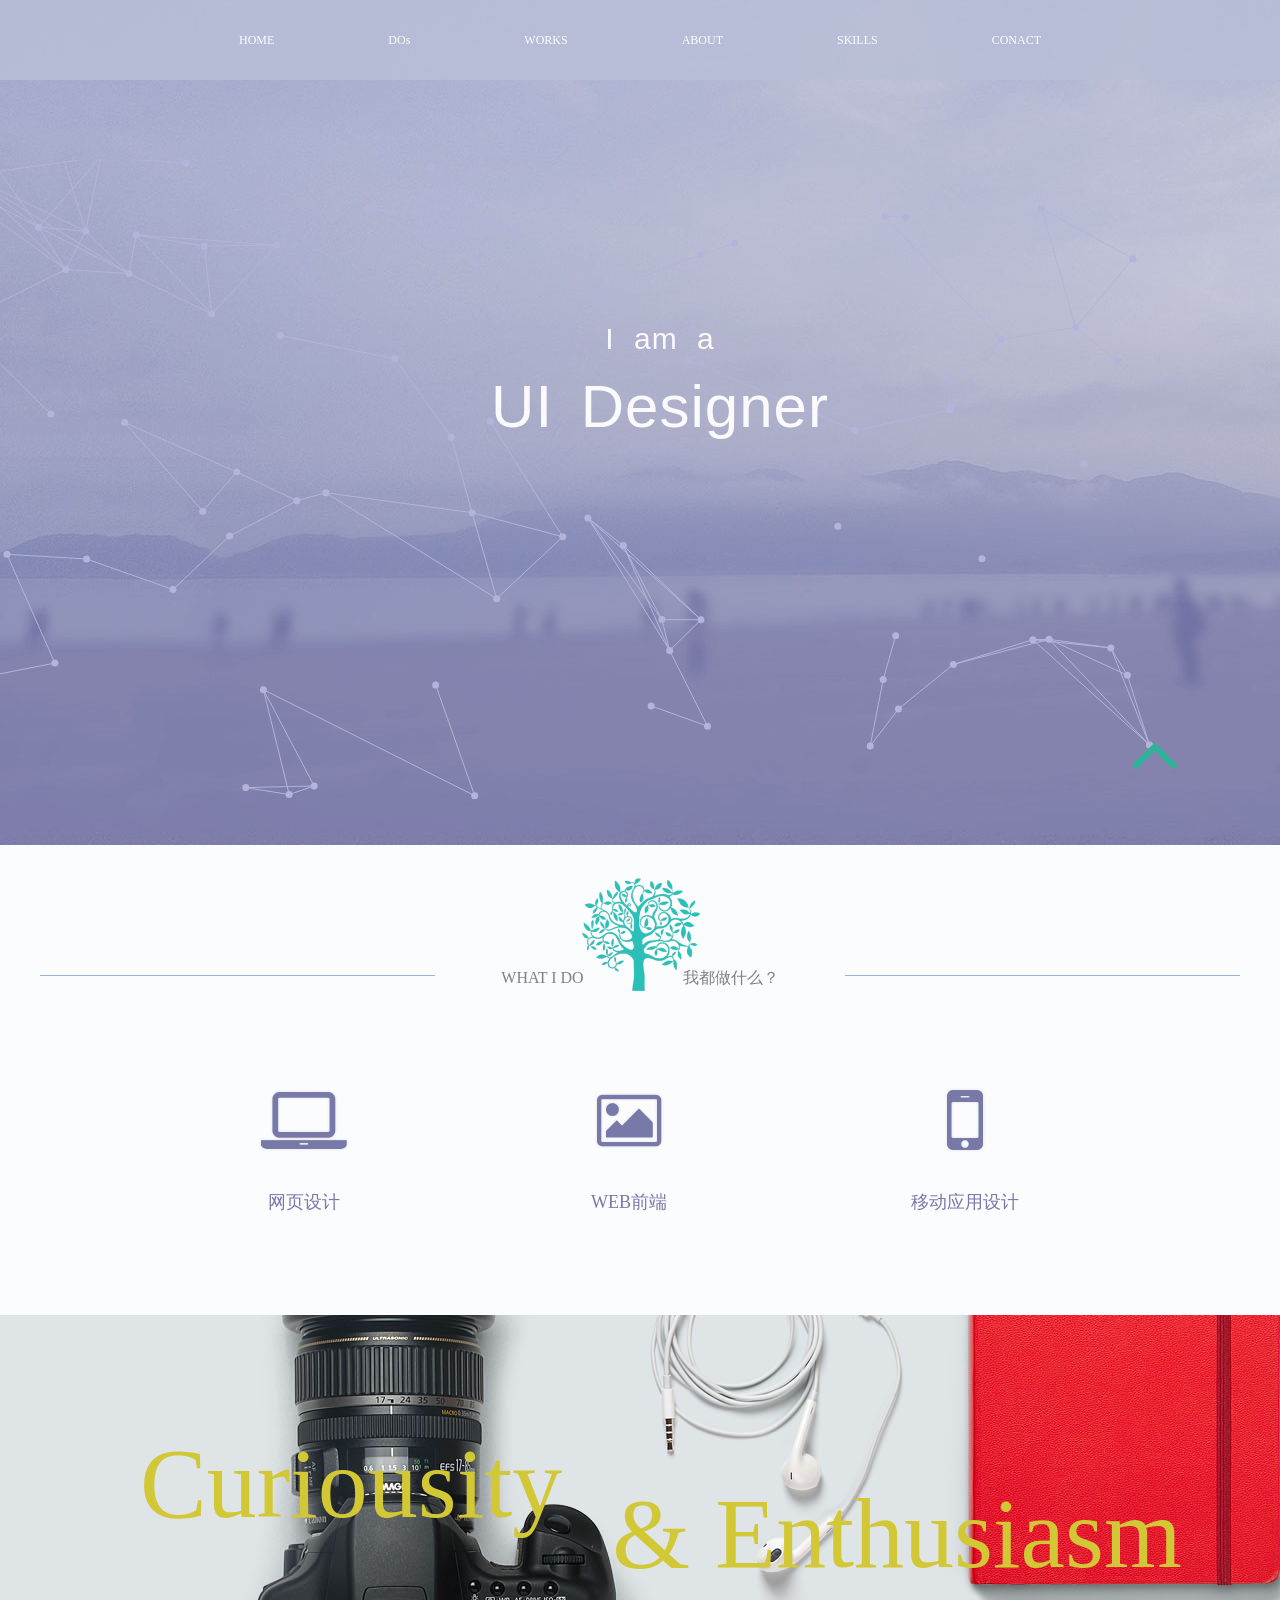
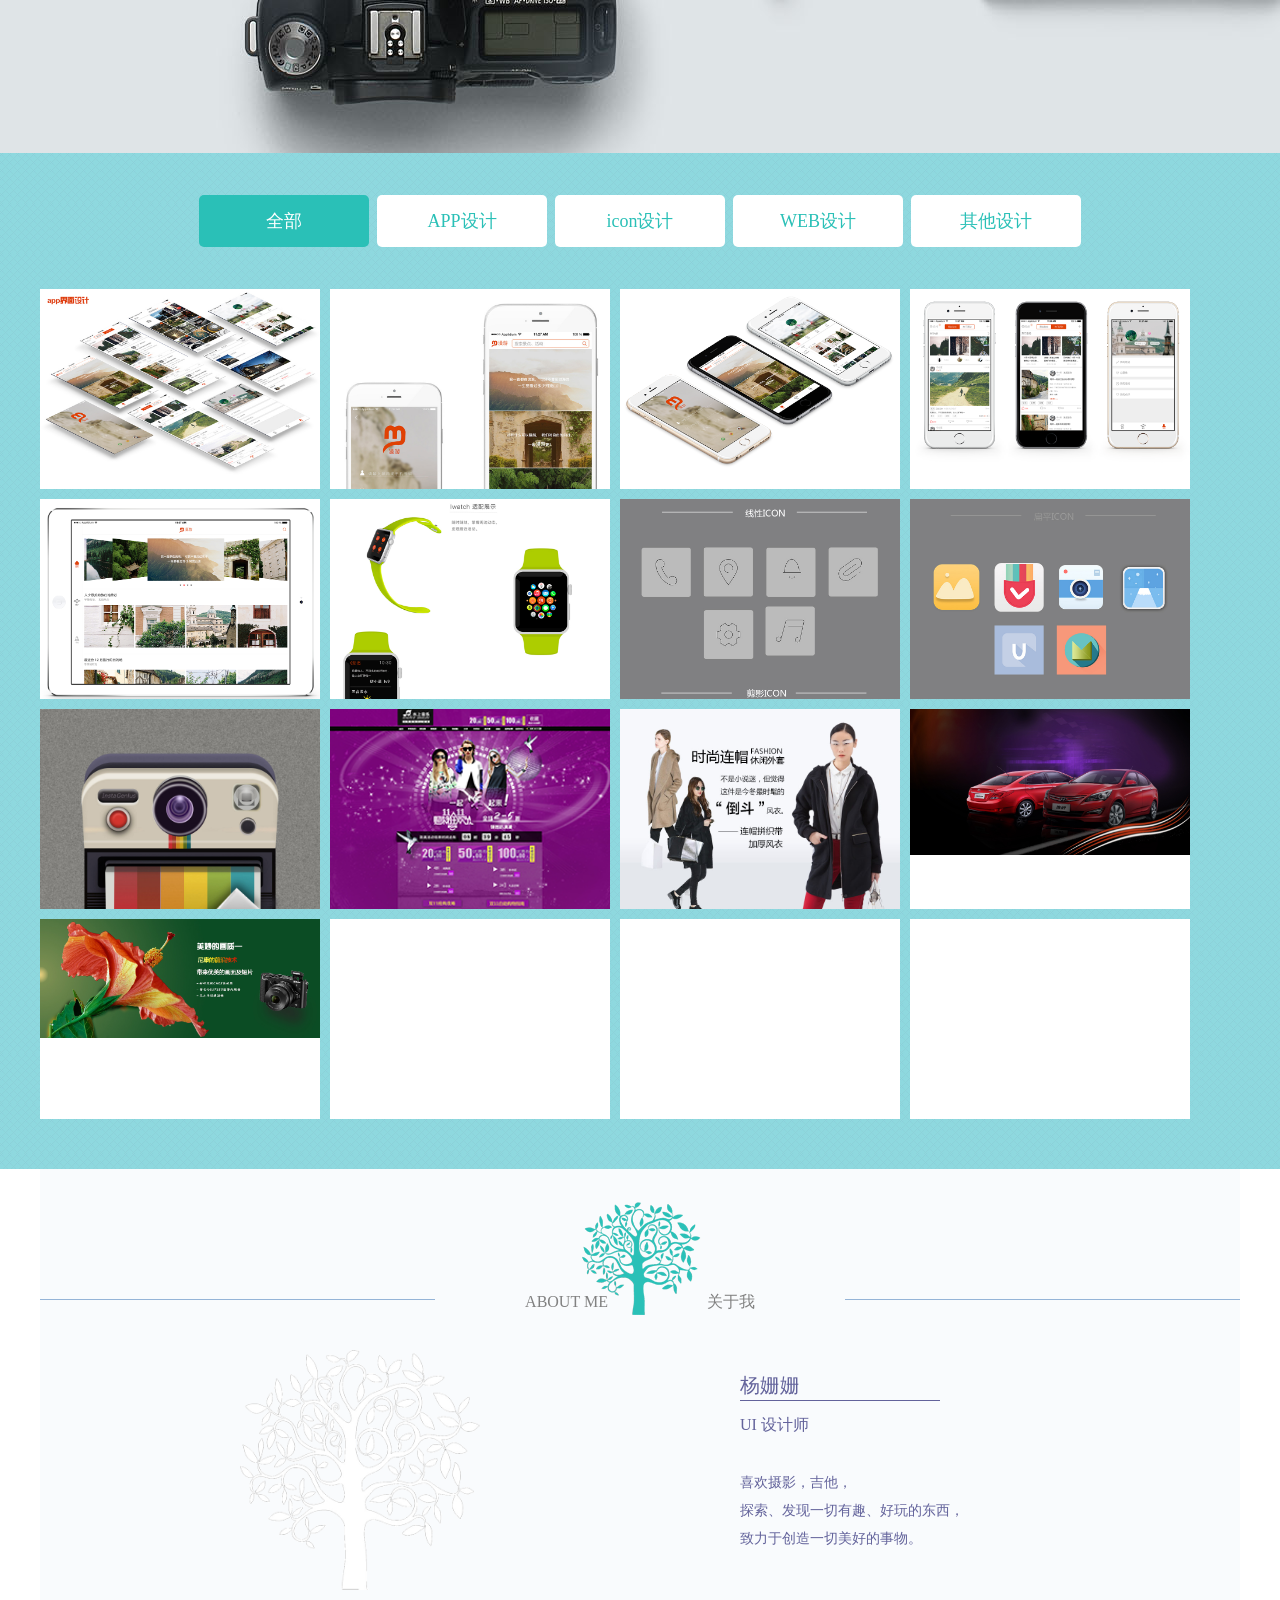
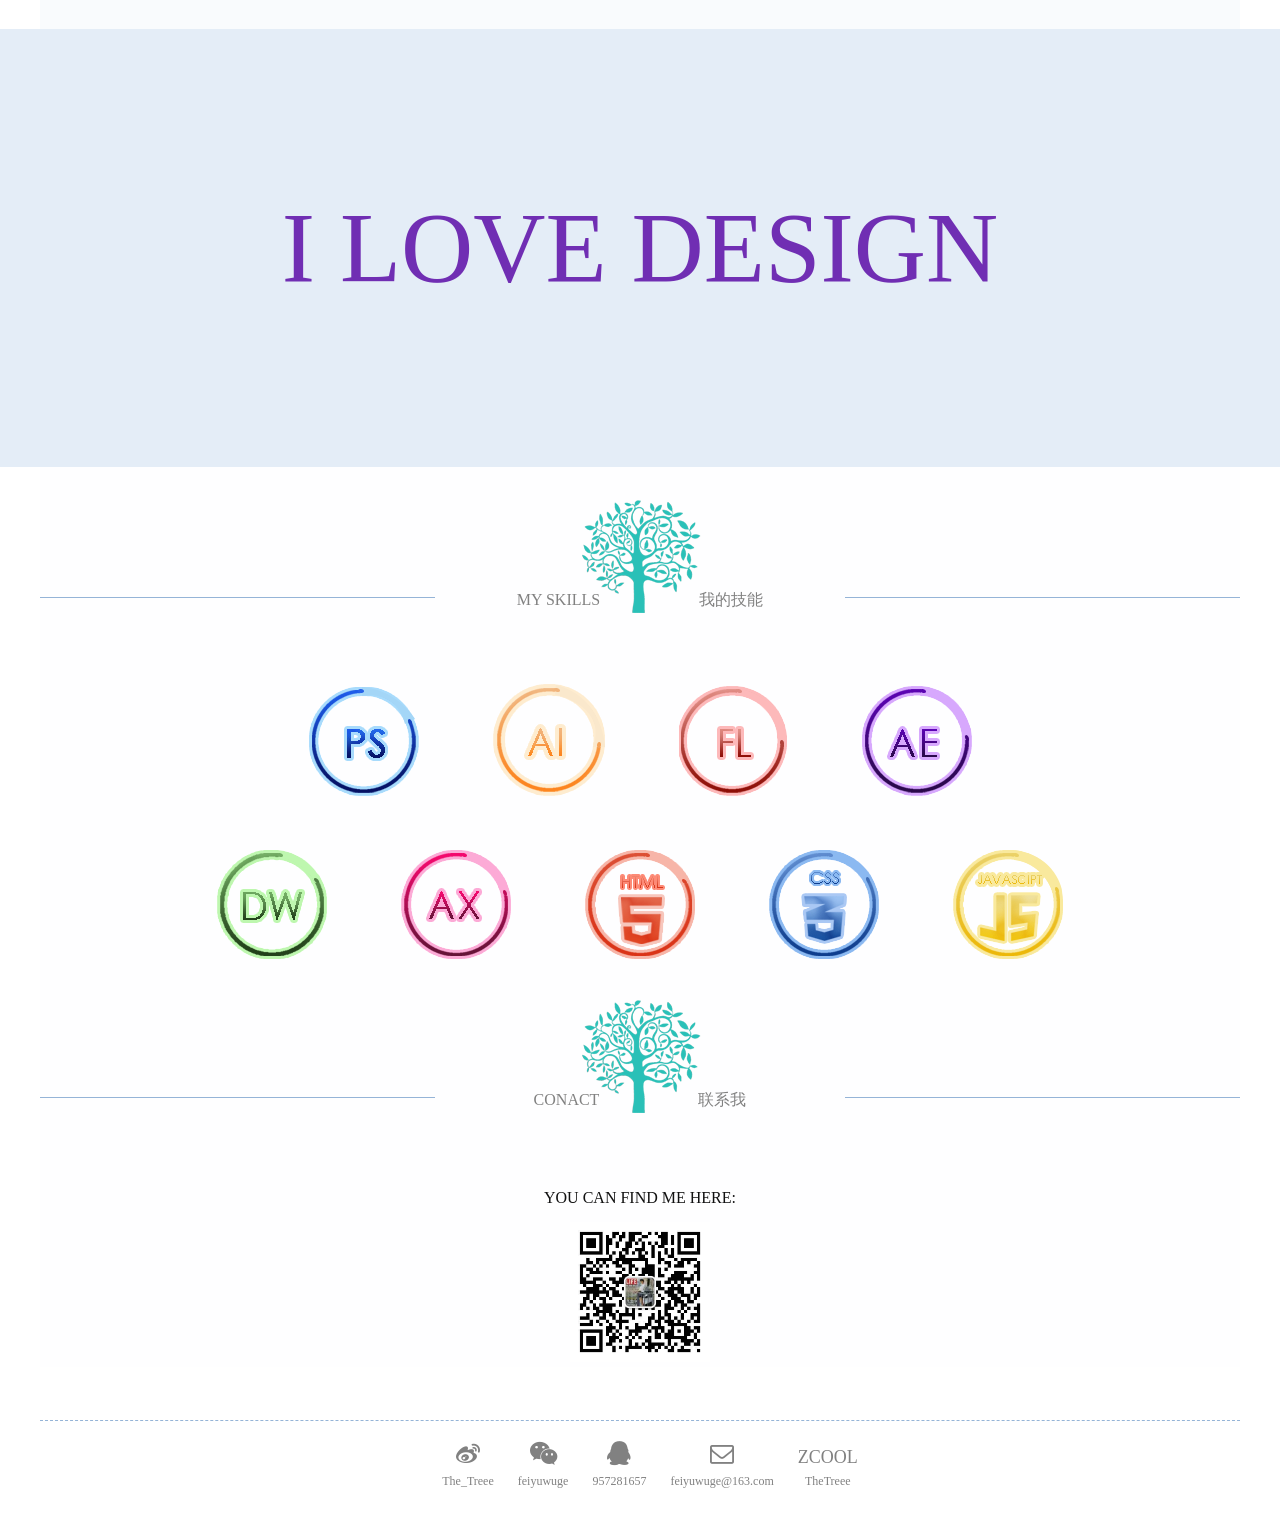
==== commit 53bf3e2d: "change qita" ====
--- a/index.html
+++ b/index.html
@@ -144,11 +144,11 @@
             <div class="container inner">
             
     <ul class="product_filter">
-      <li><a class="btn btn-primary active" href="#" data-filter=".app .icon .web .pm">全部</a></li>
+      <li><a class="btn btn-primary active" href="#" data-filter="*">全部</a></li>
       <li><a class="btn btn-primary" href="#" data-filter=".app">APP设计</a></li>
       <li><a class="btn btn-primary" href="#" data-filter=".icon">icon设计</a></li>
       <li><a class="btn btn-primary" href="#" data-filter=".web">WEB设计</a></li>
-      <li><a class="btn btn-primary " href="#" data-filter=".pm">平面设计</a></li>
+      <li><a class="btn btn-primary " href="#" data-filter=".pm">其他设计</a></li>
     </ul>
     <ul class="portfolio-items col-4 isotope" >
      
@@ -225,6 +225,22 @@
       <li class="portfolio-item pm isotope-item isotope-hidden" >
         <div class="item-inner">
           <div class="portfolio-image"> <a class="fancybox" href='images/web/nikang.jpg' data-fancybox-group="gallery" title=""><img src='images/web/nikang.jpg' alt="" /></a> </div>
+        </div>
+      </li>
+      <!--动画-->
+      <li class="portfolio-item pm isotope-item isotope-hidden" >
+        <div class="item-inner">
+          <div class="portfolio-image"> <a class="fancybox" href='images/pm/弹性动画.gif' data-fancybox-group="gallery" title=""><img src='images/pm/弹性动画.gif' alt="" /></a> </div>
+        </div>
+      </li>
+      <li class="portfolio-item pm isotope-item isotope-hidden" >
+        <div class="item-inner">
+          <div class="portfolio-image"> <a class="fancybox" href='images/pm/动画.gif' data-fancybox-group="gallery" title=""><img src='images/pm/动画.gif' alt="" /></a> </div>
+        </div>
+      </li>
+      <li class="portfolio-item pm isotope-item isotope-hidden" >
+        <div class="item-inner">
+          <div class="portfolio-image"> <a class="fancybox" href='images/pm/未贴屏.gif' data-fancybox-group="gallery" title=""><img src='images/pm/未贴屏.gif' alt="" /></a> </div>
         </div>
       </li>
 
